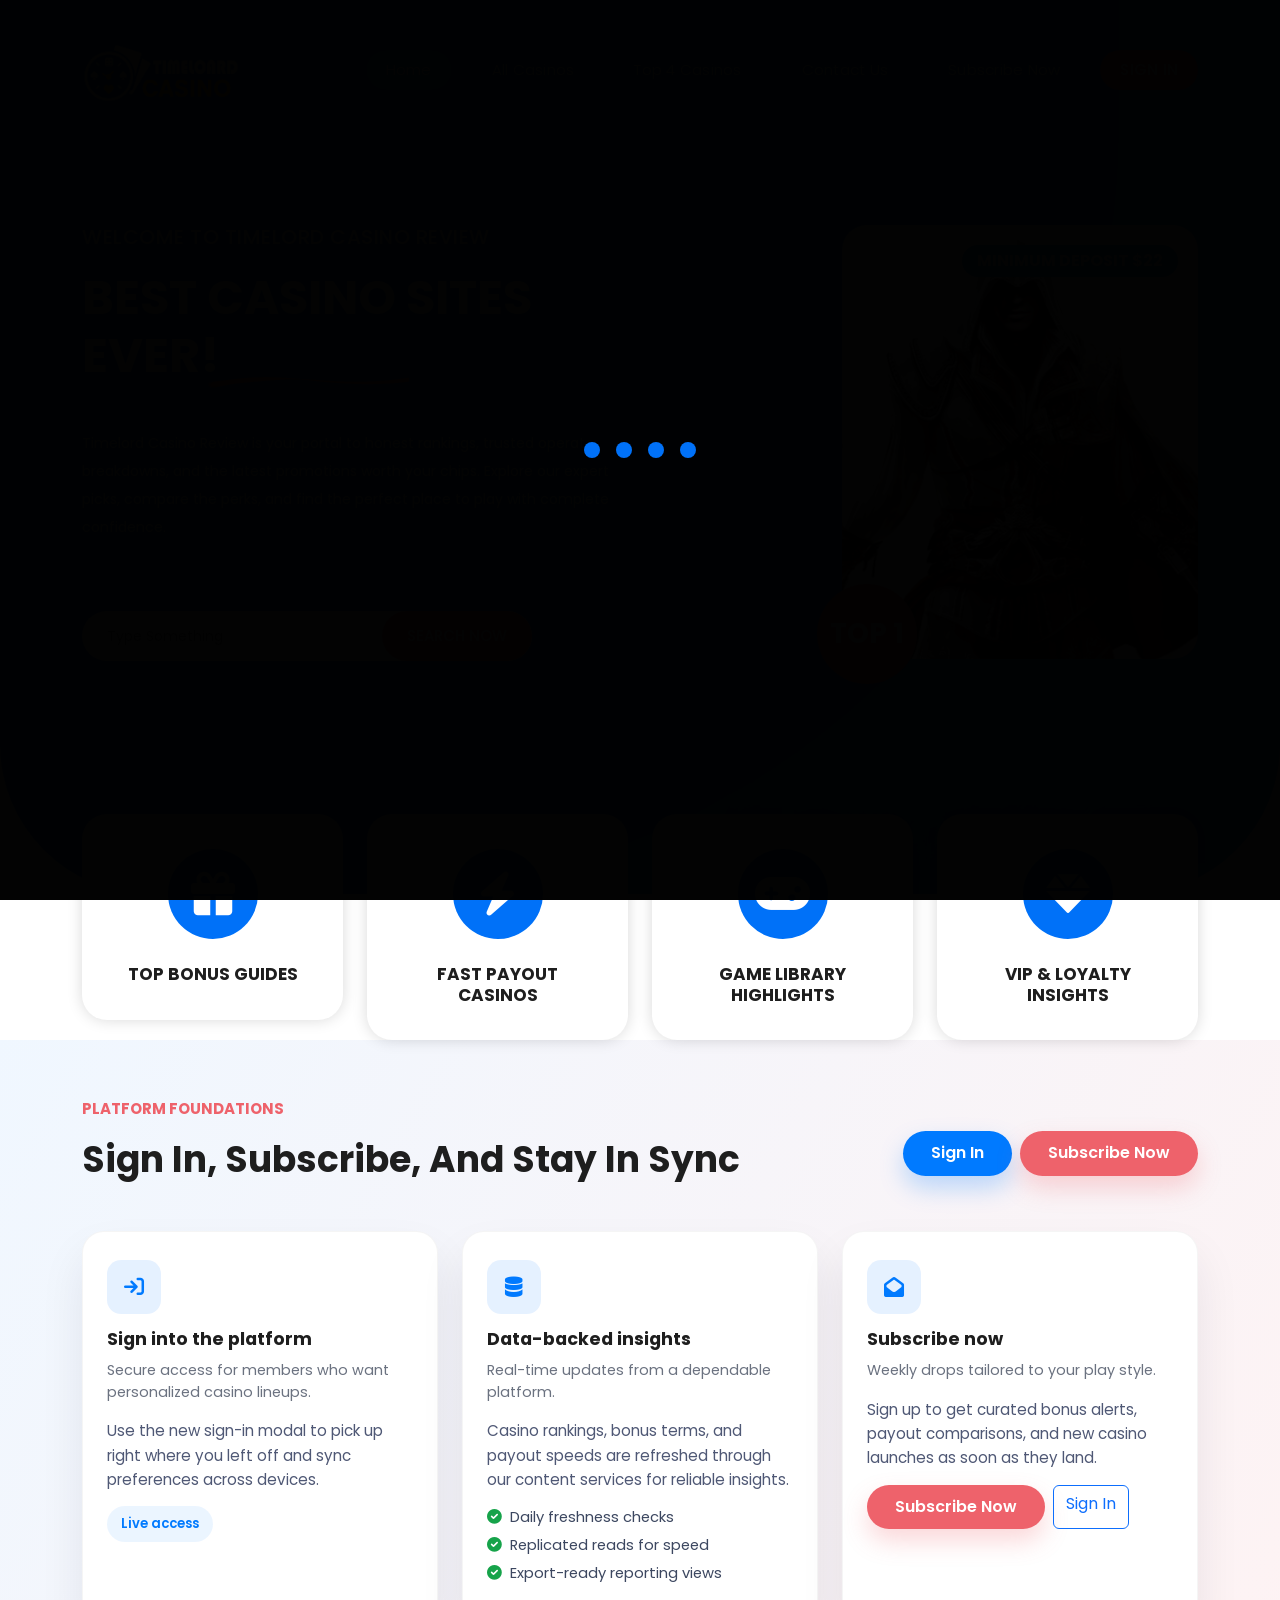
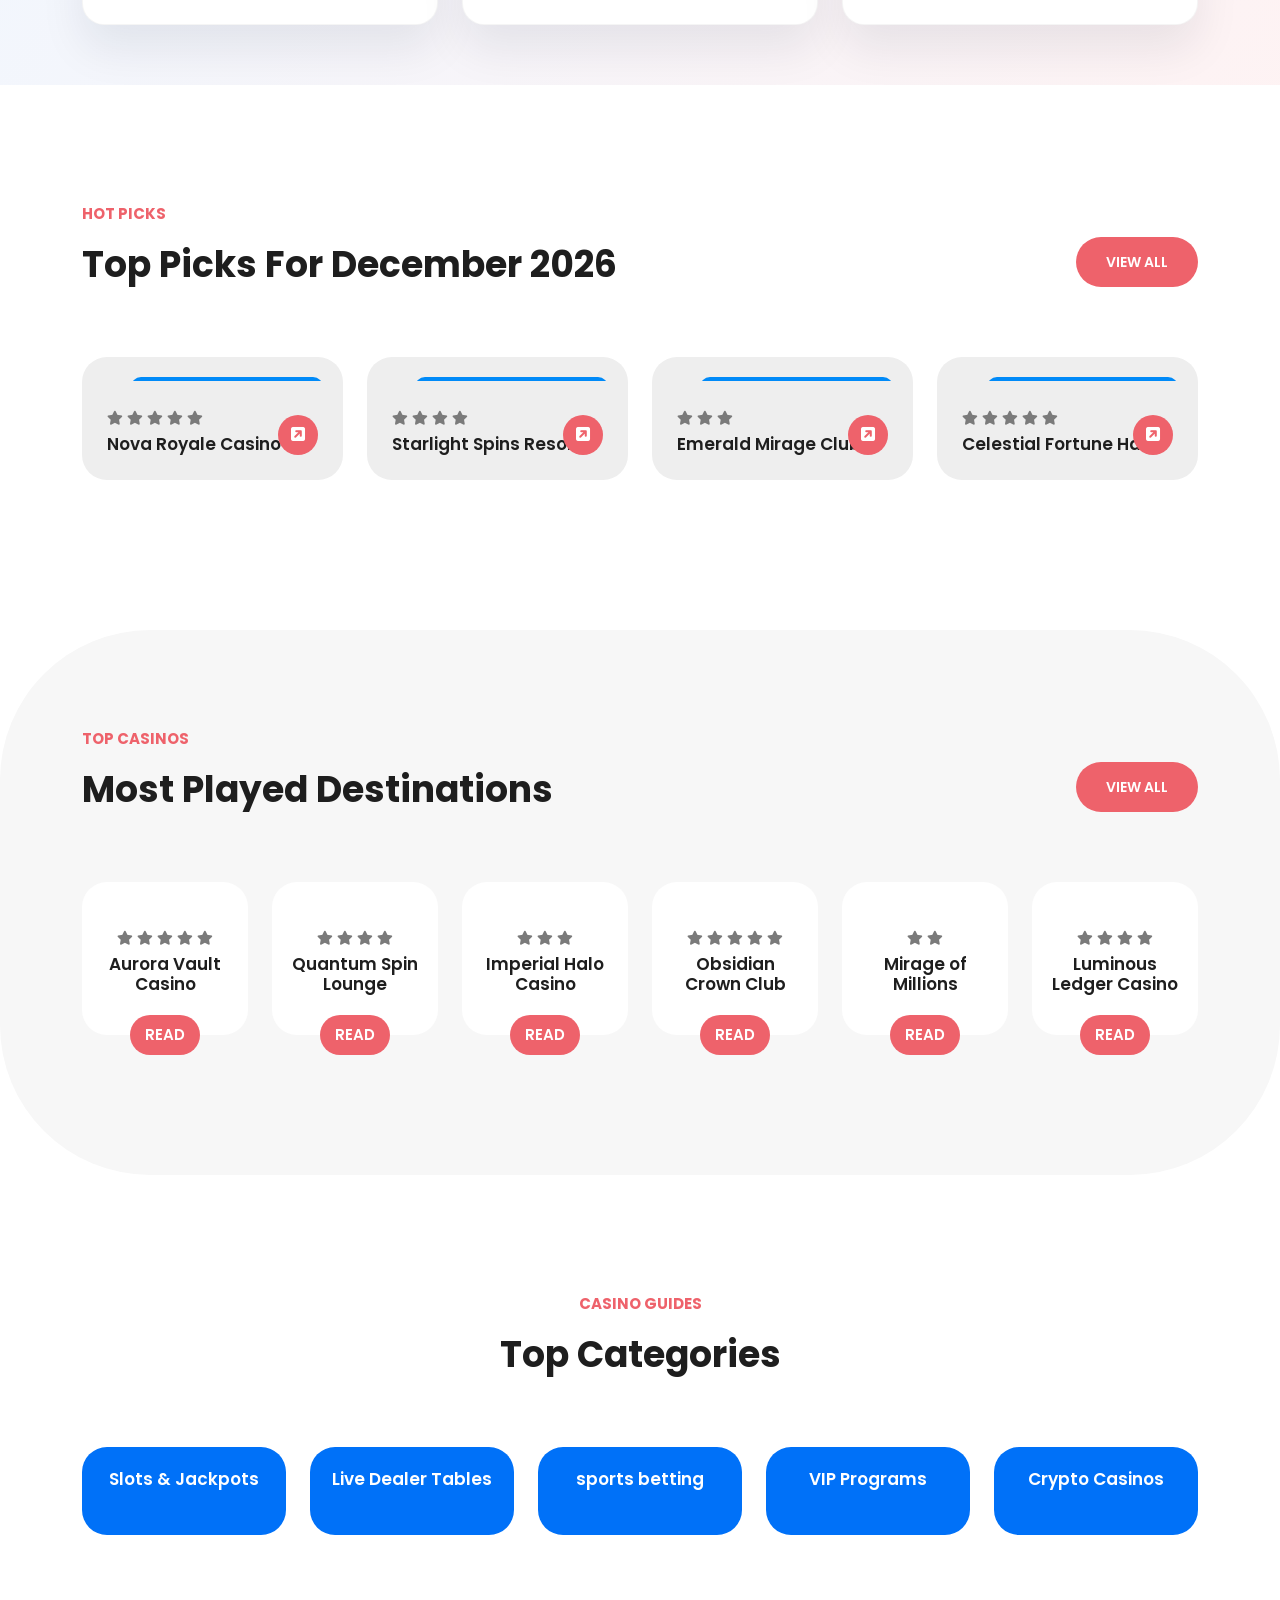
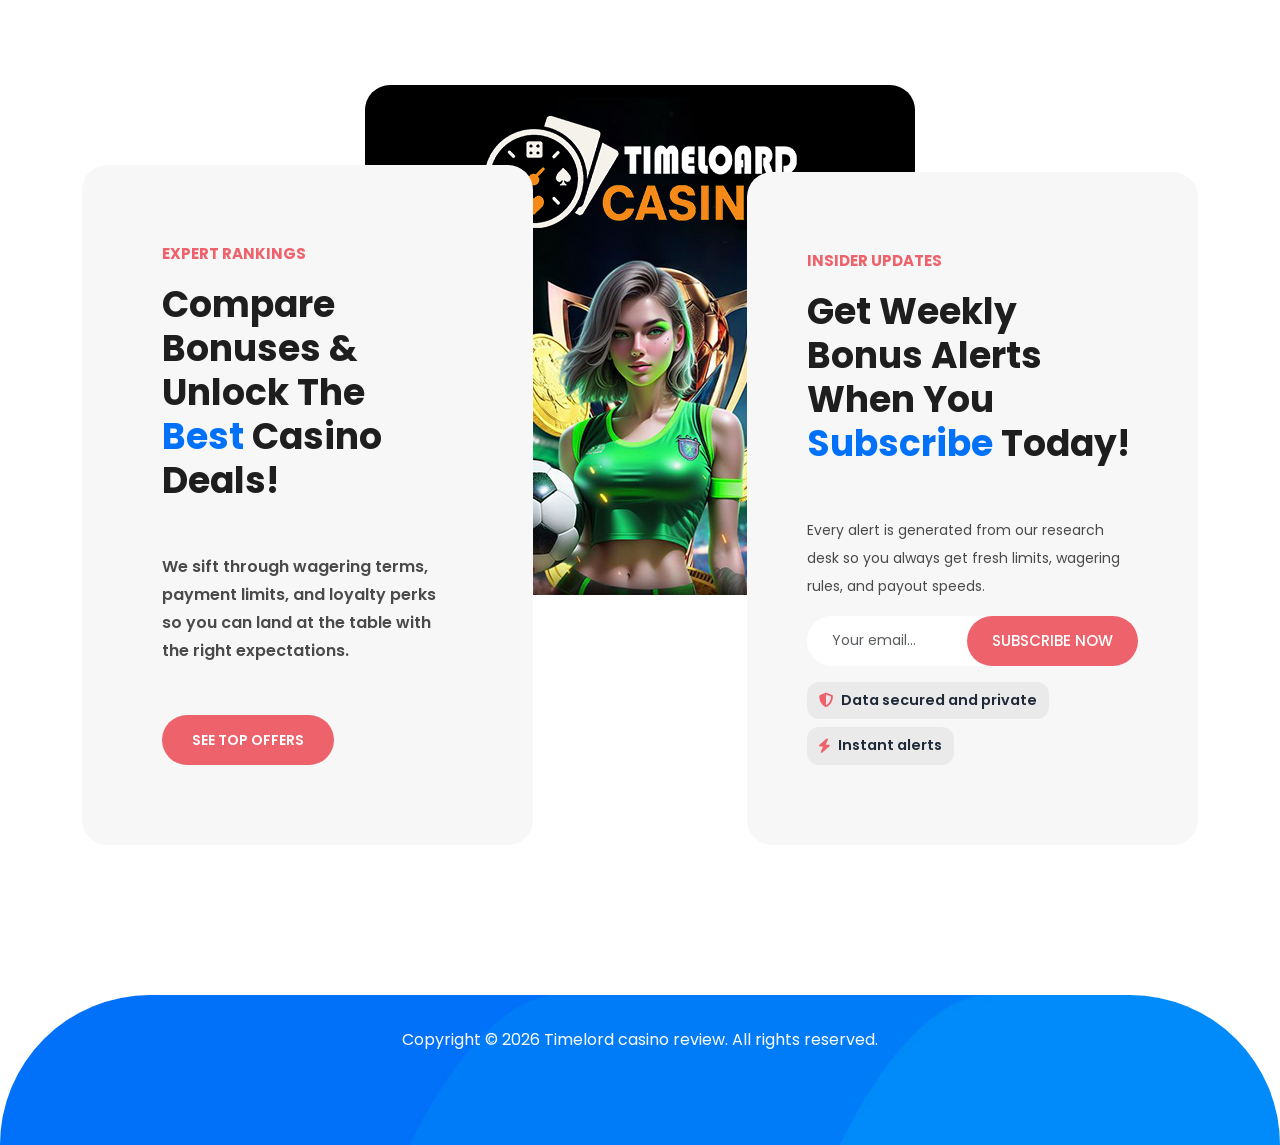
==== index.html @ dd4799a0 "Fix home search bar to filter casino cards live" ====
<!DOCTYPE html>
<html lang="en">

  <head>

    <meta charset="utf-8">
    <meta name="viewport" content="width=device-width, initial-scale=1, shrink-to-fit=no">
    <link href="https://fonts.googleapis.com/css2?family=Poppins:wght@100;200;300;400;500;600;700;800;900&display=swap" rel="stylesheet">

    <title>Lugx Gaming All Casinos HTML5 Template</title>

    <!-- Bootstrap core CSS -->
    <link href="vendor/bootstrap/css/bootstrap.min.css" rel="stylesheet">


    <!-- Additional CSS Files -->
    <link rel="stylesheet" href="assets/css/fontawesome.css">
    <link rel="stylesheet" href="assets/css/templatemo-lugx-gaming.css">
    <link rel="stylesheet" href="assets/css/owl.css">
    <link rel="stylesheet" href="assets/css/animate.css">
    <link rel="stylesheet"href="https://unpkg.com/swiper@7/swiper-bundle.min.css"/>
<!--

TemplateMo 589 lugx gaming

https://templatemo.com/tm-589-lugx-gaming

-->
  </head>

<body>

  <!-- ***** Preloader Start ***** -->
  <div id="js-preloader" class="js-preloader">
    <div class="preloader-inner">
      <span class="dot"></span>
      <div class="dots">
        <span></span>
        <span></span>
        <span></span>
      </div>
    </div>
  </div>
  <!-- ***** Preloader End ***** -->

  <!-- ***** Header Area Start ***** -->
  <header class="header-area header-sticky">
    <div class="container">
        <div class="row">
            <div class="col-12">
                <nav class="main-nav">
                    <!-- ***** Logo Start ***** -->
                    <a href="index.html" class="logo">
                        <img src="assets/images/logo.png" alt="" style="width: 158px;">
                    </a>
                    <!-- ***** Logo End ***** -->
                    <!-- ***** Menu Start ***** -->
                    <ul class="nav">
                      <li><a href="index.html" class="active">Home</a></li>
                      <li><a href="all-casinos.html">all casinos</a></li>
                      <li><a href="product-details.html">top 4 casinos</a></li>
                      <li><a href="contact.html">Contact Us</a></li>
                      <li><a href="#subscribe-now" data-open-subscribe>Subscribe Now</a></li>
                      <li><a href="#" data-bs-toggle="modal" data-bs-target="#signInModal">Sign In</a></li>
                  </ul>
                    <a class='menu-trigger'>
                        <span>Menu</span>
                    </a>
                    <!-- ***** Menu End ***** -->
                </nav>
            </div>
        </div>
    </div>
  </header>
  <!-- ***** Header Area End ***** -->

  <div class="main-banner">
    <div class="container">
      <div class="row">
        <div class="col-lg-6 align-self-center">
          <div class="caption header-text">
            <h6>Welcome to timelord casino review</h6>
            <h2>BEST CASINO SITES EVER!</h2>
            <p>Timelord Casino Review is your portal to honest rankings, trusted operator breakdowns, and the latest promotions worth your chips. Explore our expert picks, compare the perks, and find the perfect place to play with complete confidence.</p>
            <div class="search-input">
              <form id="search" action="#" data-casino-search-form>
                <input type="text" placeholder="Type Something" id='searchText' name="searchKeyword" data-casino-search />
                <button type="submit">Search Now</button>
              </form>
              <p class="small text-muted mt-2 mb-0" data-search-status aria-live="polite"></p>
            </div>
          </div>
        </div>
        <div class="col-lg-4 offset-lg-2">
          <div class="right-image">
            <img src="assets/images/banner-image.jpg" alt="">
            <span class="price">minimum deposit $22</span>
            <span class="offer">TOP 1</span>
          </div>
        </div>
      </div>
    </div>
  </div>

  <div class="features">
    <div class="container">
      <div class="row">
        <div class="col-lg-3 col-md-6">
          <a href="#">
            <div class="item">
              <div class="image">
                <i class="fa fa-gift" aria-hidden="true" style="font-size: 44px;"></i>
              </div>
              <h4>Top Bonus Guides</h4>
            </div>
          </a>
        </div>
        <div class="col-lg-3 col-md-6">
          <a href="#">
            <div class="item">
              <div class="image">
                <i class="fa fa-bolt" aria-hidden="true" style="font-size: 44px;"></i>
              </div>
              <h4>Fast Payout Casinos</h4>
            </div>
          </a>
        </div>
        <div class="col-lg-3 col-md-6">
          <a href="#">
            <div class="item">
              <div class="image">
                <i class="fa fa-gamepad" aria-hidden="true" style="font-size: 44px;"></i>
              </div>
              <h4>Game Library Highlights</h4>
            </div>
          </a>
        </div>
        <div class="col-lg-3 col-md-6">
          <a href="#">
            <div class="item">
              <div class="image">
                <i class="fa fa-gem" aria-hidden="true" style="font-size: 44px;"></i>
              </div>
              <h4>VIP & Loyalty Insights</h4>
            </div>
          </a>
        </div>
      </div>
    </div>
  </div>

  <div class="platform-showcase" id="platform-access">
    <div class="container">
      <div class="row align-items-center mb-4">
        <div class="col-lg-8">
          <div class="section-heading">
            <h6>Platform Foundations</h6>
            <h2>Sign in, subscribe, and stay in sync</h2>
          </div>
        </div>
        <div class="col-lg-4 text-lg-end">
          <div class="d-flex justify-content-lg-end gap-2 flex-wrap">
            <a class="btn btn-brand" data-bs-toggle="modal" data-bs-target="#signInModal" href="#">Sign In</a>
            <a class="btn btn-accent" href="#subscribe-now" data-open-subscribe>Subscribe Now</a>
          </div>
        </div>
      </div>
      <div class="row g-4">
        <div class="col-lg-4 col-md-6">
          <div class="platform-card h-100">
            <div class="icon">
              <i class="fa fa-sign-in" aria-hidden="true"></i>
            </div>
            <h4>Sign into the platform</h4>
            <span class="tagline">Secure access for members who want personalized casino lineups.</span>
            <p>Use the new sign-in modal to pick up right where you left off and sync preferences across devices.</p>
            <span class="badge-soft">Live access</span>
          </div>
        </div>
        <div class="col-lg-4 col-md-6">
          <div class="platform-card h-100">
            <div class="icon">
              <i class="fa fa-database" aria-hidden="true"></i>
            </div>
            <h4>Data-backed insights</h4>
            <span class="tagline">Real-time updates from a dependable platform.</span>
            <p>Casino rankings, bonus terms, and payout speeds are refreshed through our content services for reliable insights.</p>
            <ul class="platform-meta">
              <li><i class="fa fa-check-circle" aria-hidden="true"></i><span>Daily freshness checks</span></li>
              <li><i class="fa fa-check-circle" aria-hidden="true"></i><span>Replicated reads for speed</span></li>
              <li><i class="fa fa-check-circle" aria-hidden="true"></i><span>Export-ready reporting views</span></li>
            </ul>
          </div>
        </div>
        <div class="col-lg-4 col-md-6">
          <div class="platform-card h-100">
            <div class="icon">
              <i class="fa fa-envelope-open" aria-hidden="true"></i>
            </div>
            <h4>Subscribe now</h4>
            <span class="tagline">Weekly drops tailored to your play style.</span>
            <p>Sign up to get curated bonus alerts, payout comparisons, and new casino launches as soon as they land.</p>
            <div class="d-flex flex-wrap gap-2">
              <a class="btn btn-accent" href="#subscribe-now" data-open-subscribe>Subscribe Now</a>
              <a class="btn btn-outline-primary" href="#" data-bs-toggle="modal" data-bs-target="#signInModal">Sign In</a>
            </div>
          </div>
        </div>
      </div>
    </div>
  </div>

  <div class="section trending">
    <div class="container">
      <div class="row">
        <div class="col-lg-6">
          <div class="section-heading">
            <h6>Hot Picks</h6>
            <h2 data-top-picks-heading>Top Picks</h2>
          </div>
        </div>
        <div class="col-lg-6">
          <div class="main-button">
            <a href="all-casinos.html">View All</a>
          </div>
        </div>
        <div class="col-lg-3 col-md-6">
          <div class="item">
            <div class="thumb">
              <a href="product-details.html"><img src="assets/images/trending-01.jpg" alt=""></a>
              <span class="price">minimum deposit $20</span>
            </div>
            <div class="down-content">
              <span class="category" aria-label="Rating: 5 out of 5 stars">
                <i class="fa fa-star" aria-hidden="true"></i>
                <i class="fa fa-star" aria-hidden="true"></i>
                <i class="fa fa-star" aria-hidden="true"></i>
                <i class="fa fa-star" aria-hidden="true"></i>
                <i class="fa fa-star" aria-hidden="true"></i>
              </span>
              <h4>Nova Royale Casino</h4>
              <a href="product-details.html"><i class="fa fa-external-link-square"></i></a>
            </div>
          </div>
        </div>
        <div class="col-lg-3 col-md-6">
          <div class="item">
            <div class="thumb">
              <a href="product-details.html"><img src="assets/images/trending-02.jpg" alt=""></a>
              <span class="price">minimum deposit $44</span>
            </div>
            <div class="down-content">
              <span class="category" aria-label="Rating: 4 out of 5 stars">
                <i class="fa fa-star" aria-hidden="true"></i>
                <i class="fa fa-star" aria-hidden="true"></i>
                <i class="fa fa-star" aria-hidden="true"></i>
                <i class="fa fa-star" aria-hidden="true"></i>
              </span>
              <h4>Starlight Spins Resort</h4>
              <a href="product-details.html"><i class="fa fa-external-link-square"></i></a>
            </div>
          </div>
        </div>
        <div class="col-lg-3 col-md-6">
          <div class="item">
            <div class="thumb">
              <a href="product-details.html"><img src="assets/images/trending-03.jpg" alt=""></a>
              <span class="price">minimum deposit $44</span>
            </div>
            <div class="down-content">
              <span class="category" aria-label="Rating: 3 out of 5 stars">
                <i class="fa fa-star" aria-hidden="true"></i>
                <i class="fa fa-star" aria-hidden="true"></i>
                <i class="fa fa-star" aria-hidden="true"></i>
              </span>
              <h4>Emerald Mirage Club</h4>
              <a href="product-details.html"><i class="fa fa-external-link-square"></i></a>
            </div>
          </div>
        </div>
        <div class="col-lg-3 col-md-6">
          <div class="item">
            <div class="thumb">
              <a href="product-details.html"><img src="assets/images/trending-04.jpg" alt=""></a>
              <span class="price">minimum deposit $32</span>
            </div>
            <div class="down-content">
              <span class="category" aria-label="Rating: 5 out of 5 stars">
                <i class="fa fa-star" aria-hidden="true"></i>
                <i class="fa fa-star" aria-hidden="true"></i>
                <i class="fa fa-star" aria-hidden="true"></i>
                <i class="fa fa-star" aria-hidden="true"></i>
                <i class="fa fa-star" aria-hidden="true"></i>
              </span>
              <h4>Celestial Fortune Hall</h4>
              <a href="product-details.html"><i class="fa fa-external-link-square"></i></a>
            </div>
          </div>
        </div>
      </div>
    </div>
  </div>

  <div class="section most-played">
    <div class="container">
      <div class="row">
        <div class="col-lg-6">
          <div class="section-heading">
            <h6>Top Casinos</h6>
            <h2>Most Played Destinations</h2>
          </div>
        </div>
        <div class="col-lg-6">
          <div class="main-button">
            <a href="all-casinos.html">View All</a>
          </div>
        </div>
        <div class="col-lg-2 col-md-6 col-sm-6">
          <div class="item">
            <div class="thumb">
              <a href="product-details.html"><img src="assets/images/top-game-01.jpg" alt=""></a>
            </div>
            <div class="down-content">
                <span class="category" aria-label="Rating: 5 out of 5 stars">
                  <i class="fa fa-star" aria-hidden="true"></i>
                  <i class="fa fa-star" aria-hidden="true"></i>
                  <i class="fa fa-star" aria-hidden="true"></i>
                  <i class="fa fa-star" aria-hidden="true"></i>
                  <i class="fa fa-star" aria-hidden="true"></i>
                </span>
                <h4>Aurora Vault Casino</h4>
                <a href="product-details.html">Read</a>
            </div>
          </div>
        </div>
        <div class="col-lg-2 col-md-6 col-sm-6">
          <div class="item">
            <div class="thumb">
              <a href="product-details.html"><img src="assets/images/top-game-02.jpg" alt=""></a>
            </div>
            <div class="down-content">
                <span class="category" aria-label="Rating: 4 out of 5 stars">
                  <i class="fa fa-star" aria-hidden="true"></i>
                  <i class="fa fa-star" aria-hidden="true"></i>
                  <i class="fa fa-star" aria-hidden="true"></i>
                  <i class="fa fa-star" aria-hidden="true"></i>
                </span>
                <h4>Quantum Spin Lounge</h4>
                <a href="product-details.html">Read</a>
            </div>
          </div>
        </div>
        <div class="col-lg-2 col-md-6 col-sm-6">
          <div class="item">
            <div class="thumb">
              <a href="product-details.html"><img src="assets/images/top-game-03.jpg" alt=""></a>
            </div>
            <div class="down-content">
                <span class="category" aria-label="Rating: 3 out of 5 stars">
                  <i class="fa fa-star" aria-hidden="true"></i>
                  <i class="fa fa-star" aria-hidden="true"></i>
                  <i class="fa fa-star" aria-hidden="true"></i>
                </span>
                <h4>Imperial Halo Casino</h4>
                <a href="product-details.html">Read</a>
            </div>
          </div>
        </div>
        <div class="col-lg-2 col-md-6 col-sm-6">
          <div class="item">
            <div class="thumb">
              <a href="product-details.html"><img src="assets/images/top-game-04.jpg" alt=""></a>
            </div>
            <div class="down-content">
                <span class="category" aria-label="Rating: 5 out of 5 stars">
                  <i class="fa fa-star" aria-hidden="true"></i>
                  <i class="fa fa-star" aria-hidden="true"></i>
                  <i class="fa fa-star" aria-hidden="true"></i>
                  <i class="fa fa-star" aria-hidden="true"></i>
                  <i class="fa fa-star" aria-hidden="true"></i>
                </span>
                <h4>Obsidian Crown Club</h4>
                <a href="product-details.html">Read</a>
            </div>
          </div>
        </div>
        <div class="col-lg-2 col-md-6 col-sm-6">
          <div class="item">
            <div class="thumb">
              <a href="product-details.html"><img src="assets/images/top-game-05.jpg" alt=""></a>
            </div>
            <div class="down-content">
                <span class="category" aria-label="Rating: 2 out of 5 stars">
                  <i class="fa fa-star" aria-hidden="true"></i>
                  <i class="fa fa-star" aria-hidden="true"></i>
                </span>
                <h4>Mirage of Millions</h4>
                <a href="product-details.html">Read</a>
            </div>
          </div>
        </div>
        <div class="col-lg-2 col-md-6 col-sm-6">
          <div class="item">
            <div class="thumb">
              <a href="product-details.html"><img src="assets/images/top-game-06.jpg" alt=""></a>
            </div>
            <div class="down-content">
                <span class="category" aria-label="Rating: 4 out of 5 stars">
                  <i class="fa fa-star" aria-hidden="true"></i>
                  <i class="fa fa-star" aria-hidden="true"></i>
                  <i class="fa fa-star" aria-hidden="true"></i>
                  <i class="fa fa-star" aria-hidden="true"></i>
                </span>
                <h4>Luminous Ledger Casino</h4>
                <a href="product-details.html">Read</a>
            </div>
          </div>
        </div>
      </div>
    </div>
  </div>

  <div class="section categories">
    <div class="container">
      <div class="row">
        <div class="col-lg-12 text-center">
          <div class="section-heading">
            <h6>Casino Guides</h6>
            <h2>Top Categories</h2>
          </div>
        </div>
        <div class="col-lg col-sm-6 col-xs-12">
          <div class="item">
            <h4>Slots & Jackpots</h4>
            <div class="thumb">
              <a href="product-details.html"><img src="assets/images/categories-01.jpg" alt=""></a>
            </div>
          </div>
        </div>
        <div class="col-lg col-sm-6 col-xs-12">
          <div class="item">
            <h4>Live Dealer Tables</h4>
            <div class="thumb">
              <a href="product-details.html"><img src="assets/images/categories-05.jpg" alt=""></a>
            </div>
          </div>
        </div>
        <div class="col-lg col-sm-6 col-xs-12">
          <div class="item">
            <h4>sports betting</h4>
            <div class="thumb">
              <a href="product-details.html"><img src="assets/images/categories-03.jpg" alt=""></a>
            </div>
          </div>
        </div>
        <div class="col-lg col-sm-6 col-xs-12">
          <div class="item">
            <h4>VIP Programs</h4>
            <div class="thumb">
              <a href="product-details.html"><img src="assets/images/categories-04.jpg" alt=""></a>
            </div>
          </div>
        </div>
        <div class="col-lg col-sm-6 col-xs-12">
          <div class="item">
            <h4>Crypto Casinos</h4>
            <div class="thumb">
              <a href="product-details.html"><img src="assets/images/categories-05.jpg" alt=""></a>
            </div>
          </div>
        </div>
      </div>
    </div>
  </div>
  
  <div class="section cta" id="subscribe-now">
    <div class="container">
      <div class="row">
        <div class="col-lg-5">
          <div class="shop">
            <div class="row">
              <div class="col-lg-12">
                <div class="section-heading">
                  <h6>Expert Rankings</h6>
                  <h2>Compare Bonuses & Unlock the <em>Best</em> Casino Deals!</h2>
                </div>
                <p>We sift through wagering terms, payment limits, and loyalty perks so you can land at the table with the right expectations.</p>
                <div class="main-button">
                  <a href="all-casinos.html">See Top Offers</a>
                </div>
              </div>
            </div>
          </div>
        </div>
        <div class="col-lg-5 offset-lg-2 align-self-end">
          <div class="subscribe">
            <div class="row">
              <div class="col-lg-12">
                <div class="section-heading">
                  <h6>INSIDER UPDATES</h6>
                  <h2>Get Weekly Bonus Alerts When You <em>Subscribe</em> Today!</h2>
                </div>
                <p class="mb-3">Every alert is generated from our research desk so you always get fresh limits, wagering rules, and payout speeds.</p>
                <div class="search-input">
                  <form id="subscribe" data-subscribe-form action="#">
                    <input type="email" class="form-control" id="exampleInputEmail1" aria-describedby="emailHelp" placeholder="Your email..." required>
                    <button type="submit">Subscribe Now</button>
                  </form>
                  <p class="small text-muted mt-2 mb-0" data-subscribe-status aria-live="polite"></p>
                </div>
                <div class="mt-3 d-flex flex-wrap gap-2">
                  <span class="badge-soft"><i class="fa fa-shield" aria-hidden="true"></i>Data secured and private</span>
                  <span class="badge-soft"><i class="fa fa-bolt" aria-hidden="true"></i>Instant alerts</span>
                </div>
              </div>
            </div>
          </div>
        </div>
      </div>
    </div>
  </div>

  <footer>
    <div class="container">
      <div class="col-lg-12">
        <p id="footer-copyright">Copyright © <span data-current-year></span> Timelord casino review. All rights reserved.</p>
      </div>
    </div>
  </footer>

  <!-- Sign In Modal -->
  <div class="modal fade brand-modal" id="signInModal" tabindex="-1" aria-labelledby="signInModalLabel" aria-hidden="true">
    <div class="modal-dialog modal-dialog-centered modal-md">
      <div class="modal-content">
        <div class="modal-header">
          <div>
            <h5 class="modal-title" id="signInModalLabel">Welcome Back</h5>
            <p class="mb-0 small">Sign in to access exclusive casino insights.</p>
          </div>
          <button type="button" class="btn-close" data-bs-dismiss="modal" aria-label="Close"></button>
        </div>
        <div class="modal-body">
          <form id="signInForm">
            <div class="mb-3">
              <label for="signInEmail" class="form-label">Email address</label>
              <input type="email" class="form-control" id="signInEmail" placeholder="name@example.com" required>
            </div>
            <div class="mb-4">
              <label for="signInPassword" class="form-label">Password</label>
              <input type="password" class="form-control" id="signInPassword" placeholder="Enter your password" required>
            </div>
            <div class="d-flex flex-column flex-sm-row gap-3">
              <button type="submit" class="btn btn-brand flex-fill">Sign In</button>
              <button type="button" class="btn btn-accent flex-fill" data-bs-target="#contactAdminModal" data-bs-toggle="modal" data-bs-dismiss="modal">Sign Up</button>
            </div>
            <p class="mt-3 mb-0 small text-muted" aria-live="polite" data-signin-status>Sign in to sync your casino shortlists.</p>
          </form>
        </div>
      </div>
    </div>
  </div>

  <!-- Contact Admin Modal -->
  <div class="modal fade brand-modal" id="contactAdminModal" tabindex="-1" aria-labelledby="contactAdminModalLabel" aria-hidden="true">
    <div class="modal-dialog modal-dialog-centered modal-sm">
      <div class="modal-content">
        <div class="modal-header">
          <div>
            <h5 class="modal-title" id="contactAdminModalLabel">Need an Account?</h5>
            <p class="mb-0 small">We can help you get started.</p>
          </div>
          <button type="button" class="btn-close" data-bs-dismiss="modal" aria-label="Close"></button>
        </div>
        <div class="modal-body text-center">
          <p class="mb-3">Please contact our admin team to get access to the platform.</p>
          <a href="mailto:admin@timelordcasino.com" class="btn btn-accent w-100">Contact Admin</a>
        </div>
      </div>
    </div>
  </div>

  <!-- Subscribe Success Modal -->
  <div class="modal fade brand-modal" id="subscribeSuccessModal" tabindex="-1" aria-labelledby="subscribeSuccessLabel" aria-hidden="true">
    <div class="modal-dialog modal-dialog-centered modal-sm">
      <div class="modal-content">
        <div class="modal-header">
          <div>
            <h5 class="modal-title" id="subscribeSuccessLabel">Subscription Confirmed</h5>
            <p class="mb-0 small">You're on the list!</p>
          </div>
          <button type="button" class="btn-close" data-bs-dismiss="modal" aria-label="Close"></button>
        </div>
        <div class="modal-body text-center">
          <div class="subscribe-success-icon">
            <i class="fa fa-check-circle"></i>
          </div>
          <p class="subscribe-success-text">Thank you for subscribing. Expect the latest casino bonuses in your inbox.</p>
        </div>
        <div class="modal-footer d-flex justify-content-center">
          <button type="button" class="btn btn-brand" data-bs-dismiss="modal">Great!</button>
        </div>
      </div>
    </div>
  </div>

  <!-- Scripts -->
  <!-- Bootstrap core JavaScript -->
  <script src="vendor/jquery/jquery.min.js"></script>
  <script src="vendor/bootstrap/js/bootstrap.min.js"></script>
  <script src="assets/js/isotope.min.js"></script>
  <script src="assets/js/owl-carousel.js"></script>
  <script src="assets/js/counter.js"></script>
  <script src="assets/js/custom.js"></script>
  <script src="assets/js/platform.js"></script>

  </body>
</html>
---- assets/css/templatemo-lugx-gaming.css ----
/*

TemplateMo 589 lugx gaming

https://templatemo.com/tm-589-lugx-gaming

*/

/* ---------------------------------------------
Table of contents
------------------------------------------------
01. font & reset css
02. reset
03. global styles
04. header
05. banner
06. features
07. testimonials
08. contact
09. footer

--------------------------------------------- */
/* 
---------------------------------------------
font & reset css
--------------------------------------------- 
*/
@import url("https://fonts.googleapis.com/css2?family=Poppins:wght@100;200;300;400;500;600;700;800;900");
/* 
---------------------------------------------
reset
--------------------------------------------- 
*/
html, body, div, span, applet, object, iframe, h1, h2, h3, h4, h5, h6, p, blockquote, div
pre, a, abbr, acronym, address, big, cite, code, del, dfn, em, font, img, ins, kbd, q,
s, samp, small, strike, strong, sub, sup, tt, var, b, u, i, center, dl, dt, dd, ol, ul, li,
figure, header, nav, section, article, aside, footer, figcaption {
  margin: 0;
  padding: 0;
  border: 0;
  outline: 0;
}

.clearfix:after {
  content: ".";
  display: block;
  clear: both;
  visibility: hidden;
  line-height: 0;
  height: 0;
}

.clearfix {
  display: inline-block;
}

html[xmlns] .clearfix {
  display: block;
}

* html .clearfix {
  height: 1%;
}

ul, li {
  padding: 0;
  margin: 0;
  list-style: none;
}

header, nav, section, article, aside, footer, hgroup {
  display: block;
}

* {
  box-sizing: border-box;
}

html, body {
  font-family: 'Poppins', sans-serif;
  -ms-text-size-adjust: 100%;
  -webkit-font-smoothing: antialiased;
  -moz-osx-font-smoothing: grayscale;
}

a {
  text-decoration: none !important;
}

h1, h2, h3, h4, h5, h6 {
  color: #1e1e1e;
  margin-top: 0px;
  margin-bottom: 0px;
  font-weight: 700;
}

ul {
  margin-bottom: 0px;
}

p {
  font-size: 14px;
  line-height: 28px;
  color: #4a4a4a;
}

img {
  width: 100%;
  overflow: hidden;
}

/* 
---------------------------------------------
Global Styles
--------------------------------------------- 
*/
html,
body {
  font-family: 'Poppins', sans-serif;
}

::selection {
  background: #0071f8;
  color: #fff;
}

::-moz-selection {
  background: #0071f8;
  color: #fff;
}

.section {
  margin-top: 120px;
}

.section-heading {
  margin-bottom: 70px;
}

.section-heading h2 {
  font-size: 36px;
  font-weight: 700;
  text-transform: capitalize;
  margin-top: 20px;
  line-height: 44px;
}

.section-heading h2 em {
  font-style: normal;
  color: #0071f8;
}

.section-heading h6 {
  color: #ee626b;
  font-size: 15px;
  text-transform: uppercase;
  font-weight: 700;
}

.main-button a {
  display: inline-block;
  background-color: #ee626b;
  text-transform: uppercase;
  color: #fff;
  font-size: 14px;
  font-weight: 600;
  height: 50px;
  line-height: 50px;
  padding: 0px 30px;
  border-radius: 25px;
  transition: all .3s;
}

.main-button a:hover {
  background-color: #0071f8;
  color: #fff;
}

/* 
---------------------------------------------
Pre-loader Style
--------------------------------------------- 
*/

.js-preloader {
  position: fixed;
  top: 0;
  left: 0;
  right: 0;
  bottom: 0;
  background-color: rgba(0,0,0,0.99);
  display: -webkit-box;
  display: flex;
  -webkit-box-align: center;
  align-items: center;
  -webkit-box-pack: center;
  justify-content: center;
  opacity: 1;
  visibility: visible;
  z-index: 9999;
  -webkit-transition: opacity 0.25s ease;
  transition: opacity 0.25s ease;
}

.js-preloader.loaded {
  opacity: 0;
  visibility: hidden;
  pointer-events: none;
}

@-webkit-keyframes dot {
  50% {
      -webkit-transform: translateX(96px);
      transform: translateX(96px);
  }
}

@keyframes dot {
  50% {
      -webkit-transform: translateX(96px);
      transform: translateX(96px);
  }
}

@-webkit-keyframes dots {
  50% {
      -webkit-transform: translateX(-31px);
      transform: translateX(-31px);
  }
}

@keyframes dots {
  50% {
      -webkit-transform: translateX(-31px);
      transform: translateX(-31px);
  }
}

.preloader-inner {
  position: relative;
  width: 142px;
  height: 40px;
  background: transparent;
}

.preloader-inner .dot {
  position: absolute;
  width: 16px;
  height: 16px;
  top: 12px;
  left: 15px;
  background: #0071f8;
  border-radius: 50%;
  -webkit-transform: translateX(0);
  transform: translateX(0);
  -webkit-animation: dot 2.8s infinite;
  animation: dot 2.8s infinite;
}

.preloader-inner .dots {
  -webkit-transform: translateX(0);
  transform: translateX(0);
  margin-top: 12px;
  margin-left: 31px;
  -webkit-animation: dots 2.8s infinite;
  animation: dots 2.8s infinite;
}

.preloader-inner .dots span {
  display: block;
  float: left;
  width: 16px;
  height: 16px;
  margin-left: 16px;
  background: #0071f8;
  border-radius: 50%;
}



/* 
---------------------------------------------
Header Style
--------------------------------------------- 
*/

.background-header {
  background-color: #0071f8 !important;
  border-radius: 0px 0px 25px 25px;
  height: 80px!important;
  position: fixed!important;
  top: 0!important;
  left: 0;
  right: 0;
  box-shadow: 0px 0px 10px rgba(0,0,0,0.15)!important;
  -webkit-transition: all .5s ease 0s;
  -moz-transition: all .5s ease 0s;
  -o-transition: all .5s ease 0s;
  transition: all .5s ease 0s;
}

.background-header .logo img {
  max-width: 110px;
}

.header-area {
  position: absolute;
  background-color: transparent;
  top: 40px;
  left: 0;
  right: 0;
  z-index: 100;
  -webkit-transition: all .5s ease 0s;
  -moz-transition: all .5s ease 0s;
  -o-transition: all .5s ease 0s;
  transition: all .5s ease 0s;
}

.header-area .main-nav {
  background: transparent;
  display: flex;
}

.header-area .main-nav .logo {
  -webkit-transition: all 0.3s ease 0s;
  -moz-transition: all 0.3s ease 0s;
  -o-transition: all 0.3s ease 0s;
  transition: all 0.3s ease 0s;
  display: inline-block;
}

.header-area .main-nav .logo h1 {
  font-size: 36px;
  text-transform: uppercase;
  color: #fff;
  font-weight: 600;
  margin-right: 30px;
  padding-right: 30px;
  border-right: 1px solid rgba(250, 250, 250, 0.3);
}

.background-header .main-nav .logo{
  margin-top: 18px;
}

.header-area .main-nav ul.nav {
  border-radius: 0px 0px 25px 25px;
  flex-basis: 100%;
  margin-top: 10px;
  justify-content: right;
  -webkit-transition: all 0.3s ease 0s;
  -moz-transition: all 0.3s ease 0s;
  -o-transition: all 0.3s ease 0s;
  transition: all 0.3s ease 0s;
  position: relative;
  z-index: 999;
}

.header-area .main-nav .nav li:last-child {
  padding-right: 0px;
}

.header-area .main-nav .nav li {
  padding-left: 10px;
  padding-right: 10px;
  height: 40px;
  line-height: 40px;
}

.header-area .main-nav .nav li a {
  display: block;
  padding-left: 20px;
  padding-right: 20px;
  border-radius: 20px;
  font-weight: 300;
  font-size: 15px;
  height: 40px;
  line-height: 40px;
  text-transform: capitalize;
  color: #fff;
  -webkit-transition: all 0.4s ease 0s;
  -moz-transition: all 0.4s ease 0s;
  -o-transition: all 0.4s ease 0s;
  transition: all 0.4s ease 0s;
  border: transparent;
  letter-spacing: .25px;
}

.header-area .main-nav .nav li:last-child a {
  background-color: #ee626b;
  text-transform: uppercase;
  font-weight: 500;
}

.header-area .main-nav .nav li:last-child:hover a {
  background-color: #ee626b;
}

.header-area .main-nav .nav li:hover a {
  background-color: rgba(255, 255, 255, 0.10);
}

.header-area .main-nav .nav li a.active {
  color: #fff;
  background-color: rgba(255, 255, 255, 0.10);
}

.background-header .main-nav .nav li a.active {
  color: #fff;
  background-color: rgba(255, 255, 255, 0.10);
}

.header-area .main-nav .menu-trigger {
  cursor: pointer;
  position: absolute;
  top: 33px;
  width: 32px;
  height: 40px;
  text-indent: -9999em;
  z-index: 99;
  right: 20px;
  display: none;
}

.background-header .main-nav .menu-trigger {
  top: 22px;
}

.background-header .main-nav ul.nav {
  margin-top: 20px;
}

.header-area .main-nav .menu-trigger span,
.header-area .main-nav .menu-trigger span:before,
.header-area .main-nav .menu-trigger span:after {
  -moz-transition: all 0.4s;
  -o-transition: all 0.4s;
  -webkit-transition: all 0.4s;
  transition: all 0.4s;
  background-color: #fff;
  display: block;
  position: absolute;
  width: 30px;
  height: 2px;
  left: 0;
}

.header-area .main-nav .menu-trigger span:before,
.header-area .main-nav .menu-trigger span:after {
  -moz-transition: all 0.4s;
  -o-transition: all 0.4s;
  -webkit-transition: all 0.4s;
  transition: all 0.4s;
  background-color: #fff;
  display: block;
  position: absolute;
  width: 30px;
  height: 2px;
  left: 0;
  width: 75%;
}

.header-area .main-nav .menu-trigger span:before,
.header-area .main-nav .menu-trigger span:after {
  content: "";
}

.header-area .main-nav .menu-trigger span {
  top: 16px;
}

.header-area .main-nav .menu-trigger span:before {
  -moz-transform-origin: 33% 100%;
  -ms-transform-origin: 33% 100%;
  -webkit-transform-origin: 33% 100%;
  transform-origin: 33% 100%;
  top: -10px;
  z-index: 10;
}

.header-area .main-nav .menu-trigger span:after {
  -moz-transform-origin: 33% 0;
  -ms-transform-origin: 33% 0;
  -webkit-transform-origin: 33% 0;
  transform-origin: 33% 0;
  top: 10px;
}

.header-area .main-nav .menu-trigger.active span,
.header-area .main-nav .menu-trigger.active span:before,
.header-area .main-nav .menu-trigger.active span:after {
  background-color: transparent;
  width: 100%;
}

.header-area .main-nav .menu-trigger.active span:before {
  -moz-transform: translateY(6px) translateX(1px) rotate(45deg);
  -ms-transform: translateY(6px) translateX(1px) rotate(45deg);
  -webkit-transform: translateY(6px) translateX(1px) rotate(45deg);
  transform: translateY(6px) translateX(1px) rotate(45deg);
  background-color: #fff;
}

.background-header .main-nav .menu-trigger.active span:before {
  background-color: #fff;
}

.header-area .main-nav .menu-trigger.active span:after {
  -moz-transform: translateY(-6px) translateX(1px) rotate(-45deg);
  -ms-transform: translateY(-6px) translateX(1px) rotate(-45deg);
  -webkit-transform: translateY(-6px) translateX(1px) rotate(-45deg);
  transform: translateY(-6px) translateX(1px) rotate(-45deg);
  background-color: #fff;
}

.background-header .main-nav .menu-trigger.active span:after {
  background-color: #fff;
}

.header-area.header-sticky .nav li a.active {
  color: #fff;
}

.visible{
  display:inline !important;
}

@media (max-width: 1200px) {
  .header-area .main-nav .nav li {
    padding-left: 5px;
    padding-right: 5px;
  }

}

@media (max-width: 767px) {
  .background-header .main-nav {
    box-shadow: 0px 0px 15px rgba(0, 0, 0, 0.15);
    border-radius: 0px 0px 25px 25px;
    width: 100%;
  }
  .background-header .main-nav .nav,
  .header-area .main-nav .nav {
    background-color: #fff;
  }
  .background-header .main-nav .nav li a,
  .header-area .main-nav .nav li a {
    line-height: 50px;
    height: 50px;
    font-weight: 400;
    color: #1e1e1e;
    background-color: #fff;
     border-radius: 0px 0px 25px 25px;
  }
  .background-header .main-nav .nav li,
  .header-area .main-nav .nav li {
    border-top: 1px solid #ddd;
    background-color: #f1f0fe;
    height: 50px;
    border-radius: 0px 0px 25px 25px;
  }
  .background-header .main-nav .nav li:last-child,
  .header-area .main-nav .nav li:last-child {
    border-radius: 0px 0px 25px 25px;
  }
  .header-area .main-nav .nav {
    height: auto;
    flex-basis: 100%;
  }
  .header-area .main-nav .logo {
    position: absolute;
    left: 30px;
    top: 0px;
  }
  .background-header .main-nav .logo {
    top: 0px;
  }
  .background-header .main-nav .border-button {
    top: 0px !important;
  }
  .header-area .main-nav .border-button {
    position: absolute;
    top: 15px;
    right: 70px;
  }
  .header-area.header-sticky .nav li a:hover,
  .header-area.header-sticky .nav li a.active {
    color: #ee626b!important;
    opacity: 1;
  }
  .header-area.header-sticky .nav li.search-icon a {
    width: 100%;
  }
  .header-area .nav li:last-child a {
    background-color: transparent !important;
    font-weight: 300 !important;
    text-transform: capitalize !important;
  }
  .header-area {
    background-color: transparent;
    padding: 0px 15px;
    height: 80px;
    box-shadow: none;
    text-align: center;
  }
  .header-area .container {
    padding: 0px;
  }
  .header-area .logo {
    margin-left: 0px;
    margin-top: 30px;
  }
  .header-area .menu-trigger {
    display: block !important;
  }
  .header-area .main-nav {
    overflow: hidden;
  }
  .header-area .main-nav .nav {
    float: none;
    width: 100%;
    display: none;
    -webkit-transition: all 0s ease 0s;
    -moz-transition: all 0s ease 0s;
    -o-transition: all 0s ease 0s;
    transition: all 0s ease 0s;
    margin-left: 0px;
  }
  .header-area .main-nav .nav li:first-child {
    border-top: 1px solid #eee;
  }
  .header-area.header-sticky .nav {
    margin-top: 100px !important;
  }
  .background-header.header-sticky .nav {
    margin-top: 80px !important;
  }
  .header-area .main-nav .nav li {
    width: 100%;
    background: #fff;
    padding-left: 0px !important;
    padding-right: 0px !important;
  }
  
}

/* 
---------------------------------------------
Banner Style
--------------------------------------------- 
*/

.main-banner {
  background-image: url(../images/banner-bg.jpg);
  border-radius: 0px 0px 150px 150px;
  background-position: center bottom;
  background-repeat: no-repeat;
  background-size: cover;
  padding: 225px 0px;
}

.main-banner .caption h6 {
  font-size: 20px;
  text-transform: uppercase;
  color: #fff;
  font-weight: 500;
  letter-spacing: 0.5px;
}

.main-banner .caption h2 {
  font-size: 48px;
  color: #fff;
  margin-top: 20px;
  position: relative;
  padding-bottom: 5px;
  margin-bottom: 40px;
}

.main-banner .caption h2:after {
  position: absolute;
  background-image: url(../images/caption-dec.png);
  width: 202px;
  height: 12px;
  content: '';
  left: 125px;
  bottom: 0;
}

.main-banner .caption p {
  color: #fff;
  margin-bottom: 70px;
}

.main-banner .caption form {
  position: relative;
  max-width: 450px;
}

.main-banner .caption form input {
  max-width: 450px;
  width: 100%;
  height: 50px;
  outline: none;
  border-radius: 25px;
  background-color: #fff;
  border: none;
  padding: 0px 25px;
  font-size: 14px;
  color: #7a7a7a;
}

.main-banner .caption form button {
  display: inline-block;
  height: 50px;
  line-height: 50px;
  background-color: #ee626b;
  color: #fff;
  font-size: 15px;
  text-transform: uppercase;
  font-weight: 500;
  padding: 0px 25px;
  border: none;
  border-radius: 25px;
  position: absolute;
  right: 0;
  top: 0;
  transition: all .3s;
}

.main-banner .caption form button:hover {
  background-color: #0071f8;
}

.main-banner .right-image {
  position: relative;
}

.main-banner .right-image img {
  border-radius: 25px;
}

.main-banner .right-image span.price {
  position: absolute;
  right: 20px;
  top: 20px;
  border-radius: 25px;
  background-color: #008af8;
  font-size: 16px;
  text-transform: uppercase;
  font-weight: 700;
  color: #fff;
  padding: 4px 15px;
}

.main-banner .right-image span.offer {
  position: absolute;
  left: -25px;
  bottom: -25px;
  border-radius: 50%;
  background-color: #ee626b;
  font-size: 28px;
  text-transform: uppercase;
  font-weight: 700;
  color: #fff;
  display: inline-block;
  width: 100px;
  height: 100px;
  text-align: center;
  line-height: 100px;
}



/* 
---------------------------------------------
Services Style
--------------------------------------------- 
*/

.features {
  margin-top: -80px;
}

.features .item {
  padding: 35px;
  box-shadow: 0px 0px 15px rgba(0, 0, 0, 0.15);
  border-radius: 25px;
  background-color: #fff;
  text-align: center;
}

.features .item h4 {
  font-size: 17px;
  margin-top: 25px;
  text-transform: uppercase;
}

.features .item .image {
  width: 90px;
  height: 90px;
  display: flex;
  align-items: center;
  justify-content: center;
  margin: 0 auto;
  background-color: #0071f8;
  border-radius: 50%;
  transition: all .3s;
}

.features .item .image i {
  color: #fff;
}

.features .item:hover .image {
  background-color: #ee626b;
}

.features .item:hover .image i {
  color: #fff;
}



/* 
---------------------------------------------
Trending Style
--------------------------------------------- 
*/

.trending .main-button {
  margin-top: 32px;
  text-align: right;
}

.trending .item  {
  background-color: #eeeeee;
  position: relative;
  overflow: hidden;
  border-radius: 25px;
  margin-bottom: 30px;
}

.trending .item .thumb {
  position: relative;
  border-radius: 25px;
  overflow: hidden;
}

.trending .item span.price em {
  font-style: normal;
  font-weight: 400;
  font-size: 14px;
  text-decoration: line-through;
  display: block;
}

.trending .item span.price {
  text-align: right;
  position: absolute;
  right: 20px;
  top: 20px;
  border-radius: 10px;
  background-color: #008af8;
  font-size: 14px;
  text-transform: uppercase;
  font-weight: 600;
  color: #fff;
  padding: 8px 15px 6px 15px;
}

.trending .item .down-content {
  padding: 25px;
}

.trending .item .down-content span.category {
  font-size: 14px;
  color: #7a7a7a;
  margin-bottom: 5px;
  display: inline-block;
}

.trending .item .down-content h4 {
  font-size: 17px;
  font-weight: 600;
  transition: all .3s;
}

.trending .item .down-content a {
  position: absolute;
  display: inline-block;
  text-align: center;
  line-height: 40px;
  width: 40px;
  height: 40px;
  background-color: #ee626b;
  color: #fff;
  border-radius: 50%;
  right: 25px;
  bottom: 25px;
  transition: all .3s;
}

.trending .item:hover .down-content h4 {
  color: #0071f8;
}

.trending .item:hover .down-content a {
  background-color: #0071f8;
}


/* 
---------------------------------------------
Most Played Style
--------------------------------------------- 
*/

.most-played {
  background-color: #f7f7f7;
  padding: 100px 0px;
  border-radius: 150px;
}

.most-played .main-button {
  margin-top: 32px;
  text-align: right;
}

.most-played .item  {
  background-color: #fff;
  position: relative;
  border-radius: 25px;
  text-align: center;
  margin-bottom: 40px;
}

.most-played .item .thumb {
  position: relative;
  border-radius: 25px;
  overflow: hidden;
}

.most-played .item .down-content {
  padding: 20px 15px 40px 15px;
}

.most-played .item .down-content span.category {
  font-size: 14px;
  color: #7a7a7a;
  margin-bottom: 5px;
  display: inline-block;
}

.most-played .item .down-content h4 {
  font-size: 17px;
  font-weight: 600;
  transition: all .3s;
}

.most-played .item .down-content a {
  position: absolute;
  display: inline-block;
  text-align: center;
  line-height: 40px;
  height: 40px;
  padding: 0px 15px;
  background-color: #ee626b;
  color: #fff;
  border-radius: 20px;
  font-size: 15px;
  text-transform: uppercase;
  font-weight: 600;
  left: 50%;
  transform: translateX(-50%);
  bottom: -20px;
  transition: all .3s;
}

.most-played .item:hover .down-content h4 {
  color: #0071f8;
}

.most-played .item:hover .down-content a {
  background-color: #0071f8;
}


/* 
---------------------------------------------
Categories Style
--------------------------------------------- 
*/

.categories .main-button {
  margin-top: 30px;
}

.categories .item  {
  background-color: #0071f8;
  position: relative;
  border-radius: 25px;
  text-align: center;
  margin-bottom: 30px;
}

.categories .item .thumb {
  position: relative;
  border-radius: 25px;
  overflow: hidden;
}

.categories .item h4 {
  font-size: 17px;
  font-weight: 600;
  color: #fff;
  padding: 22px;
  margin-bottom: 0px;
}

/* 
---------------------------------------------
CTA Style
--------------------------------------------- 
*/

.cta {
  position: relative;
}

.cta::after {
  background-image: url(../images/cta-bg.jpg);
  max-width: 550px;
  max-height: 510px;
  width: 100%;
  height: 100%;
  position: absolute;
  content: '';
  border-radius: 25px;
  left: 50%;
  transform: translateX(-275px);
  top: 0;
  z-index: -1;
}

.cta .shop {
  margin-top: 80px;
  background-color: #f7f7f7;
  border-radius: 25px;
  padding: 80px;
}

.cta .shop .section-heading {
  margin-right: 30px;
  margin-bottom: 50px;
}

.cta .shop p {
  font-weight: 600;
  font-size: 16px;
}

.cta .shop .main-button {
  margin-top: 50px;
}

.cta .subscribe {
  background-color: #f7f7f7;
  border-radius: 25px;
  padding: 80px 60px;
}

.cta .subscribe .section-heading {
  margin-bottom: 50px;
}

.cta .subscribe form {
  position: relative;
  max-width: 100%;
}

.cta .subscribe form input {
  max-width: 100%;
  width: 100%;
  height: 50px;
  outline: none;
  border-radius: 25px;
  background-color: #fff;
  border: none;
  padding: 0px 25px;
  font-size: 14px;
  color: #7a7a7a;
}

.cta .subscribe form button {
  display: inline-block;
  height: 50px;
  line-height: 50px;
  background-color: #ee626b;
  color: #fff;
  font-size: 15px;
  text-transform: uppercase;
  font-weight: 500;
  padding: 0px 25px;
  border: none;
  border-radius: 25px;
  position: absolute;
  right: 0;
  top: 0;
  transition: all .3s;
}

.cta .subscribe form button:hover {
  background-color: #0071f8;
}


/* 
---------------------------------------------
Footer Style
--------------------------------------------- 
*/

footer {
  margin-top: 150px;
  background-color: #0071f8;
  background-repeat: no-repeat;
  background-size: cover;
  background-image: url(../images/footer-bg.jpg);
  min-height: 150px;
  border-radius: 150px 150px 0px 0px;
}

footer p {
  text-align: center;
  line-height: 90px;
  color: #fff;
  font-size: 16px;
  font-weight: 400;
}

footer p a {
  color: #fff;
  transition: all .3s;
  position: relative;
  z-index: 3;
}

footer p a:hover {
  opacity: 0.75;
}


/* 
---------------------------------------------
Page Header Style
--------------------------------------------- 
*/

.page-heading {
  background-image: url(../images/page-heading-bg.jpg);
  border-radius: 0px 0px 150px 150px;
  background-position: center bottom;
  background-repeat: no-repeat;
  background-size: cover;
  padding: 200px 0px 100px 0px;
  text-align: center;
}

.page-heading span {
  display: inline-block;
  font-size: 16px;
  color: #fff;
}

.page-heading span a {
  color: #fff;
}

.page-heading h3 {
  font-size: 48px;
  text-transform: uppercase;
  color: #fff;
  margin-top: 20px;
  position: relative;
  margin-bottom: 20px;
}


/* 
---------------------------------------------
All Casinos Page Style
--------------------------------------------- 
*/

.trending ul.trending-filter {
  list-style: none;
  text-align: center;
  margin-bottom: 70px;
}

.trending ul.trending-filter li {
  display: inline-block;
  margin: 5px 8px;
}

.trending ul.trending-filter li a {
  display: inline-block;
  text-align: center;
  font-size: 15px;
  text-transform: uppercase;
  font-weight: 600;
  color: #1e1e1e;
  background-color: #eee;
  padding: 8px 20px;
  border-radius: 25px;
  transition: all .3s;
}

.trending ul.trending-filter li a.is_active {
  background-color: #ee626b;
  color: #fff;
}

.trending ul.trending-filter li a.is_active:hover {
  color: #fff;
}

.trending ul.trending-filter li a:hover {
  color: #ee626b;
}

.trending-box .item  {
  background-color: #eeeeee;
  position: relative;
  overflow: hidden;
  border-radius: 25px;
  margin-bottom: 30px;
}

.trending-box .item .thumb {
  position: relative;
  border-radius: 25px;
  overflow: hidden;
}

.trending-box .item span.price em {
  font-style: normal;
  font-weight: 400;
  font-size: 14px;
  text-decoration: line-through;
  display: block;
}

.trending-box .item span.price {
  text-align: right;
  position: absolute;
  right: 20px;
  top: 20px;
  border-radius: 10px;
  background-color: #008af8;
  font-size: 17px;
  text-transform: uppercase;
  font-weight: 600;
  color: #fff;
  padding: 8px 15px 6px 15px;
}

.trending-box .item .down-content {
  padding: 25px;
}

.trending-box .item .down-content span.category {
  font-size: 14px;
  color: #7a7a7a;
  margin-bottom: 5px;
  display: inline-block;
}

.trending-box .item .down-content h4 {
  font-size: 17px;
  font-weight: 600;
  transition: all .3s;
}

.trending-box .item .down-content a {
  position: absolute;
  display: inline-block;
  text-align: center;
  line-height: 40px;
  width: 40px;
  height: 40px;
  background-color: #ee626b;
  color: #fff;
  border-radius: 50%;
  right: 25px;
  bottom: 25px;
  transition: all .3s;
}

.trending-box .item:hover .down-content h4 {
  color: #0071f8;
}

.trending-box .item:hover .down-content a {
  background-color: #0071f8;
}

.trending ul.pagination {
  margin-top: 50px;
  text-align: center;
  width: 100%;
  display: inline-block;
}

.trending ul.pagination li {
  display: inline-block;
  margin: 0px 5px;
}

.trending ul.pagination li a {
  display: inline-block;
  width: 40px;
  height: 40px;
  line-height: 40px;
  text-align: center;
  background-color: #eee;
  color: #1e1e1e;
  font-size: 15px;
  font-weight: 600;
  border-radius: 50%;
  transition: all .3s;
}

.trending ul.pagination li a:hover,
.trending ul.pagination li a.is_active {
  background-color: #0071f8;
  color: #fff;
}


/* 
---------------------------------------------
Single Page Style
--------------------------------------------- 
*/

.single-product .sep {
  width: 100%;
  height: 1px;
  background-color: #eee;
  margin: 80px 0px;
}

.single-product .left-image {
  margin-right: 80px;
}

.single-product .left-image img {
  border-radius: 25px;
}

.single-product h4 {
  font-size: 27px;
  margin-bottom: 20px;
}

.single-product span.price {
  font-size: 27px;
  font-weight: 700;
  color: #0071f8;
}

.single-product span.price em {
  font-style: normal;
  color: #c8c8c8;
  font-size: 17px;
  text-decoration: line-through;
  font-weight: 500;
  margin-right: 5px;
}

.single-product p {
  margin-top: 50px;
  margin-bottom: 60px;
}

.single-product form input {
  width: 80px;
  height: 50px;
  background-color: #f7f7f7;
  border: 1px solid #e7e7e7;
  border-radius: 25px;
  text-align: center;
  float: left;
  margin-right: 15px;
}

.single-product form {
  display: inline;
}

.single-product form button {
  display: inline-block;
  height: 50px;
  line-height: 50px;
  background-color: #ee626b;
  color: #fff;
  font-size: 15px;
  text-transform: uppercase;
  font-weight: 500;
  padding: 0px 25px;
  border: none;
  border-radius: 25px;
  transition: all .3s;
}

.single-product form button i {
  margin-right: 5px;
}

.single-product form button:hover {
  background-color: #0071f8;
}

.single-product ul {
  margin-top: 60px;
}

.single-product ul li {
  display: block;
  margin: 20px 0px;
  font-size: 14px;
  color: #0071f8;
}

.single-product ul li:last-child {
  margin-bottom: 0px;
}

.single-product ul li span {
  width: 120px;
  display: inline-block;
  color: #aaa;
}

.tabs-content {
  background-color: #f7f7f7;
  border-radius: 25px;
  padding: 60px;
  transition: all 0.3s;
}

.tabs-content .nav-link {
  border: none;
  border-radius: 0px;
  background-color: transparent !important;
  font-size: 20px;
  font-weight: 600;
  color: #1e1e1e;
  padding: 0px;
}

.tabs-content ul.nav-tabs {
  border-bottom: none;
}

.tabs-content ul.nav-tabs li {
  border-right: 1px solid #d7d7d7;
  margin-right: 30px;
  padding-right: 30px;
}

.tabs-content ul.nav-tabs li:last-child {
  border-right: none;
  margin-right: 0px;
  padding-right: 0px;
}

.tabs-content .nav-tabs .nav-link.active {
  color: #0071f8;
}

.tabs-content .tab-content {
  margin-top: 30px;
}

.related-games .main-button {
  text-align: right;
  margin-top: 32px;
}


/* 
---------------------------------------------
Contact PAge Style
--------------------------------------------- 
*/

.contact-page .left-text {
  background-color: #f7f7f7;
  border-radius: 25px;
  padding: 60px;
}

.contact-page .left-text .section-heading {
  margin-bottom: 50px;
}

.contact-page .left-text p {
  margin-bottom: 50px;
}

.contact-page .left-text ul li {
  display: block;
  font-size: 16px;
  color: #aaaaaa;
  font-size: 300;
  margin-bottom: 30px;
}

.contact-page .left-text ul li:last-child {
  margin-bottom: 0px;
}

.contact-page .left-text ul li span {
  display: block;
  font-size: 14px;
  font-weight: 600;
  color: #4a4a4a;
  margin-bottom: 5px;
}

.contact-page .right-content {
  margin-left: 50px;
}

.contact-page .right-content #map {
  margin-bottom: 60px;
}

.contact-page .right-content form input {
  width: 100%;
  height: 50px;
  border-radius: 25px;
  padding: 0px 20px;
  background-color: #f7f7f7;
  border: 1px solid #e7e7e7;
  font-size: 14px;
  color: #4a4a4a;
  margin-bottom: 30px;
}

.contact-page .right-content form textarea {
  width: 100%;
  height: 130px;
  border-radius: 25px;
  padding: 20px 20px;
  background-color: #f7f7f7;
  border: 1px solid #e7e7e7;
  font-size: 14px;
  color: #4a4a4a;
  margin-bottom: 30px;
}

.contact-page .right-content form button {
  display: inline-block;
  height: 50px;
  line-height: 50px;
  background-color: #ee626b;
  color: #fff;
  font-size: 15px;
  text-transform: uppercase;
  font-weight: 500;
  padding: 0px 25px;
  border: none;
  border-radius: 25px;
  transition: all .3s;
}

.contact-page .right-content form button:hover {
  background-color: #0071f8;
}

/* 
---------------------------------------------
Responsive Style
--------------------------------------------- 
*/

body {
  overflow-x: hidden;
}

@media (max-width: 767px) {
  .header-area {
    top: 0;
  }
  .main-banner .right-image span.offer {
    left: 20px;
    bottom: 20px;
  }
  .cta .subscribe form button {
    position: relative;
    width: 100%;
    margin-top: 15px;
  }
}

@media (max-width: 992px) {
  .header-area .main-nav .logo img {
    max-width: 110px;
  }
  .header-area .main-nav .nav li a {
    padding-left: 10px;
    padding-right: 10px;
  }
  .header-area .main-nav ul.nav {
    margin-top: 0px;
  }
  .background-header .main-nav ul.nav {
    margin-top: 20px;
  }
  .main-banner .caption {
    margin-bottom: 45px;
    text-align: center;
  }
  .main-banner .caption form,
  .main-banner .caption form input {
    max-width: 100%;
  }
  .features .item {
    margin-bottom: 30px;
  }
  .trending .main-button,
  .cta::after,
  .most-played .main-button,
  .related-games .main-button {
    display: none;
  }
  .most-played .section-heading {
    text-align: center;
  }
  .cta .shop {
    padding: 30px;
    margin-bottom: 30px;
  }
  .cta .subscribe {
    padding: 30px;
  }
  .cta .shop .section-heading {
    margin-right: 0px;
  }
  .trending ul.trending-filter li a {
    font-size: 13px;
    padding: 8px 10px;
  }
  .trending ul.trending-filter li {
    margin: 5px 2px;
  }
  .single-product .left-image {
    margin-right: 0px;
    margin-bottom: 45px;
  }
  .tabs-content .nav-link {
    font-size: 16px;
  }
  .tabs-content ul.nav-tabs li {
    margin-right: 15px;
    padding-right: 15px;
  }
  .page-heading {
    padding: 140px 0px 100px 0px;
  }
  .contact-page .right-content {
    margin-left: 0px;
    margin-top: 45px;
  }
}

@media (max-width: 1200px) {
  
}

:root {
  --brand-primary: #007aff;
  --brand-accent: #ee626b;
}

.brand-modal .modal-content {
  border: none;
  border-radius: 1rem;
  overflow: hidden;
  box-shadow: 0 24px 60px rgba(0, 0, 0, 0.15);
}

.brand-modal .modal-dialog {
  margin: 2.5rem auto;
}

.brand-modal .modal-header {
  background: var(--brand-primary);
  color: #fff;
  border-bottom: none;
  align-items: center;
  padding: 1.75rem 2.5rem;
}

.brand-modal .modal-header .modal-title,
.brand-modal .modal-header p {
  color: #fff;
}

.brand-modal .modal-header > div {
  flex: 1;
  text-align: center;
}

.brand-modal .modal-header .btn-close {
  filter: invert(1);
}

.brand-modal .modal-body {
  padding: 2.5rem;
}

.brand-modal .form-label {
  font-weight: 600;
  color: #1e1e2f;
}

.brand-modal .form-control:focus {
  border-color: var(--brand-primary);
  box-shadow: 0 0 0 0.25rem rgba(0, 122, 255, 0.2);
}

.btn-brand {
  background-color: var(--brand-primary);
  border: none;
  color: #fff;
  font-weight: 600;
  padding: 0.65rem 1.75rem;
  border-radius: 999px;
  transition: transform 0.2s ease, box-shadow 0.2s ease, background-color 0.2s ease;
  box-shadow: 0 12px 24px rgba(0, 122, 255, 0.25);
}

.btn-brand:hover {
  transform: translateY(-2px);
  background-color: #0063d9;
  box-shadow: 0 16px 32px rgba(0, 122, 255, 0.3);
  color: #fff;
}

.btn-accent {
  background-color: var(--brand-accent);
  border: none;
  color: #fff;
  font-weight: 600;
  padding: 0.65rem 1.75rem;
  border-radius: 999px;
  transition: transform 0.2s ease, box-shadow 0.2s ease, background-color 0.2s ease;
  box-shadow: 0 12px 24px rgba(238, 98, 107, 0.25);
}

.btn-accent:hover {
  transform: translateY(-2px);
  background-color: #d94d57;
  box-shadow: 0 16px 32px rgba(238, 98, 107, 0.3);
  color: #fff;
}

.modal-footer {
  border-top: none;
  padding: 0 2.5rem 2.5rem;
}

.subscribe-success-icon {
  font-size: 3rem;
  color: #28c76f;
  margin-bottom: 1rem;
}

.subscribe-success-text {
  font-size: 1.1rem;
  color: #1e1e2f;
}

.badge-soft {
  display: inline-flex;
  align-items: center;
  gap: 8px;
  padding: 8px 12px;
  border-radius: 12px;
  font-weight: 600;
  font-size: 0.9rem;
  background: rgba(0, 0, 0, 0.05);
  color: #1f2937;
}

.badge-soft i {
  color: var(--brand-accent);
}

.platform-showcase {
  background: linear-gradient(120deg, rgba(0, 122, 255, 0.06) 0%, rgba(238, 98, 107, 0.08) 100%);
  padding: 60px 0;
}

.platform-showcase .section-heading {
  margin-bottom: 25px;
}

.platform-card {
  background: #fff;
  border-radius: 22px;
  padding: 28px 24px;
  height: 100%;
  box-shadow: 0 24px 45px rgba(15, 24, 46, 0.08);
  border: 1px solid rgba(0, 0, 0, 0.04);
}

.platform-card .icon {
  width: 54px;
  height: 54px;
  border-radius: 14px;
  display: grid;
  place-items: center;
  background: rgba(0, 122, 255, 0.1);
  color: var(--brand-primary);
  font-size: 1.25rem;
  margin-bottom: 15px;
}

.platform-card h4 {
  font-size: 1.1rem;
  margin-bottom: 10px;
}

.platform-card p {
  margin-bottom: 14px;
  color: #4f5875;
  font-size: 0.95rem;
  line-height: 1.6;
}

.platform-meta {
  list-style: none;
  padding-left: 0;
  margin: 0 0 12px;
}

.platform-meta li {
  display: flex;
  align-items: center;
  gap: 8px;
  font-size: 0.92rem;
  color: #3c4760;
  margin-bottom: 6px;
}

.platform-meta li i {
  color: #16a34a;
}

.platform-card .tagline {
  font-size: 0.9rem;
  color: #6b7280;
  display: block;
  margin-bottom: 16px;
}

.platform-card .badge-soft {
  background: rgba(0, 122, 255, 0.08);
  color: var(--brand-primary);
  padding: 8px 14px;
  border-radius: 999px;
  font-weight: 600;
  font-size: 0.82rem;
  display: inline-block;
}

.platform-subscribe {
  background: #0f1836;
  color: #fff;
  padding: 60px 0;
  margin-top: 60px;
}

.platform-subscribe h4 {
  font-size: 1.4rem;
  margin-bottom: 8px;
}

.platform-subscribe p {
  color: #cbd2e1;
  margin-bottom: 16px;
}

.platform-subscribe .badge-soft {
  background: rgba(255, 255, 255, 0.08);
  color: #fff;
  padding: 10px 14px;
  border-radius: 14px;
  font-weight: 600;
  font-size: 0.88rem;
  display: inline-flex;
  align-items: center;
  gap: 10px;
}

.platform-subscribe .input-group {
  background: #fff;
  border-radius: 16px;
  overflow: hidden;
  box-shadow: 0 12px 30px rgba(0, 0, 0, 0.12);
}

.platform-subscribe .form-control {
  border: none;
  padding: 14px 16px;
}

.platform-subscribe .form-control:focus {
  box-shadow: none;
}

.platform-subscribe .btn {
  border-radius: 0;
}

.platform-subscribe .list-inline {
  margin-bottom: 14px;
}

.platform-subscribe .list-inline-item {
  color: #9aa3bb;
  font-weight: 600;
}

@media (max-width: 991px) {
  .platform-card {
    height: auto;
  }

  .platform-subscribe {
    text-align: center;
  }

  .platform-subscribe .badge-soft {
    justify-content: center;
    margin-bottom: 12px;
  }
}
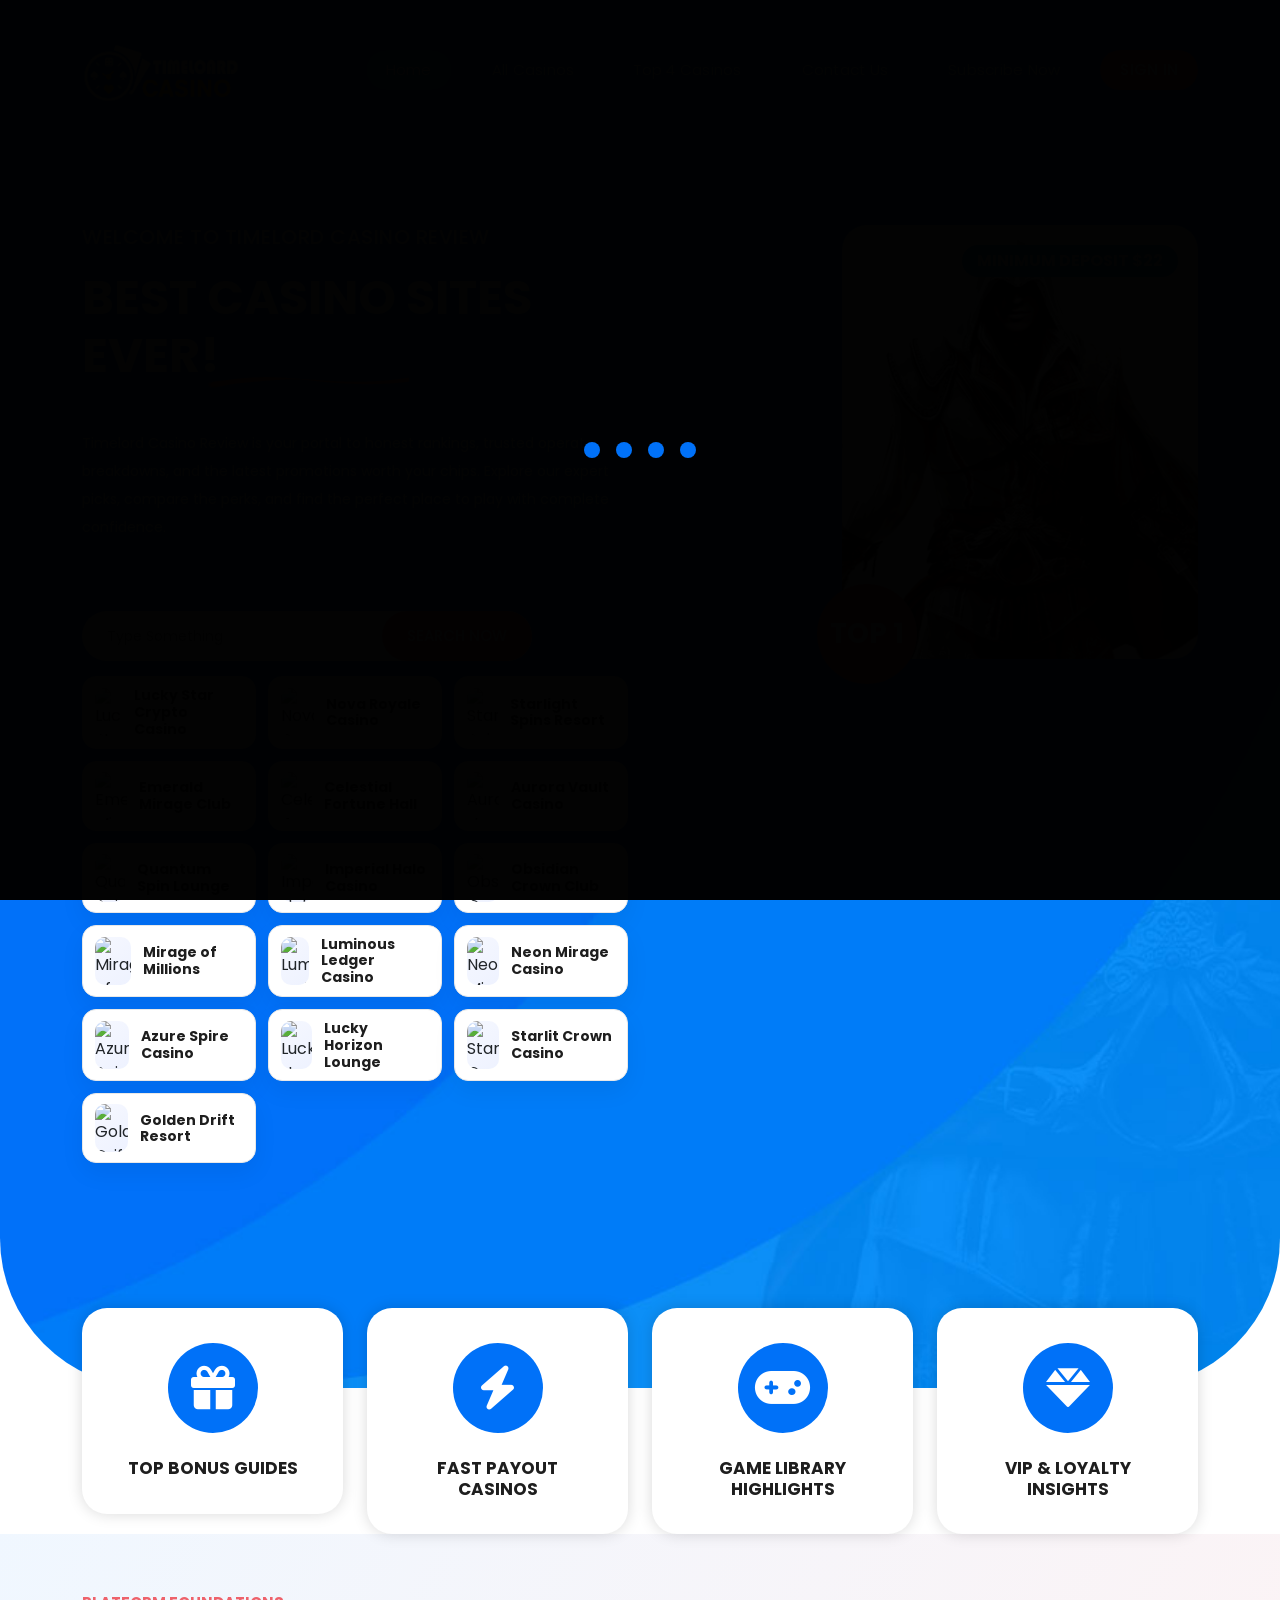
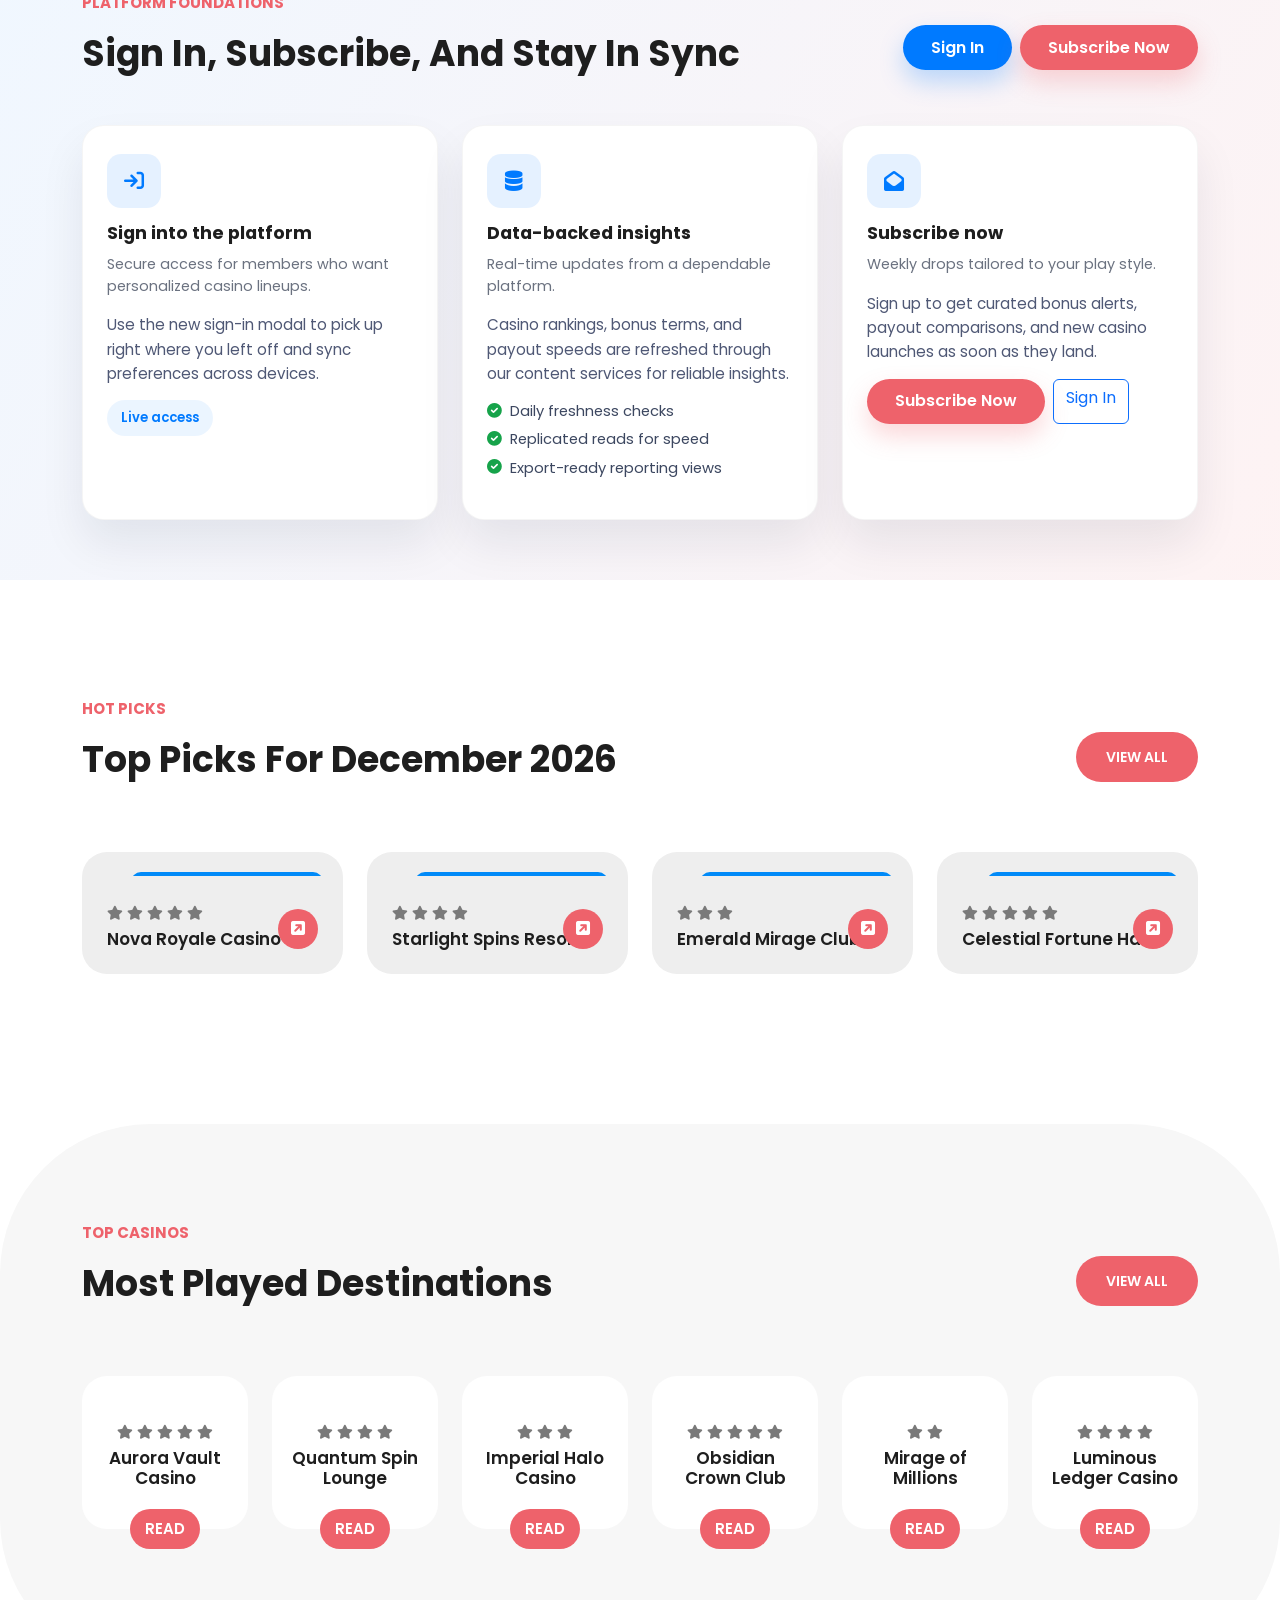
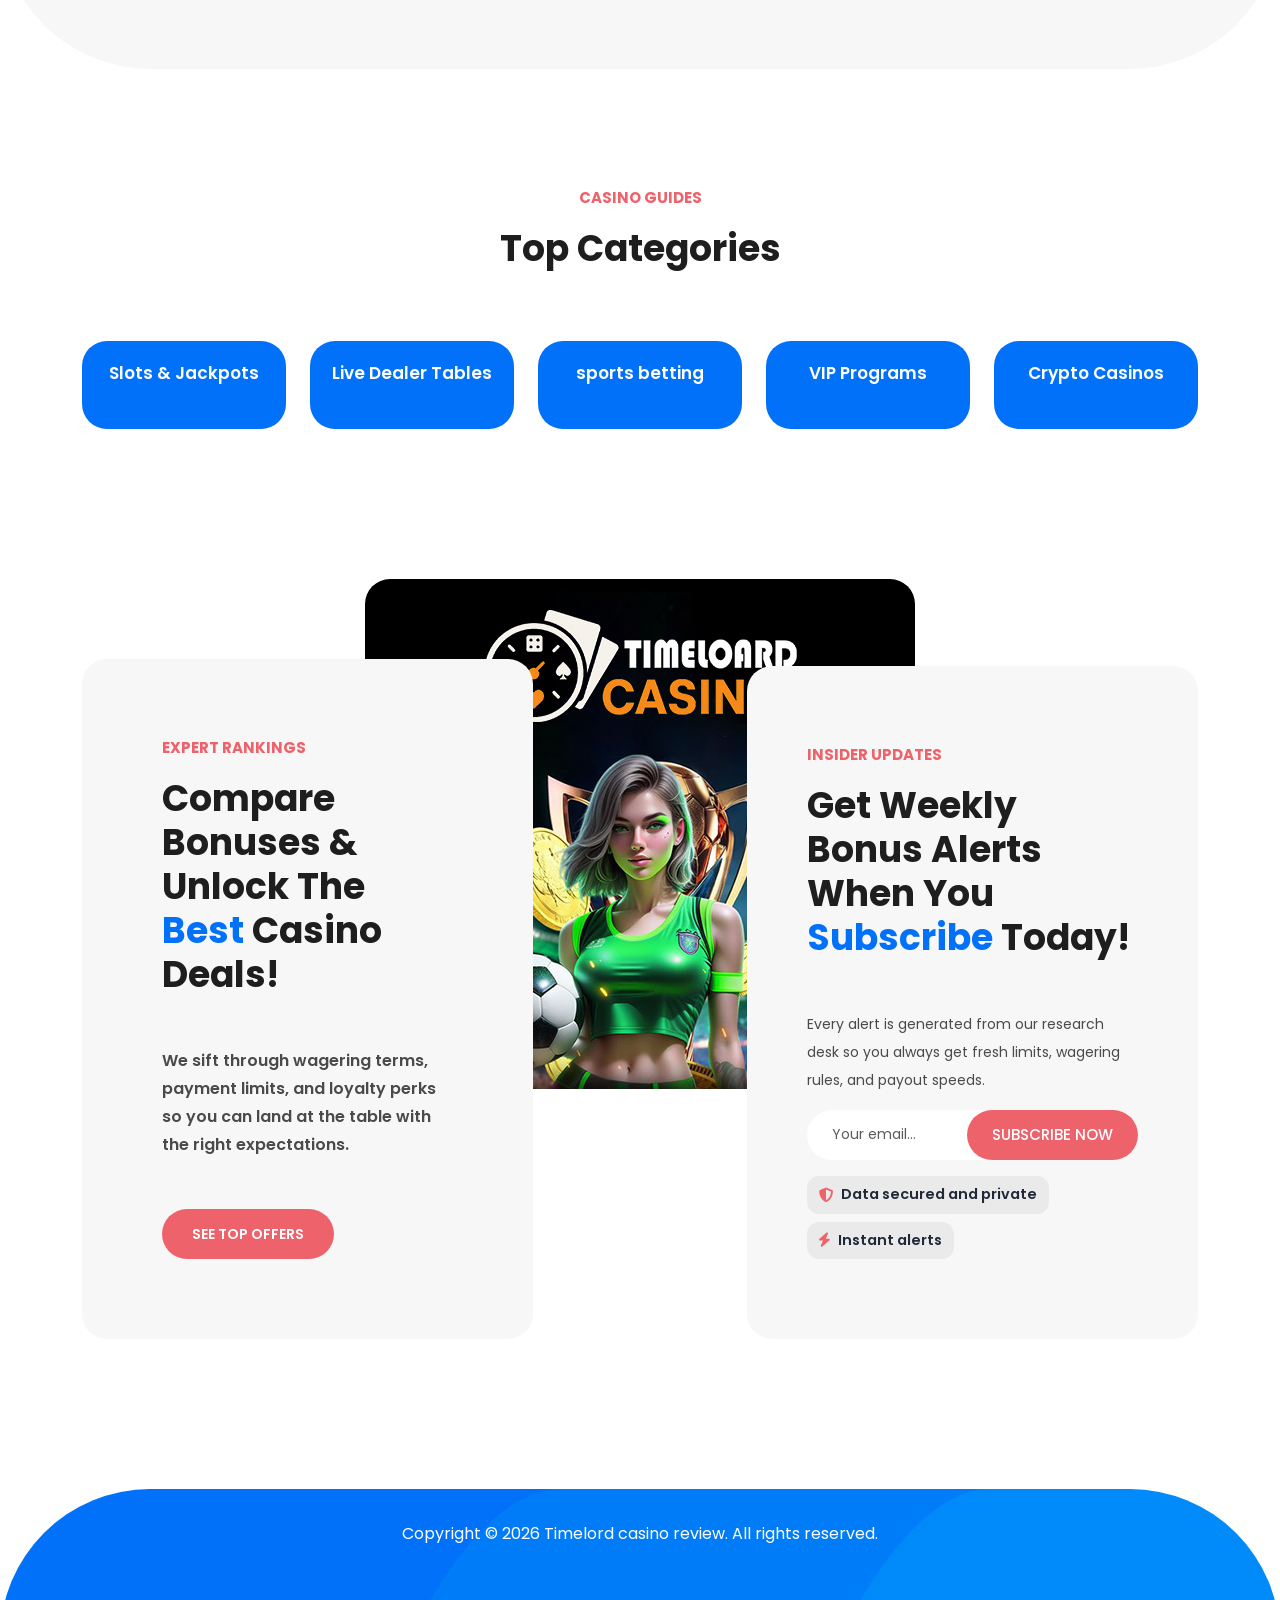
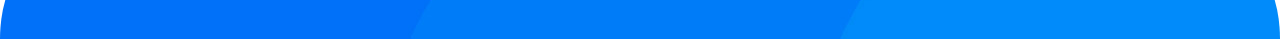
==== commit 0ce5c84b: "Enhance casino search experience" ====
--- a/index.html
+++ b/index.html
@@ -87,7 +87,7 @@
                 <input type="text" placeholder="Type Something" id='searchText' name="searchKeyword" data-casino-search />
                 <button type="submit">Search Now</button>
               </form>
-              <p class="small text-muted mt-2 mb-0" data-search-status aria-live="polite"></p>
+              <div class="search-results" data-search-results aria-live="polite"></div>
             </div>
           </div>
         </div>
--- a/assets/css/templatemo-lugx-gaming.css
+++ b/assets/css/templatemo-lugx-gaming.css
@@ -709,11 +709,11 @@
   color: #7a7a7a;
 }
 
-.main-banner .caption form button {
-  display: inline-block;
-  height: 50px;
-  line-height: 50px;
-  background-color: #ee626b;
+.main-banner .caption form button {
+  display: inline-block;
+  height: 50px;
+  line-height: 50px;
+  background-color: #ee626b;
   color: #fff;
   font-size: 15px;
   text-transform: uppercase;
@@ -724,12 +724,74 @@
   position: absolute;
   right: 0;
   top: 0;
-  transition: all .3s;
-}
-
-.main-banner .caption form button:hover {
-  background-color: #0071f8;
-}
+  transition: all .3s;
+}
+
+.main-banner .caption form button:hover {
+  background-color: #0071f8;
+}
+
+.main-banner .caption .search-results {
+  margin-top: 15px;
+}
+
+.search-results-grid {
+  display: grid;
+  grid-template-columns: repeat(auto-fill, minmax(170px, 1fr));
+  gap: 12px;
+}
+
+.search-result-card {
+  display: flex;
+  align-items: center;
+  gap: 12px;
+  padding: 10px 12px;
+  background: #fff;
+  border: 1px solid #e8e8e8;
+  border-radius: 14px;
+  box-shadow: 0 10px 25px rgba(0, 0, 0, 0.06);
+  transition: transform 0.2s ease, box-shadow 0.2s ease;
+}
+
+.search-result-card:hover {
+  transform: translateY(-3px);
+  box-shadow: 0 14px 30px rgba(0, 0, 0, 0.08);
+}
+
+.search-result-thumb {
+  width: 48px;
+  height: 48px;
+  border-radius: 10px;
+  overflow: hidden;
+  background: linear-gradient(135deg, #f6f8ff, #eef2ff);
+  display: flex;
+  align-items: center;
+  justify-content: center;
+}
+
+.search-result-thumb img {
+  width: 100%;
+  height: 100%;
+  object-fit: cover;
+}
+
+.search-result-name {
+  font-size: 14px;
+  font-weight: 700;
+  color: #1e1e1e;
+  line-height: 1.2;
+}
+
+.search-results-empty {
+  margin: 10px 0 0;
+  color: #4a4a4a;
+  font-size: 14px;
+  font-weight: 600;
+}
+
+.search-results-empty .highlight {
+  color: #ee626b;
+}
 
 .main-banner .right-image {
   position: relative;
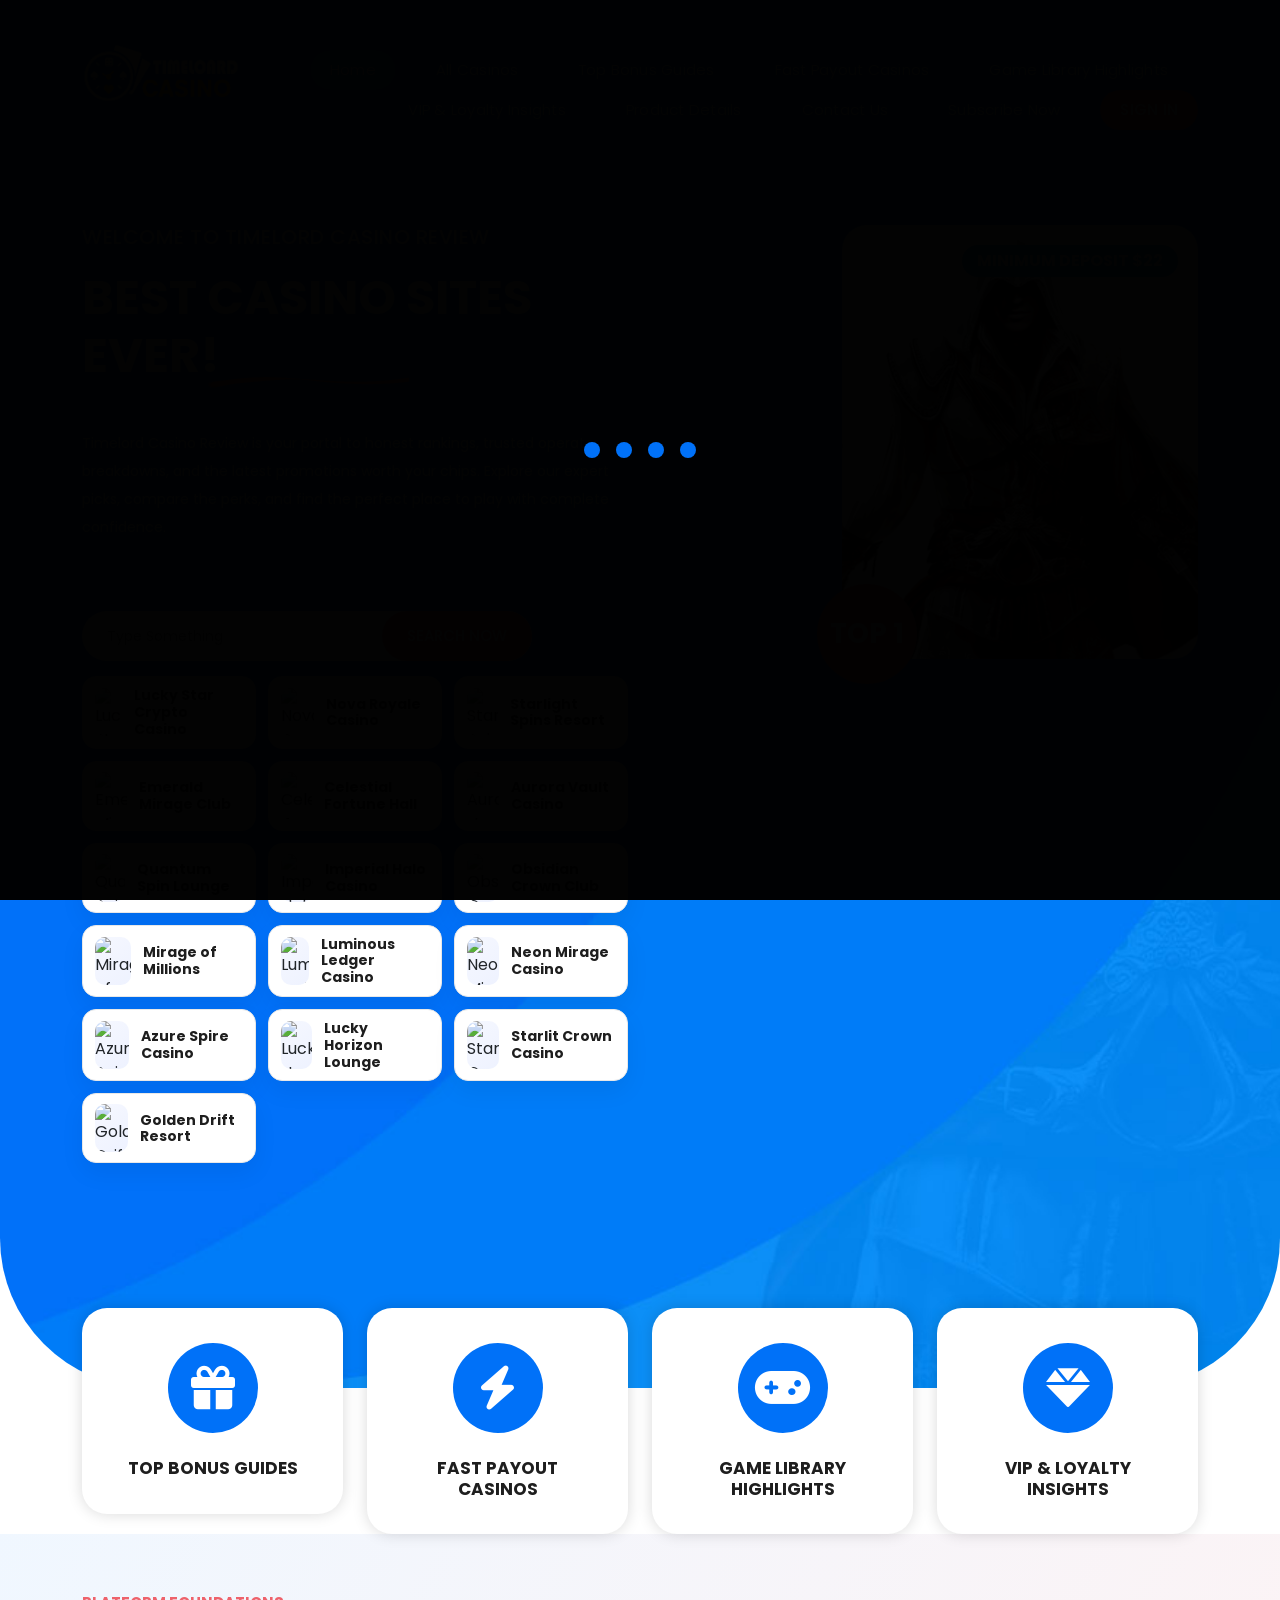
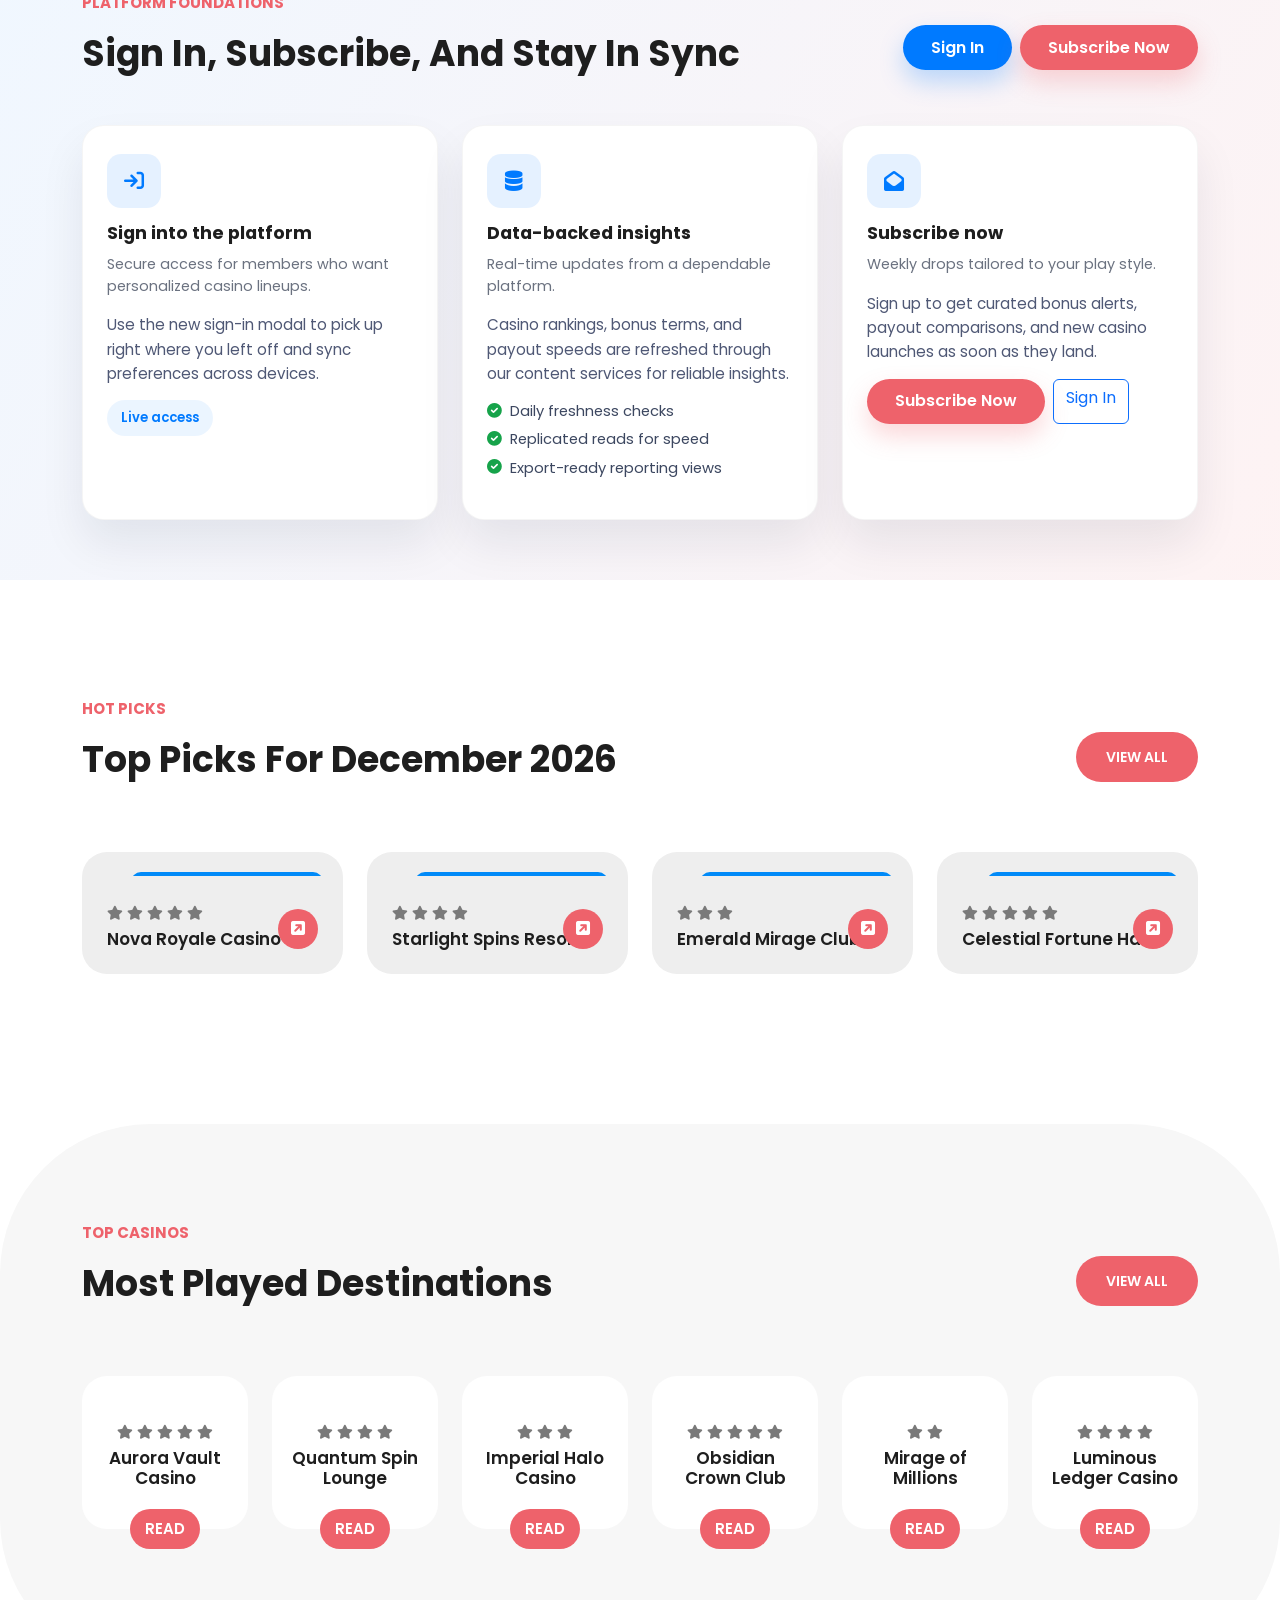
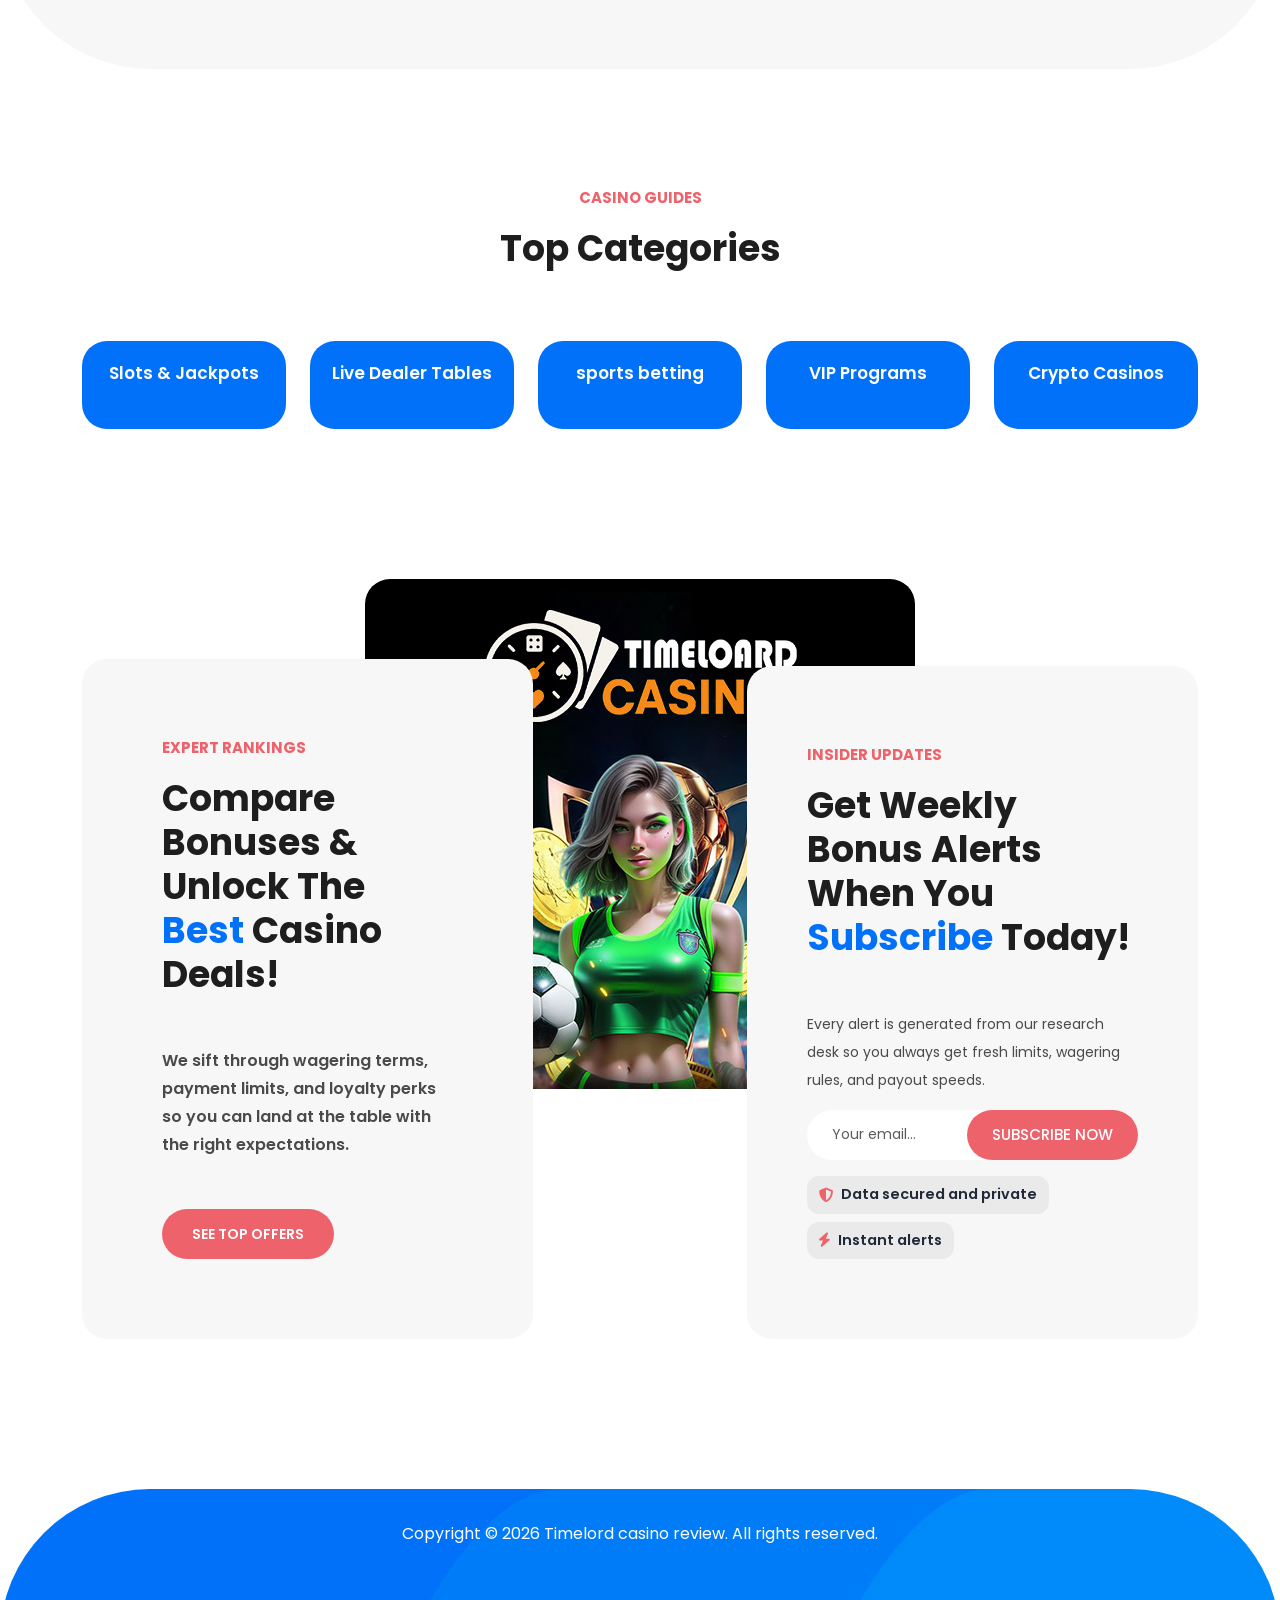
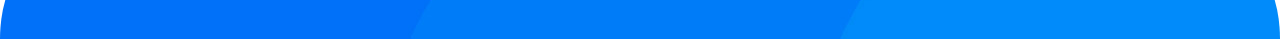
==== commit 5df2ab2e: "Add content pages for bonus, payout, game library, and VIP guides" ====
--- a/index.html
+++ b/index.html
@@ -57,8 +57,12 @@
                     <!-- ***** Menu Start ***** -->
                     <ul class="nav">
                       <li><a href="index.html" class="active">Home</a></li>
-                      <li><a href="all-casinos.html">all casinos</a></li>
-                      <li><a href="product-details.html">top 4 casinos</a></li>
+                      <li><a href="all-casinos.html">All Casinos</a></li>
+                      <li><a href="top-bonus-guides.html">Top Bonus Guides</a></li>
+                      <li><a href="fast-payout-casinos.html">Fast Payout Casinos</a></li>
+                      <li><a href="game-library-highlights.html">Game Library Highlights</a></li>
+                      <li><a href="vip-loyalty-insights.html">VIP &amp; Loyalty Insights</a></li>
+                      <li><a href="product-details.html">Product Details</a></li>
                       <li><a href="contact.html">Contact Us</a></li>
                       <li><a href="#subscribe-now" data-open-subscribe>Subscribe Now</a></li>
                       <li><a href="#" data-bs-toggle="modal" data-bs-target="#signInModal">Sign In</a></li>
@@ -215,7 +219,7 @@
       <div class="row">
         <div class="col-lg-6">
           <div class="section-heading">
-            <h6>Hot Picks</h6>
+            <h6 data-top-picks-subtitle>Hot Picks</h6>
             <h2 data-top-picks-heading>Top Picks</h2>
           </div>
         </div>
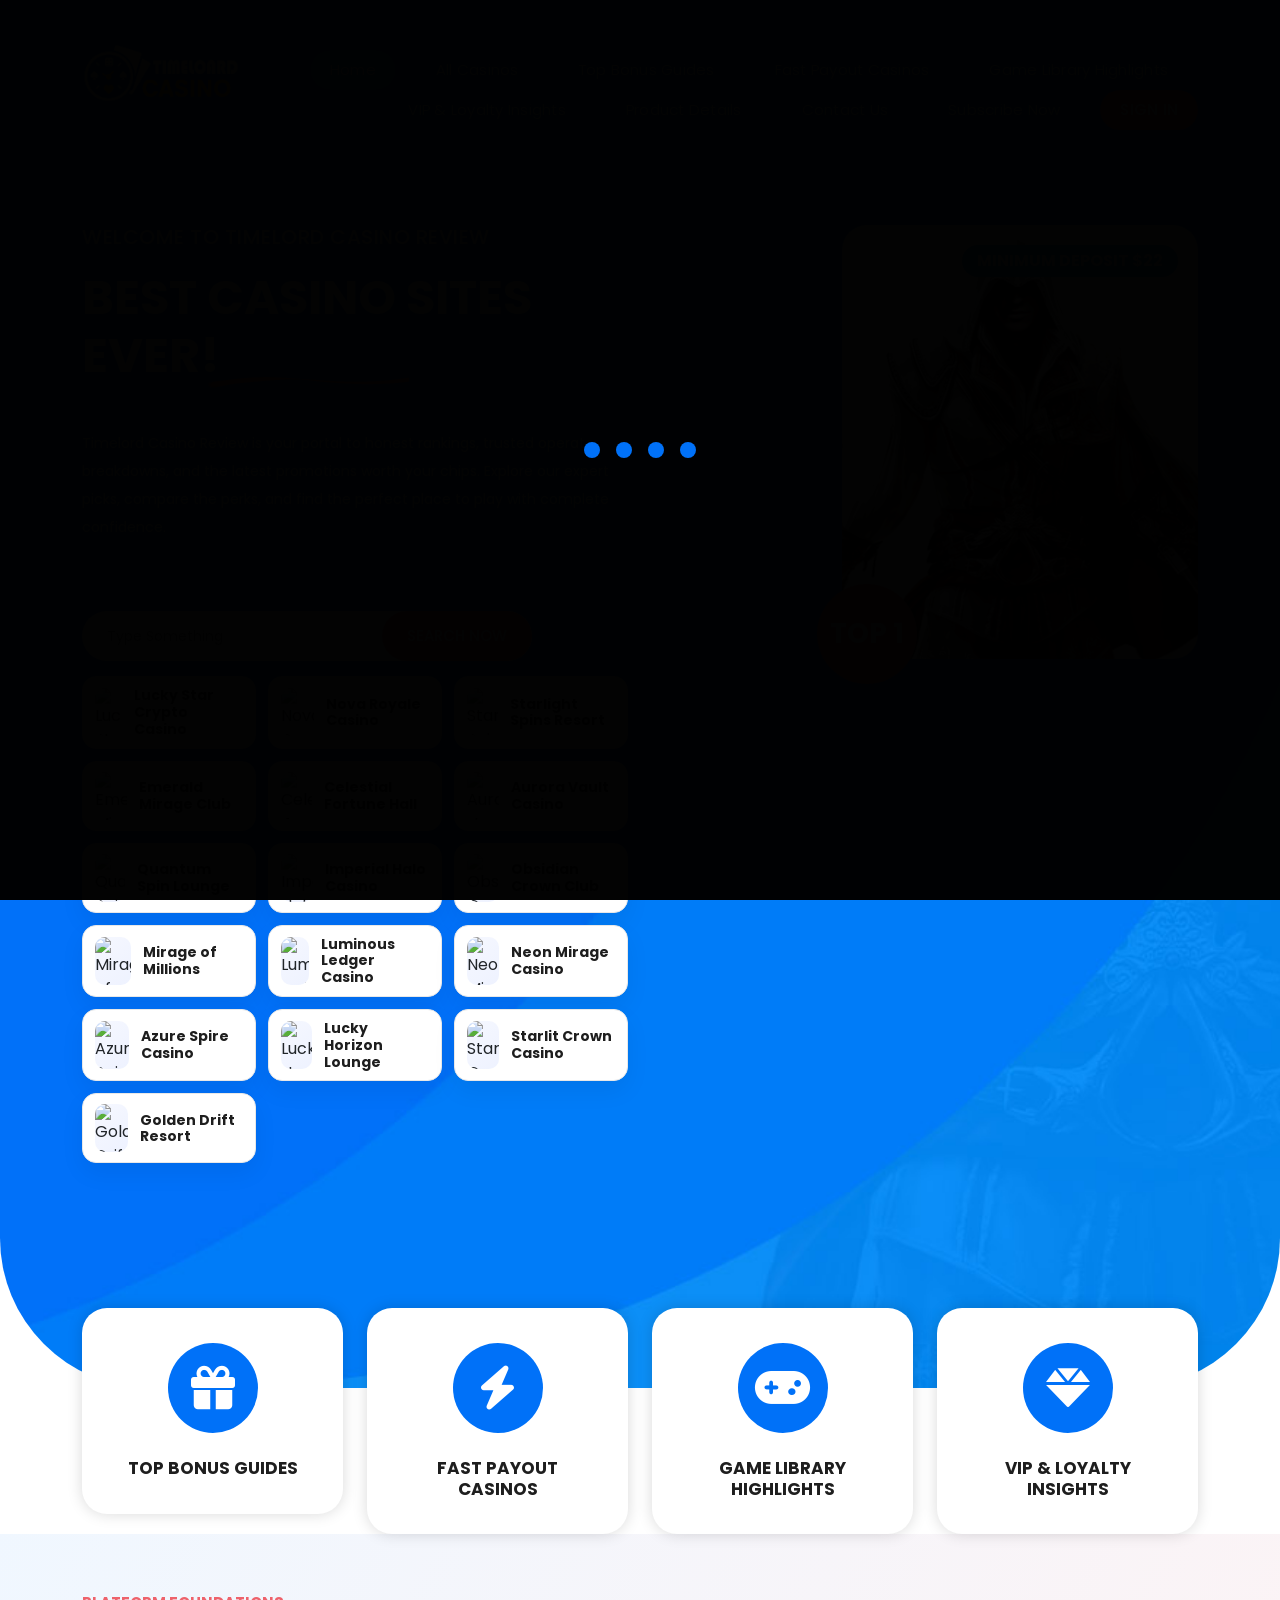
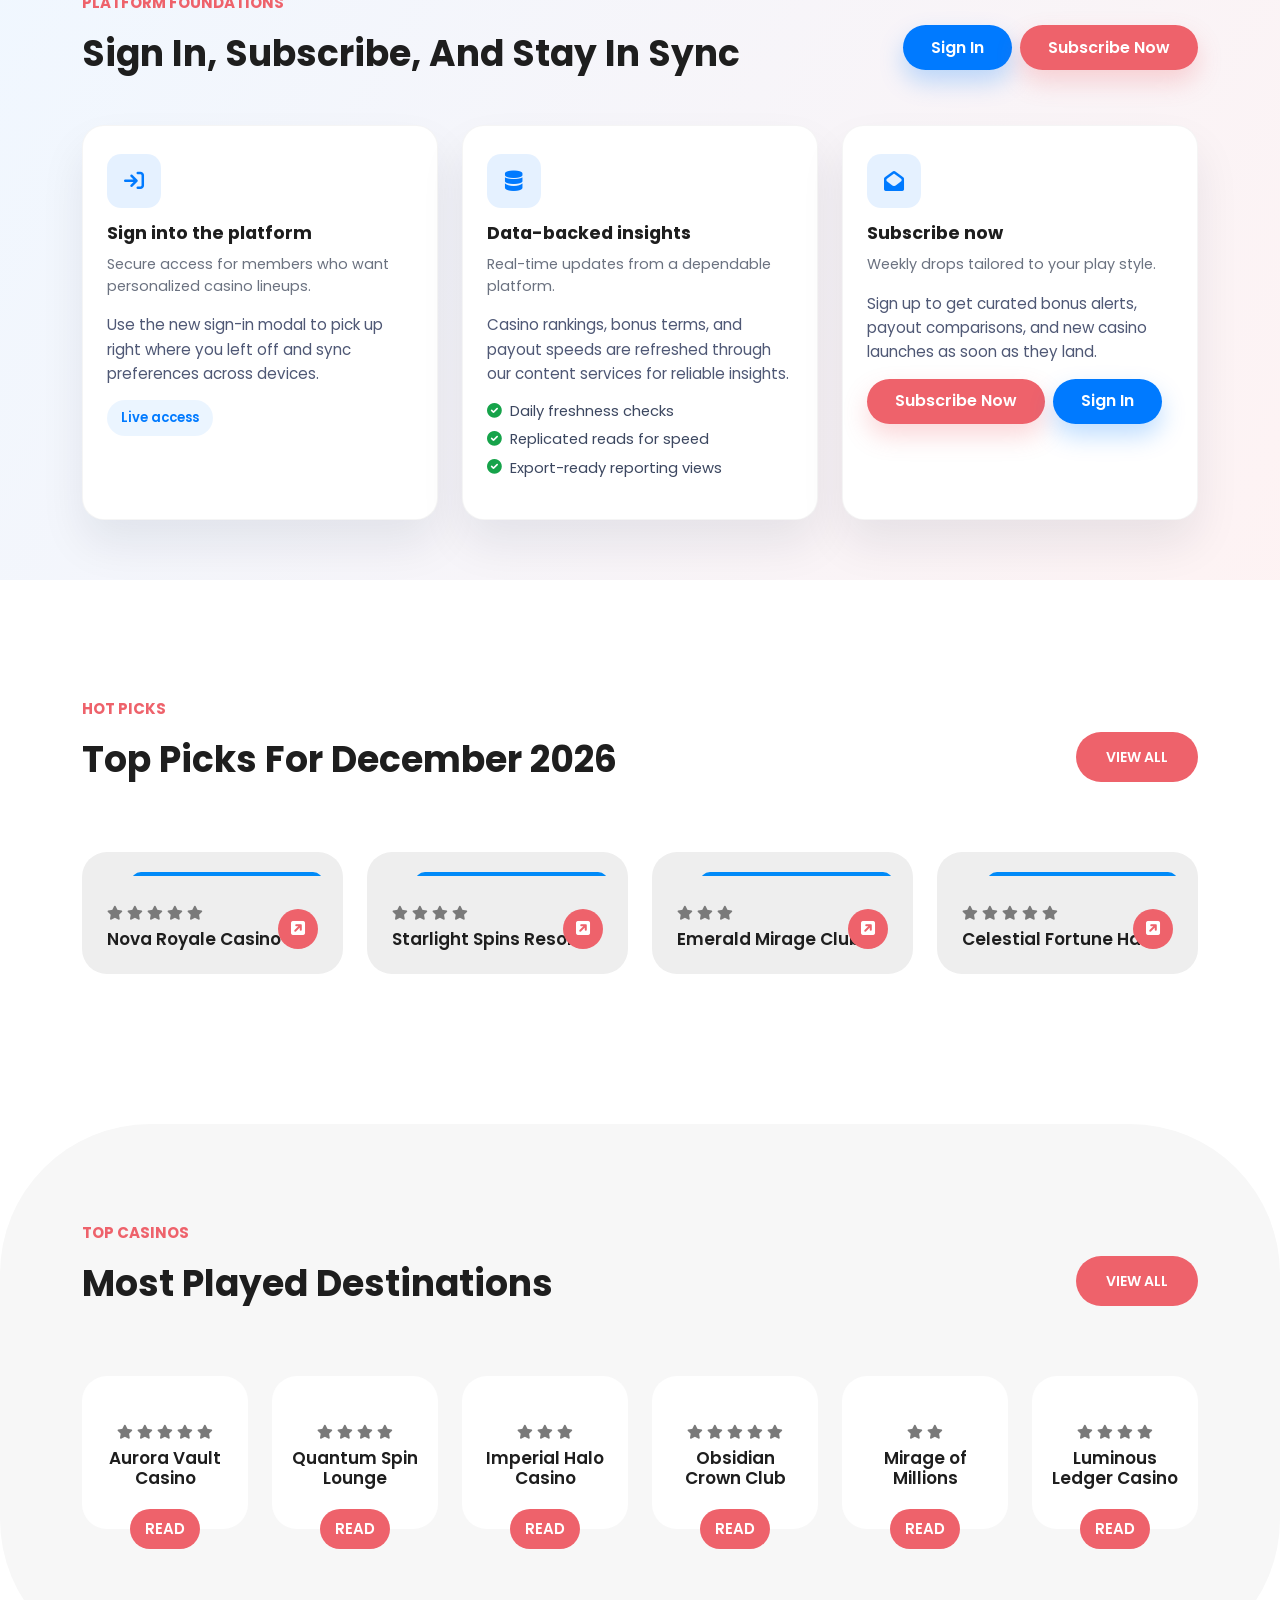
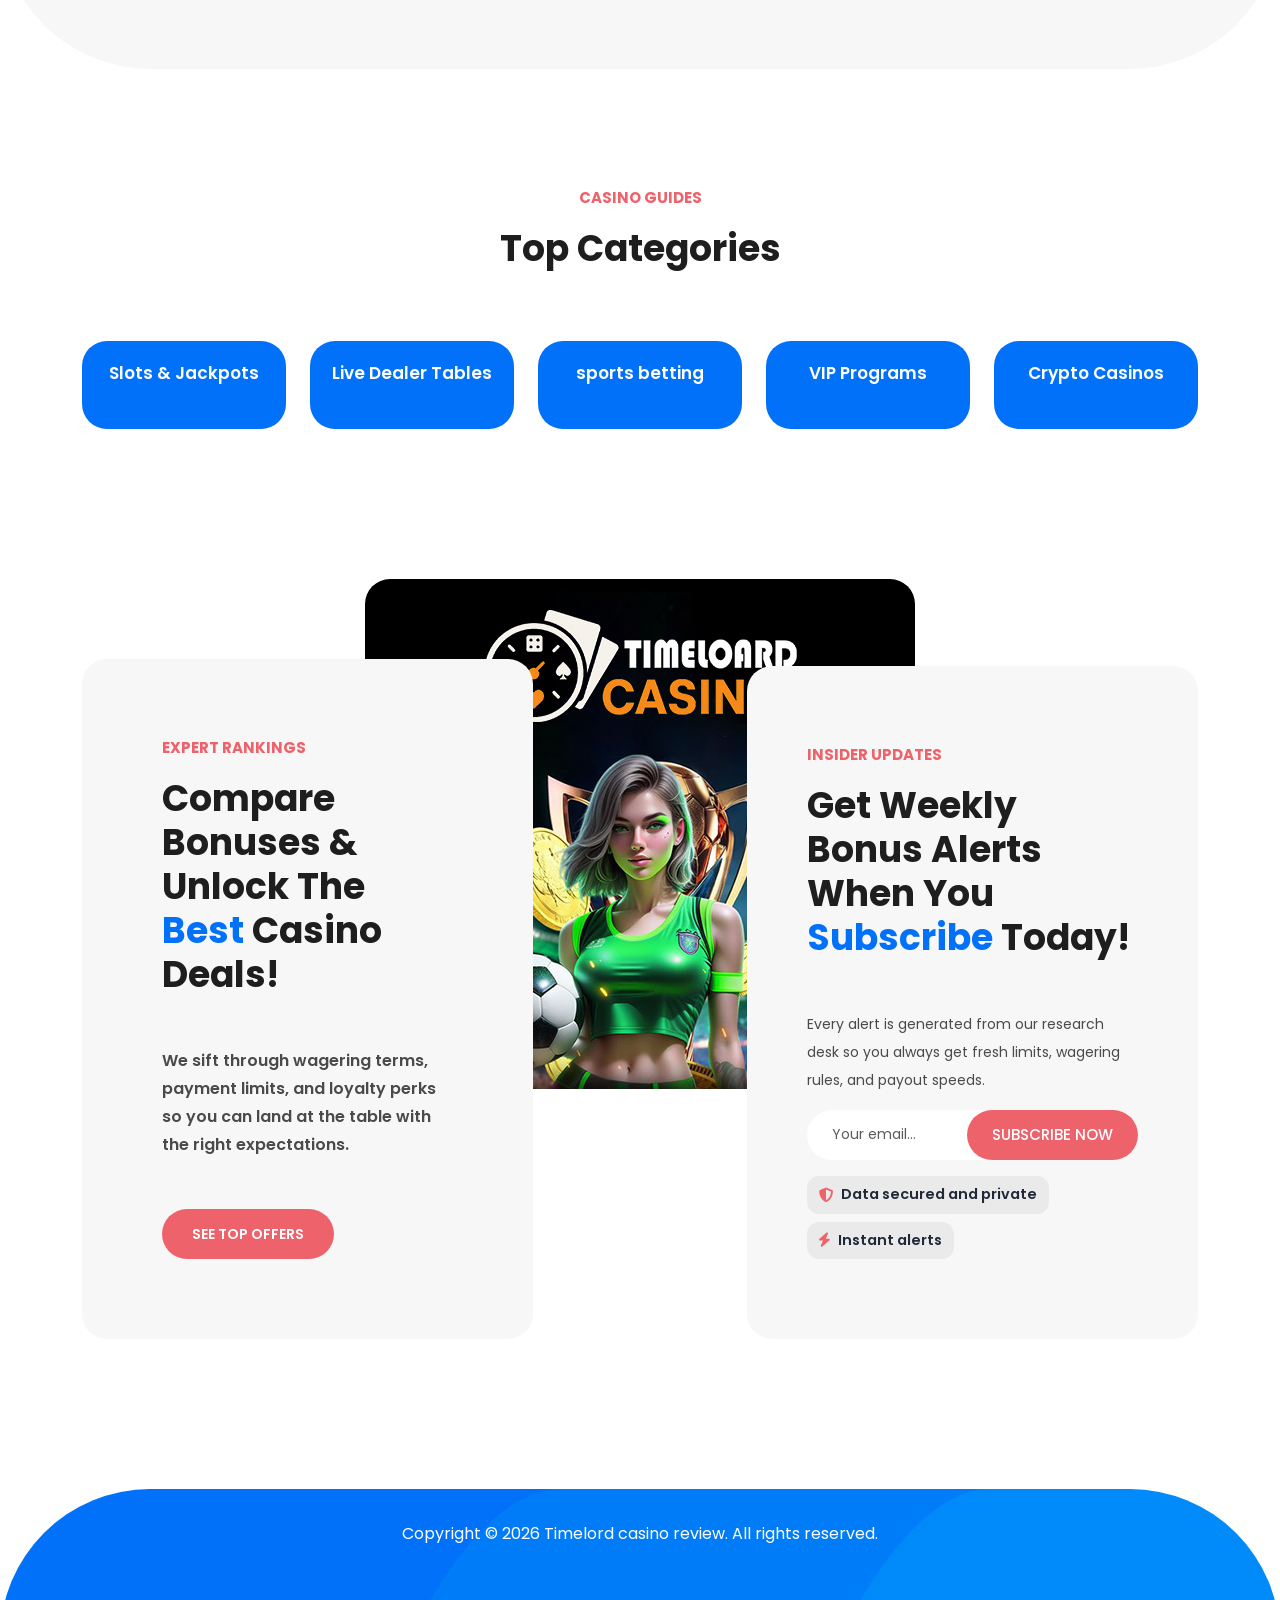
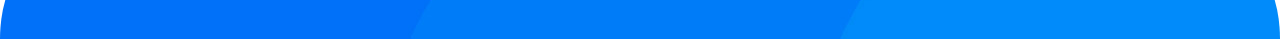
==== commit f37c0590: "Match sign-in button styling" ====
--- a/index.html
+++ b/index.html
@@ -206,7 +206,7 @@
             <p>Sign up to get curated bonus alerts, payout comparisons, and new casino launches as soon as they land.</p>
             <div class="d-flex flex-wrap gap-2">
               <a class="btn btn-accent" href="#subscribe-now" data-open-subscribe>Subscribe Now</a>
-              <a class="btn btn-outline-primary" href="#" data-bs-toggle="modal" data-bs-target="#signInModal">Sign In</a>
+              <a class="btn btn-brand" href="#" data-bs-toggle="modal" data-bs-target="#signInModal">Sign In</a>
             </div>
           </div>
         </div>
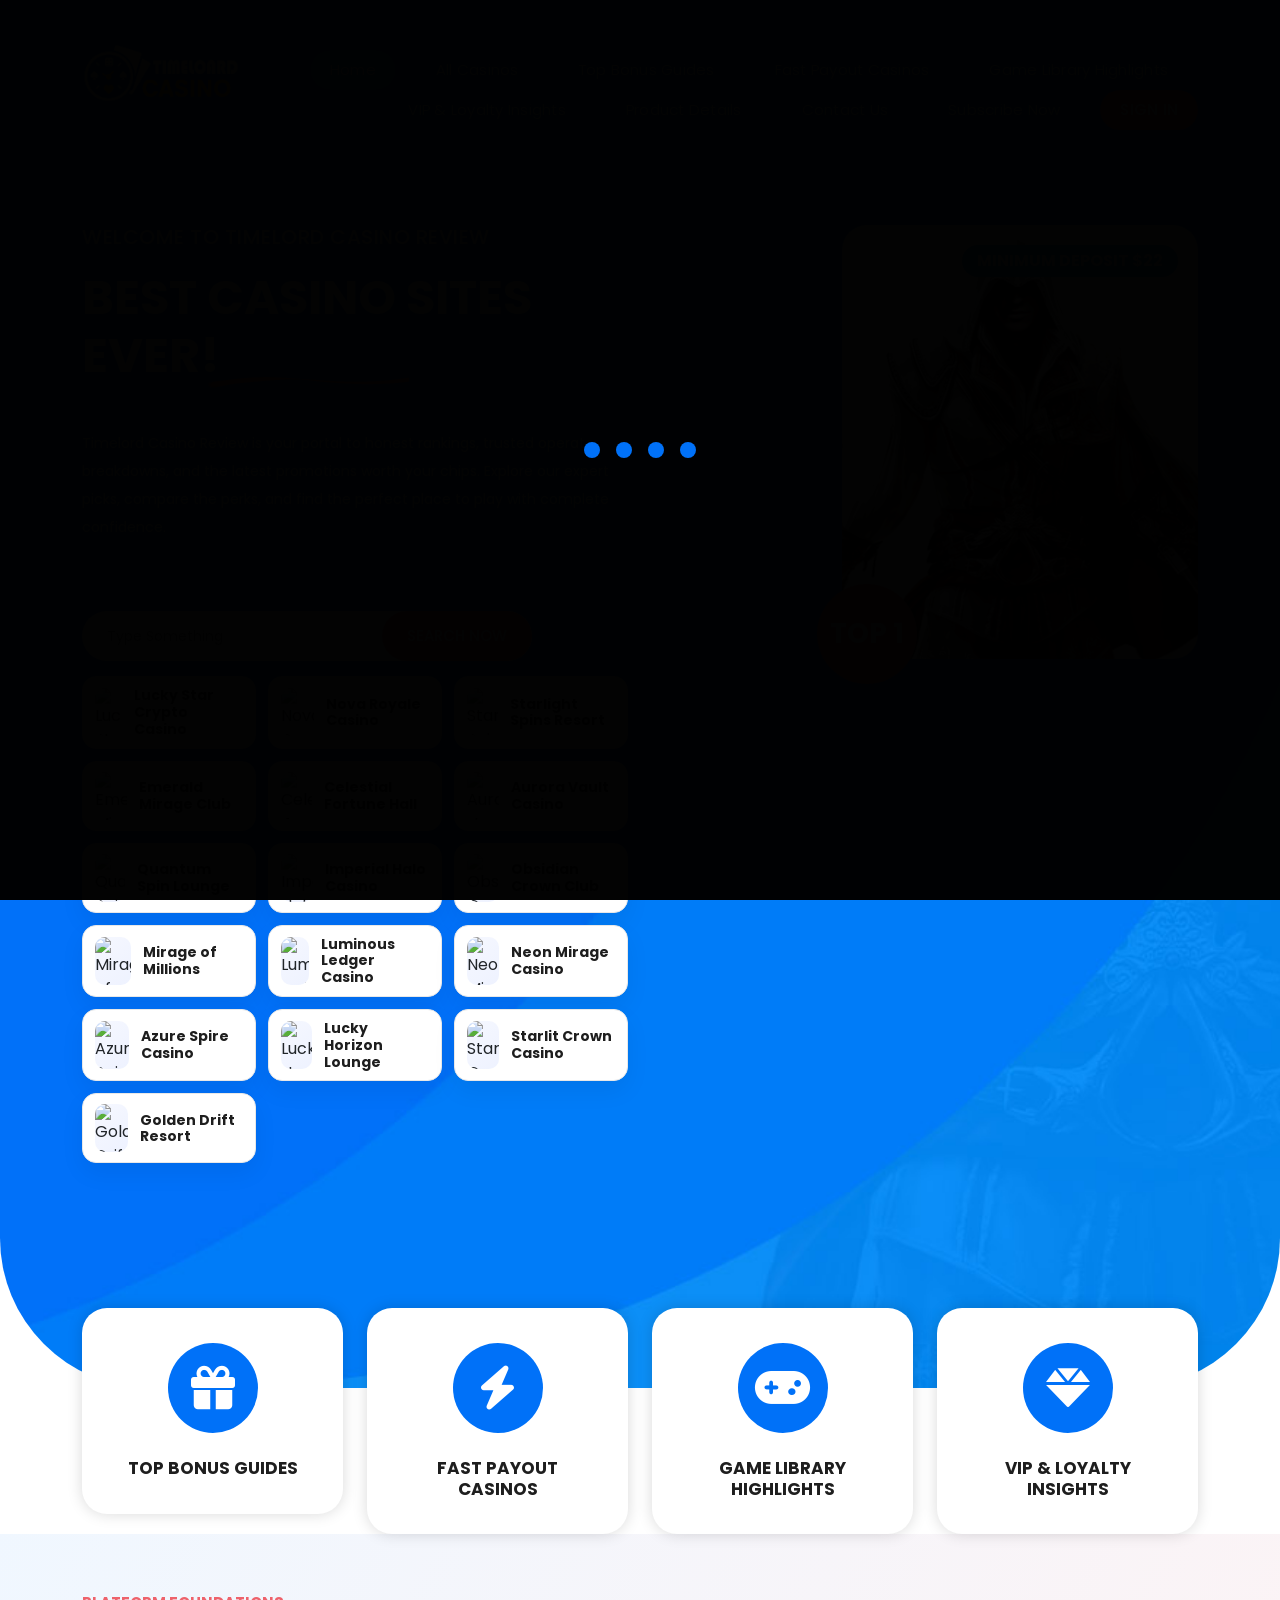
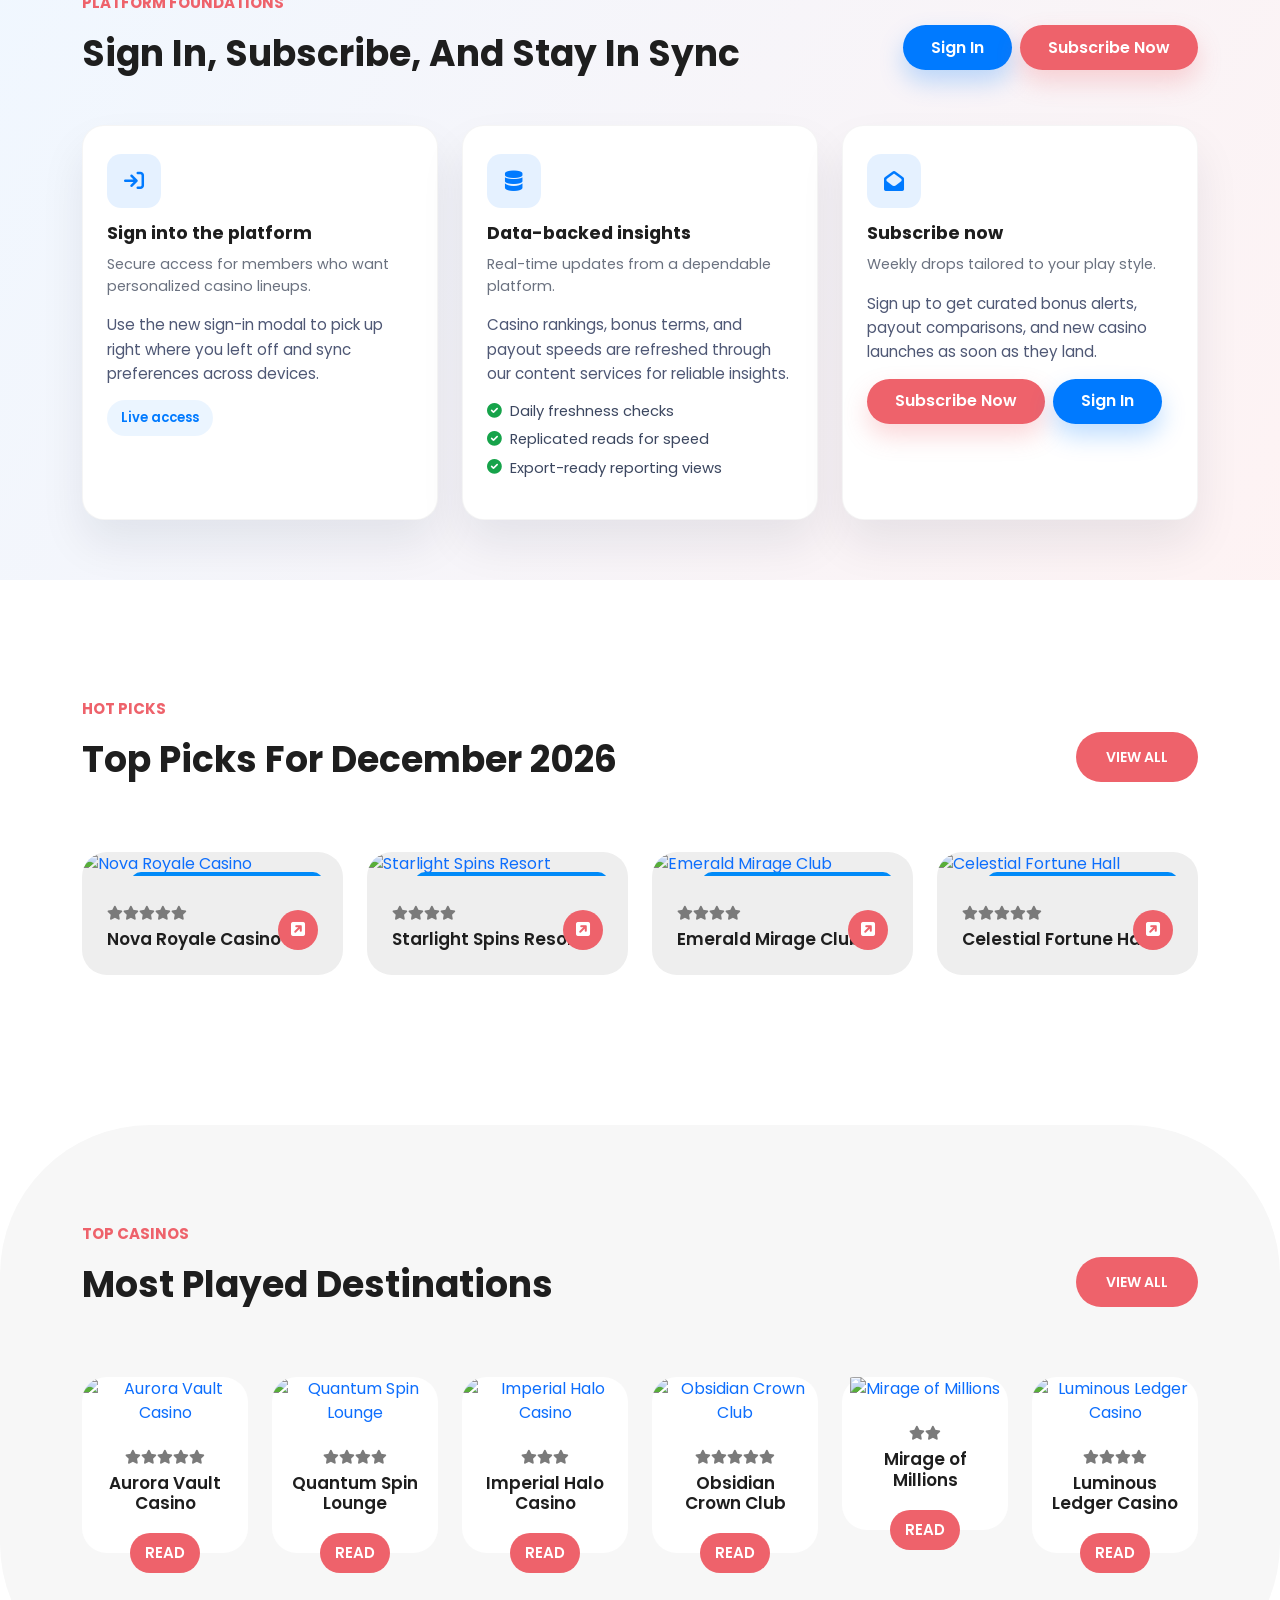
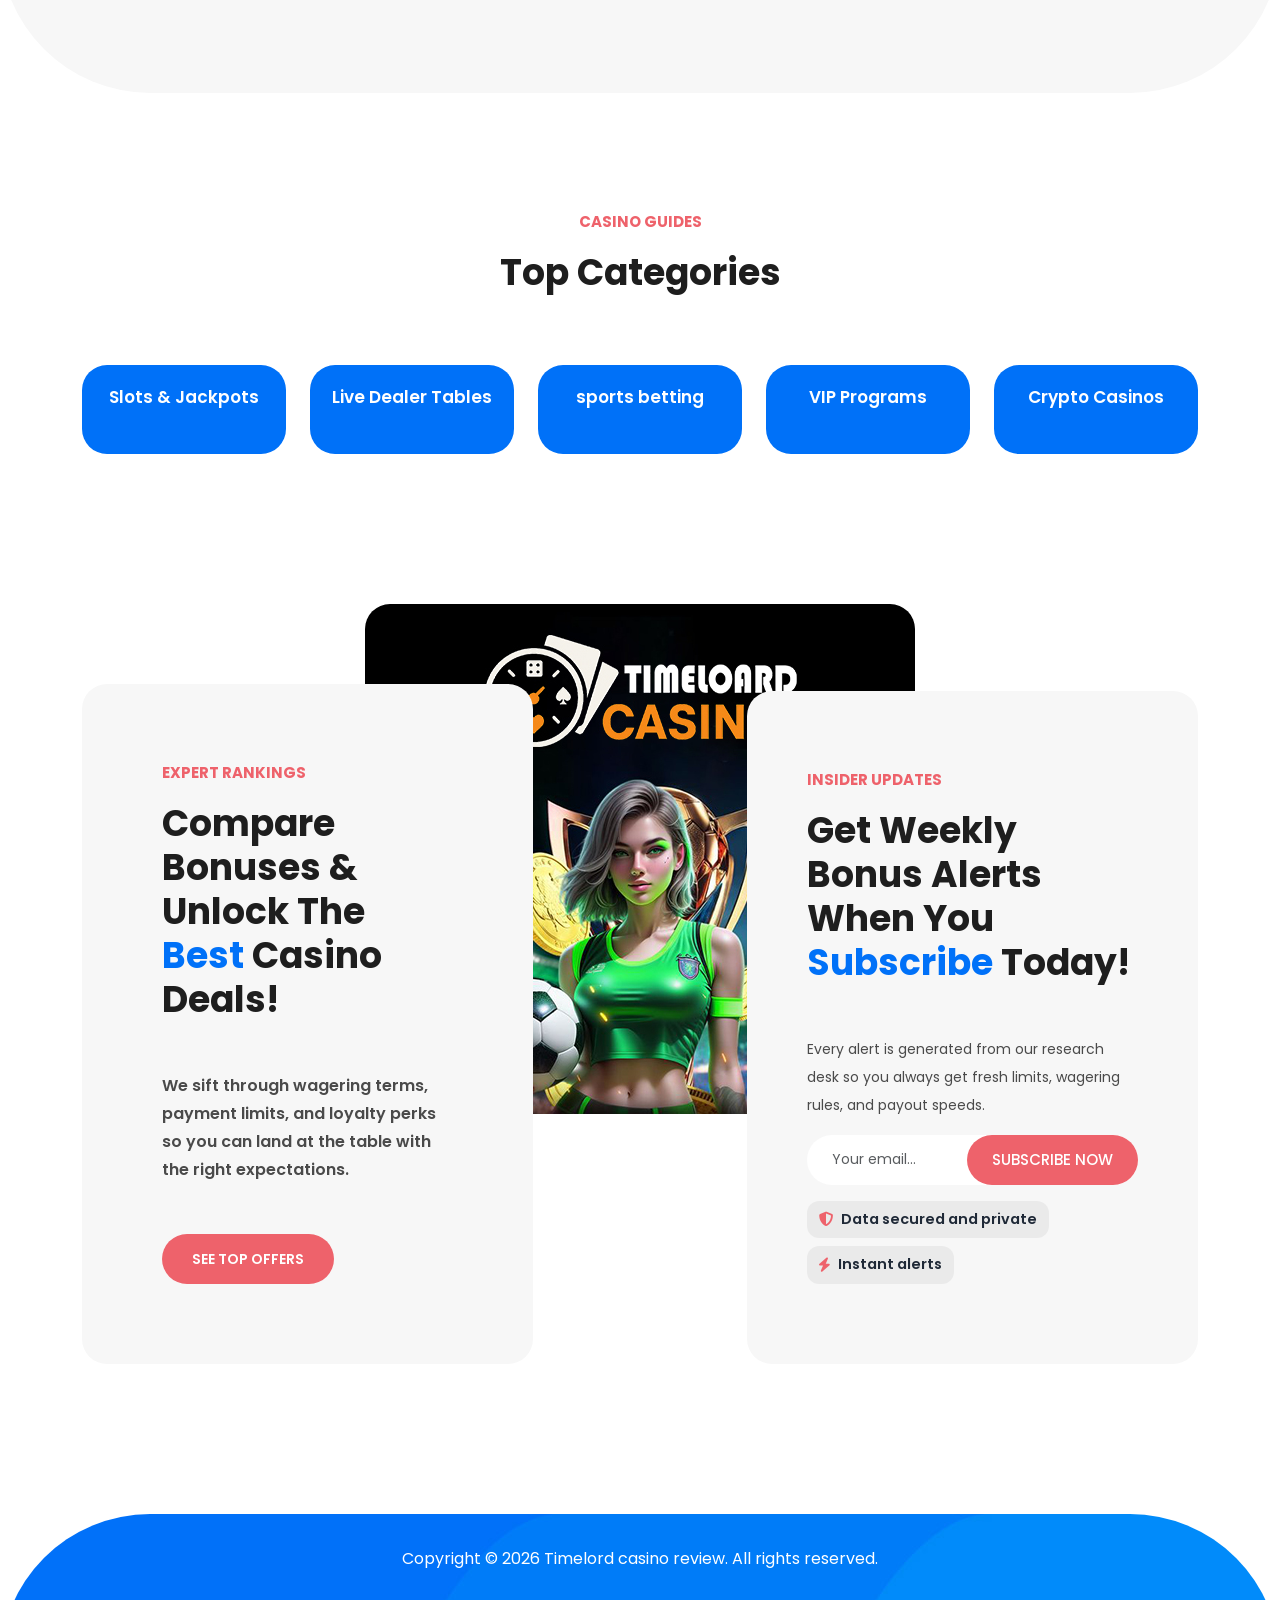
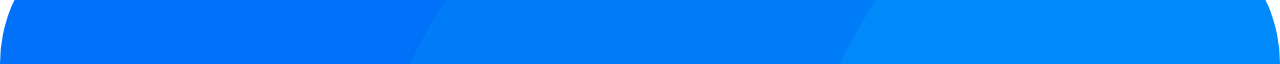
==== commit fbf5a6b6: "Enable dynamic casino detail routing" ====
--- a/index.html
+++ b/index.html
@@ -228,75 +228,58 @@
             <a href="all-casinos.html">View All</a>
           </div>
         </div>
-        <div class="col-lg-3 col-md-6">
-          <div class="item">
-            <div class="thumb">
-              <a href="product-details.html"><img src="assets/images/trending-01.jpg" alt=""></a>
-              <span class="price">minimum deposit $20</span>
-            </div>
-            <div class="down-content">
-              <span class="category" aria-label="Rating: 5 out of 5 stars">
-                <i class="fa fa-star" aria-hidden="true"></i>
-                <i class="fa fa-star" aria-hidden="true"></i>
-                <i class="fa fa-star" aria-hidden="true"></i>
-                <i class="fa fa-star" aria-hidden="true"></i>
-                <i class="fa fa-star" aria-hidden="true"></i>
+        <div class="col-lg-3 col-md-6">
+          <div class="item" data-casino-id="nova-royale">
+            <div class="thumb">
+              <a href="product-details.html"><img src="assets/images/trending-01.jpg" alt="Nova Royale Casino" data-casino-card-image></a>
+              <span class="price" data-casino-card-offer>minimum deposit $20</span>
+            </div>
+            <div class="down-content">
+              <span class="category" data-casino-rating aria-label="Rating">
               </span>
-              <h4>Nova Royale Casino</h4>
+              <h4 data-casino-card-name>Nova Royale Casino</h4>
               <a href="product-details.html"><i class="fa fa-external-link-square"></i></a>
             </div>
           </div>
         </div>
         <div class="col-lg-3 col-md-6">
-          <div class="item">
-            <div class="thumb">
-              <a href="product-details.html"><img src="assets/images/trending-02.jpg" alt=""></a>
-              <span class="price">minimum deposit $44</span>
-            </div>
-            <div class="down-content">
-              <span class="category" aria-label="Rating: 4 out of 5 stars">
-                <i class="fa fa-star" aria-hidden="true"></i>
-                <i class="fa fa-star" aria-hidden="true"></i>
-                <i class="fa fa-star" aria-hidden="true"></i>
-                <i class="fa fa-star" aria-hidden="true"></i>
+          <div class="item" data-casino-id="starlight-spins">
+            <div class="thumb">
+              <a href="product-details.html"><img src="assets/images/trending-02.jpg" alt="Starlight Spins Resort" data-casino-card-image></a>
+              <span class="price" data-casino-card-offer>minimum deposit $44</span>
+            </div>
+            <div class="down-content">
+              <span class="category" data-casino-rating aria-label="Rating">
               </span>
-              <h4>Starlight Spins Resort</h4>
+              <h4 data-casino-card-name>Starlight Spins Resort</h4>
               <a href="product-details.html"><i class="fa fa-external-link-square"></i></a>
             </div>
           </div>
         </div>
         <div class="col-lg-3 col-md-6">
-          <div class="item">
-            <div class="thumb">
-              <a href="product-details.html"><img src="assets/images/trending-03.jpg" alt=""></a>
-              <span class="price">minimum deposit $44</span>
-            </div>
-            <div class="down-content">
-              <span class="category" aria-label="Rating: 3 out of 5 stars">
-                <i class="fa fa-star" aria-hidden="true"></i>
-                <i class="fa fa-star" aria-hidden="true"></i>
-                <i class="fa fa-star" aria-hidden="true"></i>
+          <div class="item" data-casino-id="emerald-mirage">
+            <div class="thumb">
+              <a href="product-details.html"><img src="assets/images/trending-03.jpg" alt="Emerald Mirage Club" data-casino-card-image></a>
+              <span class="price" data-casino-card-offer>minimum deposit $44</span>
+            </div>
+            <div class="down-content">
+              <span class="category" data-casino-rating aria-label="Rating">
               </span>
-              <h4>Emerald Mirage Club</h4>
+              <h4 data-casino-card-name>Emerald Mirage Club</h4>
               <a href="product-details.html"><i class="fa fa-external-link-square"></i></a>
             </div>
           </div>
         </div>
         <div class="col-lg-3 col-md-6">
-          <div class="item">
-            <div class="thumb">
-              <a href="product-details.html"><img src="assets/images/trending-04.jpg" alt=""></a>
-              <span class="price">minimum deposit $32</span>
-            </div>
-            <div class="down-content">
-              <span class="category" aria-label="Rating: 5 out of 5 stars">
-                <i class="fa fa-star" aria-hidden="true"></i>
-                <i class="fa fa-star" aria-hidden="true"></i>
-                <i class="fa fa-star" aria-hidden="true"></i>
-                <i class="fa fa-star" aria-hidden="true"></i>
-                <i class="fa fa-star" aria-hidden="true"></i>
+          <div class="item" data-casino-id="celestial-fortune">
+            <div class="thumb">
+              <a href="product-details.html"><img src="assets/images/trending-04.jpg" alt="Celestial Fortune Hall" data-casino-card-image></a>
+              <span class="price" data-casino-card-offer>minimum deposit $32</span>
+            </div>
+            <div class="down-content">
+              <span class="category" data-casino-rating aria-label="Rating">
               </span>
-              <h4>Celestial Fortune Hall</h4>
+              <h4 data-casino-card-name>Celestial Fortune Hall</h4>
               <a href="product-details.html"><i class="fa fa-external-link-square"></i></a>
             </div>
           </div>
@@ -319,107 +302,78 @@
             <a href="all-casinos.html">View All</a>
           </div>
         </div>
-        <div class="col-lg-2 col-md-6 col-sm-6">
-          <div class="item">
-            <div class="thumb">
-              <a href="product-details.html"><img src="assets/images/top-game-01.jpg" alt=""></a>
-            </div>
-            <div class="down-content">
-                <span class="category" aria-label="Rating: 5 out of 5 stars">
-                  <i class="fa fa-star" aria-hidden="true"></i>
-                  <i class="fa fa-star" aria-hidden="true"></i>
-                  <i class="fa fa-star" aria-hidden="true"></i>
-                  <i class="fa fa-star" aria-hidden="true"></i>
-                  <i class="fa fa-star" aria-hidden="true"></i>
-                </span>
-                <h4>Aurora Vault Casino</h4>
+        <div class="col-lg-2 col-md-6 col-sm-6">
+          <div class="item" data-casino-id="aurora-vault">
+            <div class="thumb">
+              <a href="product-details.html"><img src="assets/images/top-game-01.jpg" alt="Aurora Vault Casino" data-casino-card-image></a>
+            </div>
+            <div class="down-content">
+                <span class="category" data-casino-rating aria-label="Rating"></span>
+                <h4 data-casino-card-name>Aurora Vault Casino</h4>
                 <a href="product-details.html">Read</a>
-            </div>
-          </div>
-        </div>
-        <div class="col-lg-2 col-md-6 col-sm-6">
-          <div class="item">
-            <div class="thumb">
-              <a href="product-details.html"><img src="assets/images/top-game-02.jpg" alt=""></a>
-            </div>
-            <div class="down-content">
-                <span class="category" aria-label="Rating: 4 out of 5 stars">
-                  <i class="fa fa-star" aria-hidden="true"></i>
-                  <i class="fa fa-star" aria-hidden="true"></i>
-                  <i class="fa fa-star" aria-hidden="true"></i>
-                  <i class="fa fa-star" aria-hidden="true"></i>
-                </span>
-                <h4>Quantum Spin Lounge</h4>
+            </div>
+          </div>
+        </div>
+        <div class="col-lg-2 col-md-6 col-sm-6">
+          <div class="item" data-casino-id="quantum-spin">
+            <div class="thumb">
+              <a href="product-details.html"><img src="assets/images/top-game-02.jpg" alt="Quantum Spin Lounge" data-casino-card-image></a>
+            </div>
+            <div class="down-content">
+                <span class="category" data-casino-rating aria-label="Rating"></span>
+                <h4 data-casino-card-name>Quantum Spin Lounge</h4>
                 <a href="product-details.html">Read</a>
-            </div>
-          </div>
-        </div>
-        <div class="col-lg-2 col-md-6 col-sm-6">
-          <div class="item">
-            <div class="thumb">
-              <a href="product-details.html"><img src="assets/images/top-game-03.jpg" alt=""></a>
-            </div>
-            <div class="down-content">
-                <span class="category" aria-label="Rating: 3 out of 5 stars">
-                  <i class="fa fa-star" aria-hidden="true"></i>
-                  <i class="fa fa-star" aria-hidden="true"></i>
-                  <i class="fa fa-star" aria-hidden="true"></i>
-                </span>
-                <h4>Imperial Halo Casino</h4>
+            </div>
+          </div>
+        </div>
+        <div class="col-lg-2 col-md-6 col-sm-6">
+          <div class="item" data-casino-id="imperial-halo">
+            <div class="thumb">
+              <a href="product-details.html"><img src="assets/images/top-game-03.jpg" alt="Imperial Halo Casino" data-casino-card-image></a>
+            </div>
+            <div class="down-content">
+                <span class="category" data-casino-rating aria-label="Rating"></span>
+                <h4 data-casino-card-name>Imperial Halo Casino</h4>
                 <a href="product-details.html">Read</a>
-            </div>
-          </div>
-        </div>
-        <div class="col-lg-2 col-md-6 col-sm-6">
-          <div class="item">
-            <div class="thumb">
-              <a href="product-details.html"><img src="assets/images/top-game-04.jpg" alt=""></a>
-            </div>
-            <div class="down-content">
-                <span class="category" aria-label="Rating: 5 out of 5 stars">
-                  <i class="fa fa-star" aria-hidden="true"></i>
-                  <i class="fa fa-star" aria-hidden="true"></i>
-                  <i class="fa fa-star" aria-hidden="true"></i>
-                  <i class="fa fa-star" aria-hidden="true"></i>
-                  <i class="fa fa-star" aria-hidden="true"></i>
-                </span>
-                <h4>Obsidian Crown Club</h4>
+            </div>
+          </div>
+        </div>
+        <div class="col-lg-2 col-md-6 col-sm-6">
+          <div class="item" data-casino-id="obsidian-crown">
+            <div class="thumb">
+              <a href="product-details.html"><img src="assets/images/top-game-04.jpg" alt="Obsidian Crown Club" data-casino-card-image></a>
+            </div>
+            <div class="down-content">
+                <span class="category" data-casino-rating aria-label="Rating"></span>
+                <h4 data-casino-card-name>Obsidian Crown Club</h4>
                 <a href="product-details.html">Read</a>
-            </div>
-          </div>
-        </div>
-        <div class="col-lg-2 col-md-6 col-sm-6">
-          <div class="item">
-            <div class="thumb">
-              <a href="product-details.html"><img src="assets/images/top-game-05.jpg" alt=""></a>
-            </div>
-            <div class="down-content">
-                <span class="category" aria-label="Rating: 2 out of 5 stars">
-                  <i class="fa fa-star" aria-hidden="true"></i>
-                  <i class="fa fa-star" aria-hidden="true"></i>
-                </span>
-                <h4>Mirage of Millions</h4>
+            </div>
+          </div>
+        </div>
+        <div class="col-lg-2 col-md-6 col-sm-6">
+          <div class="item" data-casino-id="mirage-of-millions">
+            <div class="thumb">
+              <a href="product-details.html"><img src="assets/images/top-game-05.jpg" alt="Mirage of Millions" data-casino-card-image></a>
+            </div>
+            <div class="down-content">
+                <span class="category" data-casino-rating aria-label="Rating"></span>
+                <h4 data-casino-card-name>Mirage of Millions</h4>
                 <a href="product-details.html">Read</a>
-            </div>
-          </div>
-        </div>
-        <div class="col-lg-2 col-md-6 col-sm-6">
-          <div class="item">
-            <div class="thumb">
-              <a href="product-details.html"><img src="assets/images/top-game-06.jpg" alt=""></a>
-            </div>
-            <div class="down-content">
-                <span class="category" aria-label="Rating: 4 out of 5 stars">
-                  <i class="fa fa-star" aria-hidden="true"></i>
-                  <i class="fa fa-star" aria-hidden="true"></i>
-                  <i class="fa fa-star" aria-hidden="true"></i>
-                  <i class="fa fa-star" aria-hidden="true"></i>
-                </span>
-                <h4>Luminous Ledger Casino</h4>
+            </div>
+          </div>
+        </div>
+        <div class="col-lg-2 col-md-6 col-sm-6">
+          <div class="item" data-casino-id="luminous-ledger">
+            <div class="thumb">
+              <a href="product-details.html"><img src="assets/images/top-game-06.jpg" alt="Luminous Ledger Casino" data-casino-card-image></a>
+            </div>
+            <div class="down-content">
+                <span class="category" data-casino-rating aria-label="Rating"></span>
+                <h4 data-casino-card-name>Luminous Ledger Casino</h4>
                 <a href="product-details.html">Read</a>
-            </div>
-          </div>
-        </div>
+            </div>
+          </div>
+        </div>
       </div>
     </div>
   </div>
@@ -614,6 +568,8 @@
   <script src="assets/js/isotope.min.js"></script>
   <script src="assets/js/owl-carousel.js"></script>
   <script src="assets/js/counter.js"></script>
+  <script src="assets/js/casino-data.js"></script>
+  <script src="assets/js/casino-routing.js"></script>
   <script src="assets/js/custom.js"></script>
   <script src="assets/js/platform.js"></script>
 
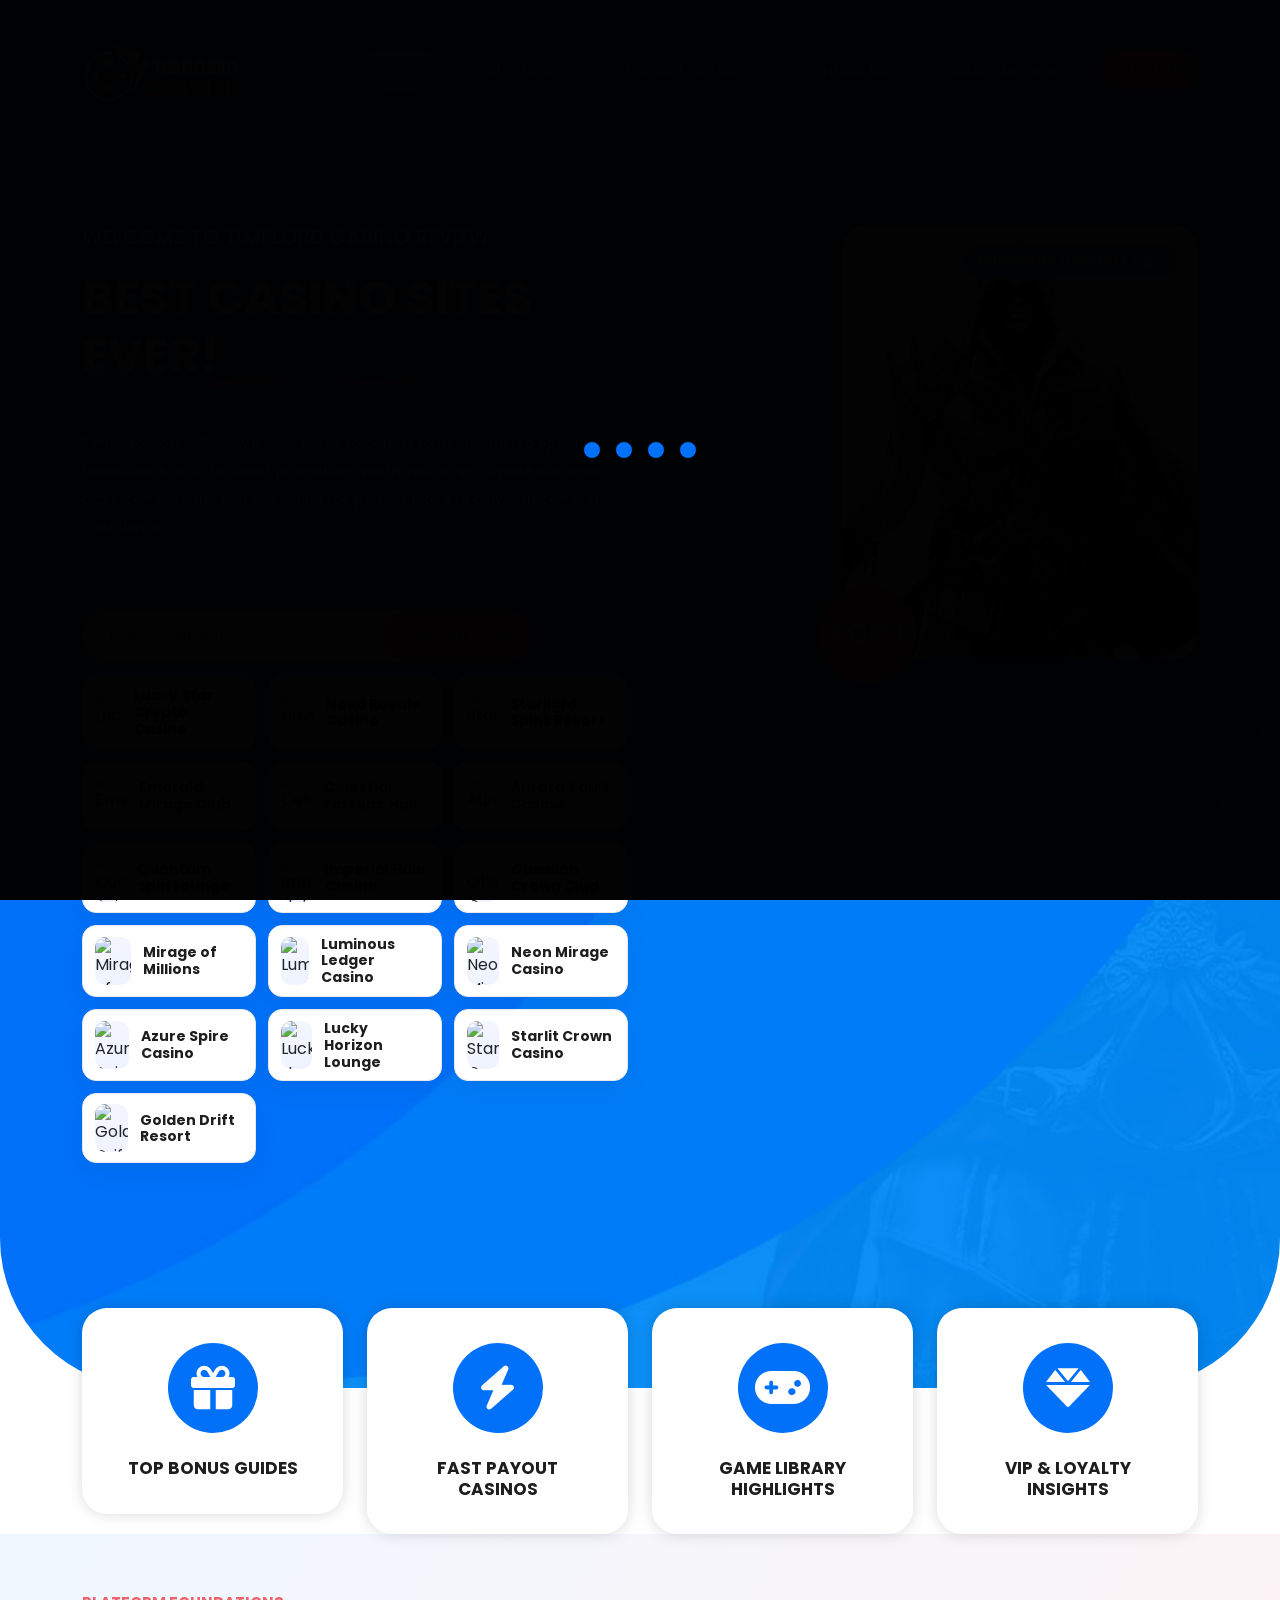
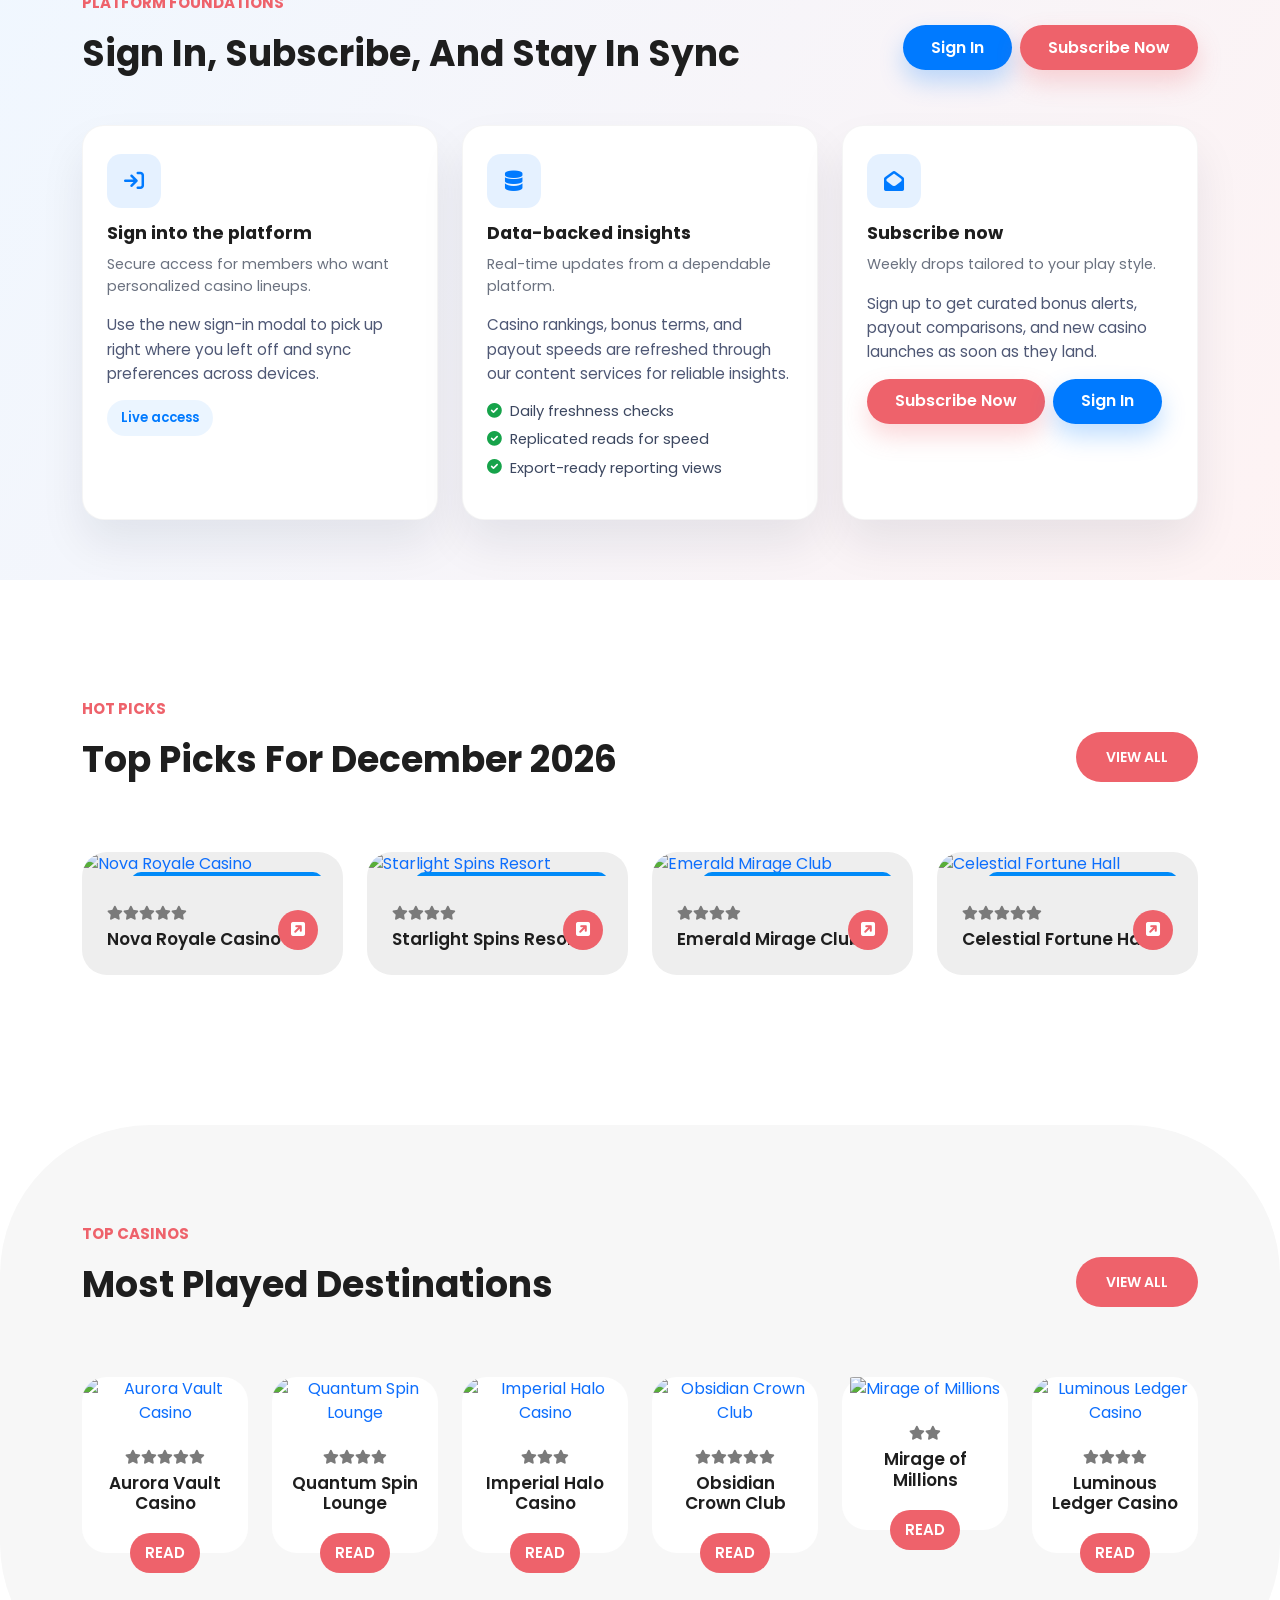
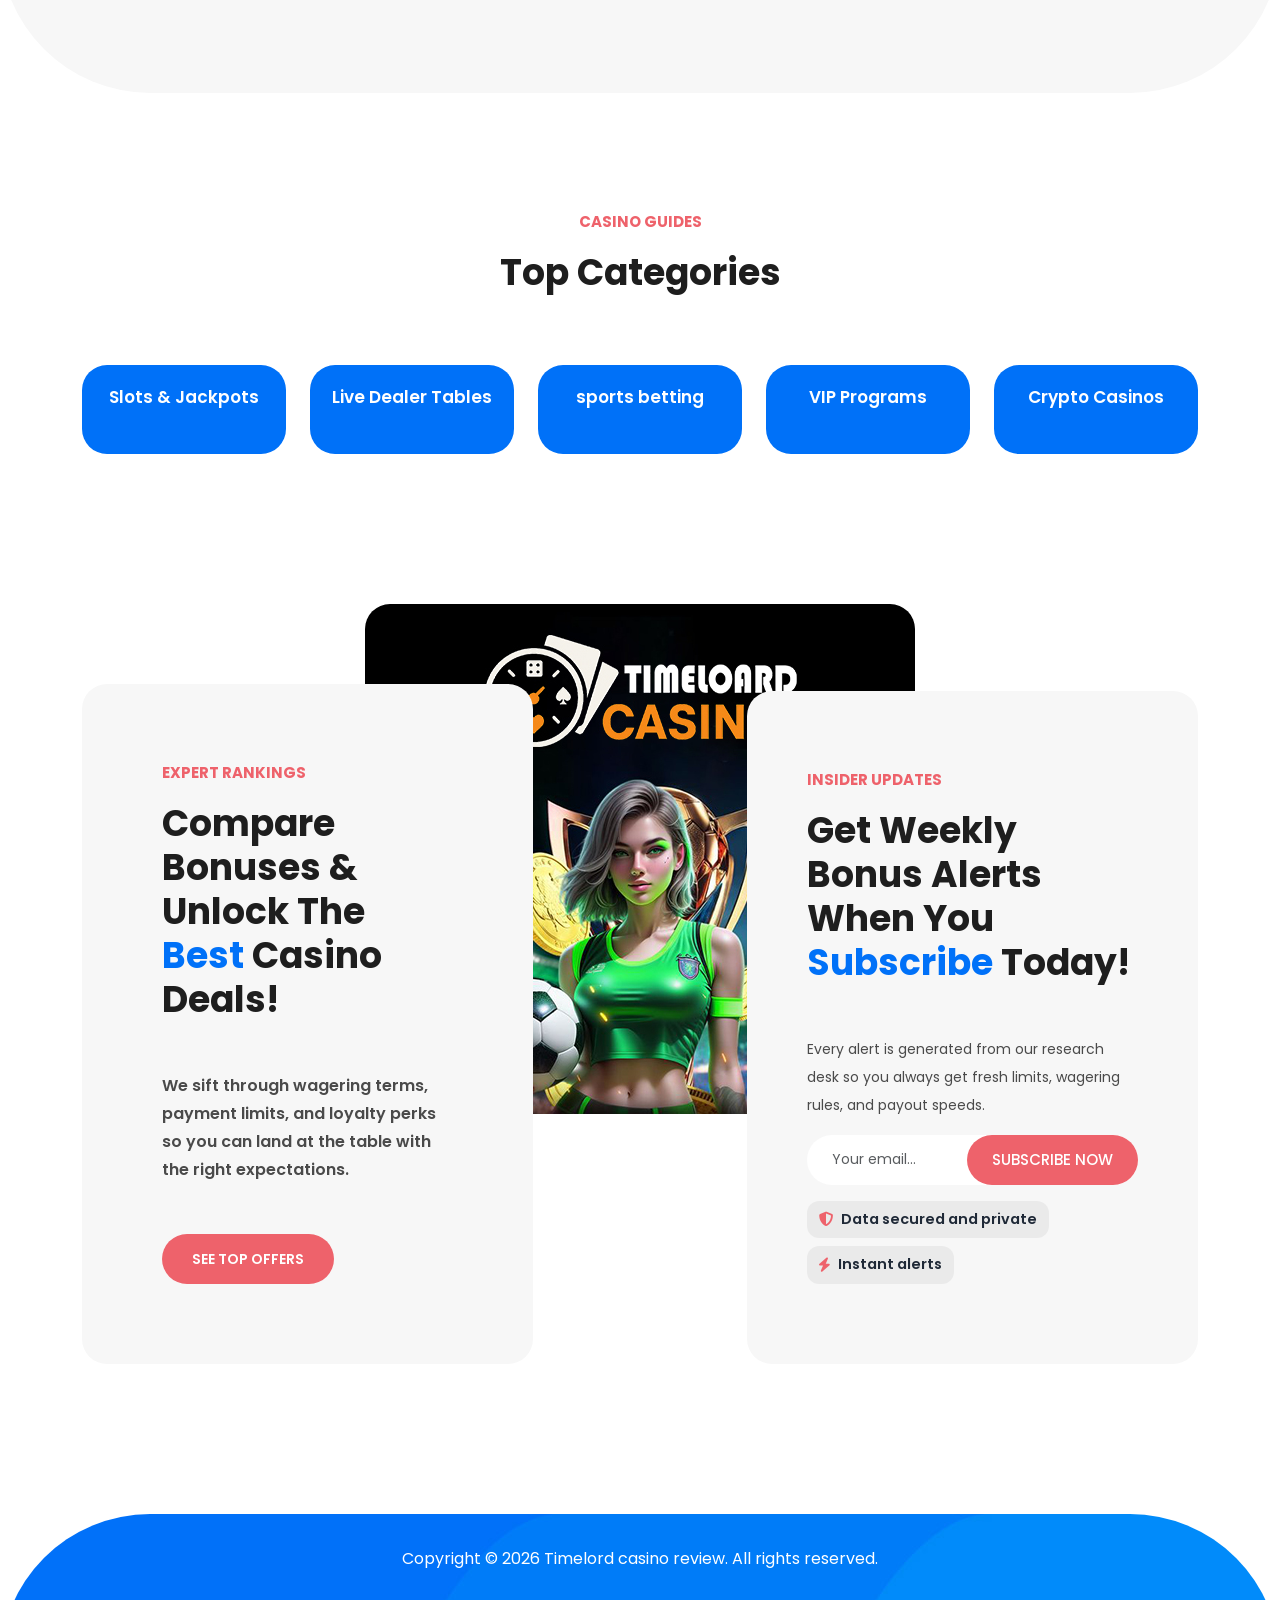
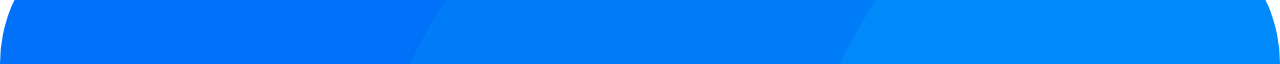
==== commit 0f82e92a: "Simplify navigation and update feature links" ====
--- a/index.html
+++ b/index.html
@@ -1,88 +1,84 @@
-<!DOCTYPE html>
-<html lang="en">
-
-  <head>
-
-    <meta charset="utf-8">
-    <meta name="viewport" content="width=device-width, initial-scale=1, shrink-to-fit=no">
-    <link href="https://fonts.googleapis.com/css2?family=Poppins:wght@100;200;300;400;500;600;700;800;900&display=swap" rel="stylesheet">
-
+<!DOCTYPE html>
+<html lang="en">
+
+  <head>
+
+    <meta charset="utf-8">
+    <meta name="viewport" content="width=device-width, initial-scale=1, shrink-to-fit=no">
+    <link href="https://fonts.googleapis.com/css2?family=Poppins:wght@100;200;300;400;500;600;700;800;900&display=swap" rel="stylesheet">
+
     <title>Lugx Gaming All Casinos HTML5 Template</title>
-
-    <!-- Bootstrap core CSS -->
-    <link href="vendor/bootstrap/css/bootstrap.min.css" rel="stylesheet">
-
-
-    <!-- Additional CSS Files -->
-    <link rel="stylesheet" href="assets/css/fontawesome.css">
-    <link rel="stylesheet" href="assets/css/templatemo-lugx-gaming.css">
+
+    <!-- Bootstrap core CSS -->
+    <link href="vendor/bootstrap/css/bootstrap.min.css" rel="stylesheet">
+
+
+    <!-- Additional CSS Files -->
+    <link rel="stylesheet" href="assets/css/fontawesome.css">
+    <link rel="stylesheet" href="assets/css/templatemo-lugx-gaming.css">
     <link rel="stylesheet" href="assets/css/owl.css">
     <link rel="stylesheet" href="assets/css/animate.css">
     <link rel="stylesheet"href="https://unpkg.com/swiper@7/swiper-bundle.min.css"/>
 <!--
 
 TemplateMo 589 lugx gaming
-
-https://templatemo.com/tm-589-lugx-gaming
-
--->
-  </head>
-
-<body>
-
-  <!-- ***** Preloader Start ***** -->
-  <div id="js-preloader" class="js-preloader">
-    <div class="preloader-inner">
-      <span class="dot"></span>
-      <div class="dots">
-        <span></span>
-        <span></span>
-        <span></span>
-      </div>
-    </div>
-  </div>
-  <!-- ***** Preloader End ***** -->
-
-  <!-- ***** Header Area Start ***** -->
-  <header class="header-area header-sticky">
-    <div class="container">
-        <div class="row">
-            <div class="col-12">
-                <nav class="main-nav">
-                    <!-- ***** Logo Start ***** -->
-                    <a href="index.html" class="logo">
-                        <img src="assets/images/logo.png" alt="" style="width: 158px;">
-                    </a>
-                    <!-- ***** Logo End ***** -->
-                    <!-- ***** Menu Start ***** -->
+
+https://templatemo.com/tm-589-lugx-gaming
+
+-->
+  </head>
+
+<body>
+
+  <!-- ***** Preloader Start ***** -->
+  <div id="js-preloader" class="js-preloader">
+    <div class="preloader-inner">
+      <span class="dot"></span>
+      <div class="dots">
+        <span></span>
+        <span></span>
+        <span></span>
+      </div>
+    </div>
+  </div>
+  <!-- ***** Preloader End ***** -->
+
+  <!-- ***** Header Area Start ***** -->
+  <header class="header-area header-sticky">
+    <div class="container">
+        <div class="row">
+            <div class="col-12">
+                <nav class="main-nav">
+                    <!-- ***** Logo Start ***** -->
+                    <a href="index.html" class="logo">
+                        <img src="assets/images/logo.png" alt="" style="width: 158px;">
+                    </a>
+                    <!-- ***** Logo End ***** -->
+                    <!-- ***** Menu Start ***** -->
                     <ul class="nav">
                       <li><a href="index.html" class="active">Home</a></li>
                       <li><a href="all-casinos.html">All Casinos</a></li>
-                      <li><a href="top-bonus-guides.html">Top Bonus Guides</a></li>
-                      <li><a href="fast-payout-casinos.html">Fast Payout Casinos</a></li>
-                      <li><a href="game-library-highlights.html">Game Library Highlights</a></li>
-                      <li><a href="vip-loyalty-insights.html">VIP &amp; Loyalty Insights</a></li>
                       <li><a href="product-details.html">Product Details</a></li>
                       <li><a href="contact.html">Contact Us</a></li>
                       <li><a href="#subscribe-now" data-open-subscribe>Subscribe Now</a></li>
                       <li><a href="#" data-bs-toggle="modal" data-bs-target="#signInModal">Sign In</a></li>
                   </ul>
-                    <a class='menu-trigger'>
-                        <span>Menu</span>
-                    </a>
-                    <!-- ***** Menu End ***** -->
-                </nav>
-            </div>
-        </div>
-    </div>
-  </header>
-  <!-- ***** Header Area End ***** -->
-
-  <div class="main-banner">
-    <div class="container">
-      <div class="row">
-        <div class="col-lg-6 align-self-center">
-          <div class="caption header-text">
+                    <a class='menu-trigger'>
+                        <span>Menu</span>
+                    </a>
+                    <!-- ***** Menu End ***** -->
+                </nav>
+            </div>
+        </div>
+    </div>
+  </header>
+  <!-- ***** Header Area End ***** -->
+
+  <div class="main-banner">
+    <div class="container">
+      <div class="row">
+        <div class="col-lg-6 align-self-center">
+          <div class="caption header-text">
             <h6>Welcome to timelord casino review</h6>
             <h2>BEST CASINO SITES EVER!</h2>
             <p>Timelord Casino Review is your portal to honest rankings, trusted operator breakdowns, and the latest promotions worth your chips. Explore our expert picks, compare the perks, and find the perfect place to play with complete confidence.</p>
@@ -95,62 +91,62 @@
             </div>
           </div>
         </div>
-        <div class="col-lg-4 offset-lg-2">
-          <div class="right-image">
+        <div class="col-lg-4 offset-lg-2">
+          <div class="right-image">
             <img src="assets/images/banner-image.jpg" alt="">
             <span class="price">minimum deposit $22</span>
             <span class="offer">TOP 1</span>
-          </div>
-        </div>
-      </div>
-    </div>
-  </div>
-
-  <div class="features">
-    <div class="container">
-      <div class="row">
-        <div class="col-lg-3 col-md-6">
-          <a href="#">
-            <div class="item">
+          </div>
+        </div>
+      </div>
+    </div>
+  </div>
+
+  <div class="features">
+    <div class="container">
+      <div class="row">
+        <div class="col-lg-3 col-md-6">
+          <a href="top-bonus-guides.html">
+            <div class="item">
               <div class="image">
                 <i class="fa fa-gift" aria-hidden="true" style="font-size: 44px;"></i>
               </div>
               <h4>Top Bonus Guides</h4>
-            </div>
-          </a>
-        </div>
-        <div class="col-lg-3 col-md-6">
-          <a href="#">
-            <div class="item">
+            </div>
+          </a>
+        </div>
+        <div class="col-lg-3 col-md-6">
+          <a href="fast-payout-casinos.html">
+            <div class="item">
               <div class="image">
                 <i class="fa fa-bolt" aria-hidden="true" style="font-size: 44px;"></i>
               </div>
               <h4>Fast Payout Casinos</h4>
-            </div>
-          </a>
-        </div>
-        <div class="col-lg-3 col-md-6">
-          <a href="#">
-            <div class="item">
+            </div>
+          </a>
+        </div>
+        <div class="col-lg-3 col-md-6">
+          <a href="game-library-highlights.html">
+            <div class="item">
               <div class="image">
                 <i class="fa fa-gamepad" aria-hidden="true" style="font-size: 44px;"></i>
               </div>
               <h4>Game Library Highlights</h4>
-            </div>
-          </a>
-        </div>
-        <div class="col-lg-3 col-md-6">
-          <a href="#">
-            <div class="item">
+            </div>
+          </a>
+        </div>
+        <div class="col-lg-3 col-md-6">
+          <a href="vip-loyalty-insights.html">
+            <div class="item">
               <div class="image">
                 <i class="fa fa-gem" aria-hidden="true" style="font-size: 44px;"></i>
               </div>
               <h4>VIP & Loyalty Insights</h4>
-            </div>
-          </a>
-        </div>
-      </div>
-    </div>
+            </div>
+          </a>
+        </div>
+      </div>
+    </div>
   </div>
 
   <div class="platform-showcase" id="platform-access">
@@ -215,19 +211,19 @@
   </div>
 
   <div class="section trending">
-    <div class="container">
-      <div class="row">
+    <div class="container">
+      <div class="row">
         <div class="col-lg-6">
           <div class="section-heading">
             <h6 data-top-picks-subtitle>Hot Picks</h6>
             <h2 data-top-picks-heading>Top Picks</h2>
           </div>
         </div>
-        <div class="col-lg-6">
-          <div class="main-button">
-            <a href="all-casinos.html">View All</a>
-          </div>
-        </div>
+        <div class="col-lg-6">
+          <div class="main-button">
+            <a href="all-casinos.html">View All</a>
+          </div>
+        </div>
         <div class="col-lg-3 col-md-6">
           <div class="item" data-casino-id="nova-royale">
             <div class="thumb">
@@ -284,24 +280,24 @@
             </div>
           </div>
         </div>
-      </div>
-    </div>
-  </div>
-
-  <div class="section most-played">
-    <div class="container">
-      <div class="row">
-        <div class="col-lg-6">
-          <div class="section-heading">
+      </div>
+    </div>
+  </div>
+
+  <div class="section most-played">
+    <div class="container">
+      <div class="row">
+        <div class="col-lg-6">
+          <div class="section-heading">
             <h6>Top Casinos</h6>
             <h2>Most Played Destinations</h2>
-          </div>
-        </div>
-        <div class="col-lg-6">
-          <div class="main-button">
-            <a href="all-casinos.html">View All</a>
-          </div>
-        </div>
+          </div>
+        </div>
+        <div class="col-lg-6">
+          <div class="main-button">
+            <a href="all-casinos.html">View All</a>
+          </div>
+        </div>
         <div class="col-lg-2 col-md-6 col-sm-6">
           <div class="item" data-casino-id="aurora-vault">
             <div class="thumb">
@@ -374,86 +370,86 @@
             </div>
           </div>
         </div>
-      </div>
-    </div>
-  </div>
-
-  <div class="section categories">
-    <div class="container">
-      <div class="row">
-        <div class="col-lg-12 text-center">
-          <div class="section-heading">
+      </div>
+    </div>
+  </div>
+
+  <div class="section categories">
+    <div class="container">
+      <div class="row">
+        <div class="col-lg-12 text-center">
+          <div class="section-heading">
             <h6>Casino Guides</h6>
             <h2>Top Categories</h2>
-          </div>
-        </div>
-        <div class="col-lg col-sm-6 col-xs-12">
-          <div class="item">
+          </div>
+        </div>
+        <div class="col-lg col-sm-6 col-xs-12">
+          <div class="item">
             <h4>Slots & Jackpots</h4>
-            <div class="thumb">
-              <a href="product-details.html"><img src="assets/images/categories-01.jpg" alt=""></a>
-            </div>
-          </div>
-        </div>
-        <div class="col-lg col-sm-6 col-xs-12">
-          <div class="item">
+            <div class="thumb">
+              <a href="product-details.html"><img src="assets/images/categories-01.jpg" alt=""></a>
+            </div>
+          </div>
+        </div>
+        <div class="col-lg col-sm-6 col-xs-12">
+          <div class="item">
             <h4>Live Dealer Tables</h4>
-            <div class="thumb">
-              <a href="product-details.html"><img src="assets/images/categories-05.jpg" alt=""></a>
-            </div>
-          </div>
-        </div>
-        <div class="col-lg col-sm-6 col-xs-12">
-          <div class="item">
+            <div class="thumb">
+              <a href="product-details.html"><img src="assets/images/categories-05.jpg" alt=""></a>
+            </div>
+          </div>
+        </div>
+        <div class="col-lg col-sm-6 col-xs-12">
+          <div class="item">
             <h4>sports betting</h4>
-            <div class="thumb">
-              <a href="product-details.html"><img src="assets/images/categories-03.jpg" alt=""></a>
-            </div>
-          </div>
-        </div>
-        <div class="col-lg col-sm-6 col-xs-12">
-          <div class="item">
+            <div class="thumb">
+              <a href="product-details.html"><img src="assets/images/categories-03.jpg" alt=""></a>
+            </div>
+          </div>
+        </div>
+        <div class="col-lg col-sm-6 col-xs-12">
+          <div class="item">
             <h4>VIP Programs</h4>
-            <div class="thumb">
-              <a href="product-details.html"><img src="assets/images/categories-04.jpg" alt=""></a>
-            </div>
-          </div>
-        </div>
-        <div class="col-lg col-sm-6 col-xs-12">
-          <div class="item">
+            <div class="thumb">
+              <a href="product-details.html"><img src="assets/images/categories-04.jpg" alt=""></a>
+            </div>
+          </div>
+        </div>
+        <div class="col-lg col-sm-6 col-xs-12">
+          <div class="item">
             <h4>Crypto Casinos</h4>
-            <div class="thumb">
-              <a href="product-details.html"><img src="assets/images/categories-05.jpg" alt=""></a>
-            </div>
-          </div>
-        </div>
-      </div>
-    </div>
-  </div>
-  
+            <div class="thumb">
+              <a href="product-details.html"><img src="assets/images/categories-05.jpg" alt=""></a>
+            </div>
+          </div>
+        </div>
+      </div>
+    </div>
+  </div>
+  
   <div class="section cta" id="subscribe-now">
     <div class="container">
       <div class="row">
-        <div class="col-lg-5">
-          <div class="shop">
-            <div class="row">
-              <div class="col-lg-12">
-                <div class="section-heading">
+        <div class="col-lg-5">
+          <div class="shop">
+            <div class="row">
+              <div class="col-lg-12">
+                <div class="section-heading">
                   <h6>Expert Rankings</h6>
                   <h2>Compare Bonuses & Unlock the <em>Best</em> Casino Deals!</h2>
-                </div>
+                </div>
                 <p>We sift through wagering terms, payment limits, and loyalty perks so you can land at the table with the right expectations.</p>
-                <div class="main-button">
+                <div class="main-button">
                   <a href="all-casinos.html">See Top Offers</a>
-                </div>
-              </div>
-            </div>
-          </div>
-        </div>
-        <div class="col-lg-5 offset-lg-2 align-self-end">
-          <div class="subscribe">
-            <div class="row">
-              <div class="col-lg-12">
+                </div>
+              </div>
+            </div>
+          </div>
+        </div>
+        <div class="col-lg-5 offset-lg-2 align-self-end">
+          <div class="subscribe">
+            <div class="row">
+              <div class="col-lg-12">
                 <div class="section-heading">
                   <h6>INSIDER UPDATES</h6>
                   <h2>Get Weekly Bonus Alerts When You <em>Subscribe</em> Today!</h2>
@@ -471,13 +467,13 @@
                   <span class="badge-soft"><i class="fa fa-bolt" aria-hidden="true"></i>Instant alerts</span>
                 </div>
               </div>
-            </div>
-          </div>
-        </div>
-      </div>
-    </div>
-  </div>
-
+            </div>
+          </div>
+        </div>
+      </div>
+    </div>
+  </div>
+
   <footer>
     <div class="container">
       <div class="col-lg-12">
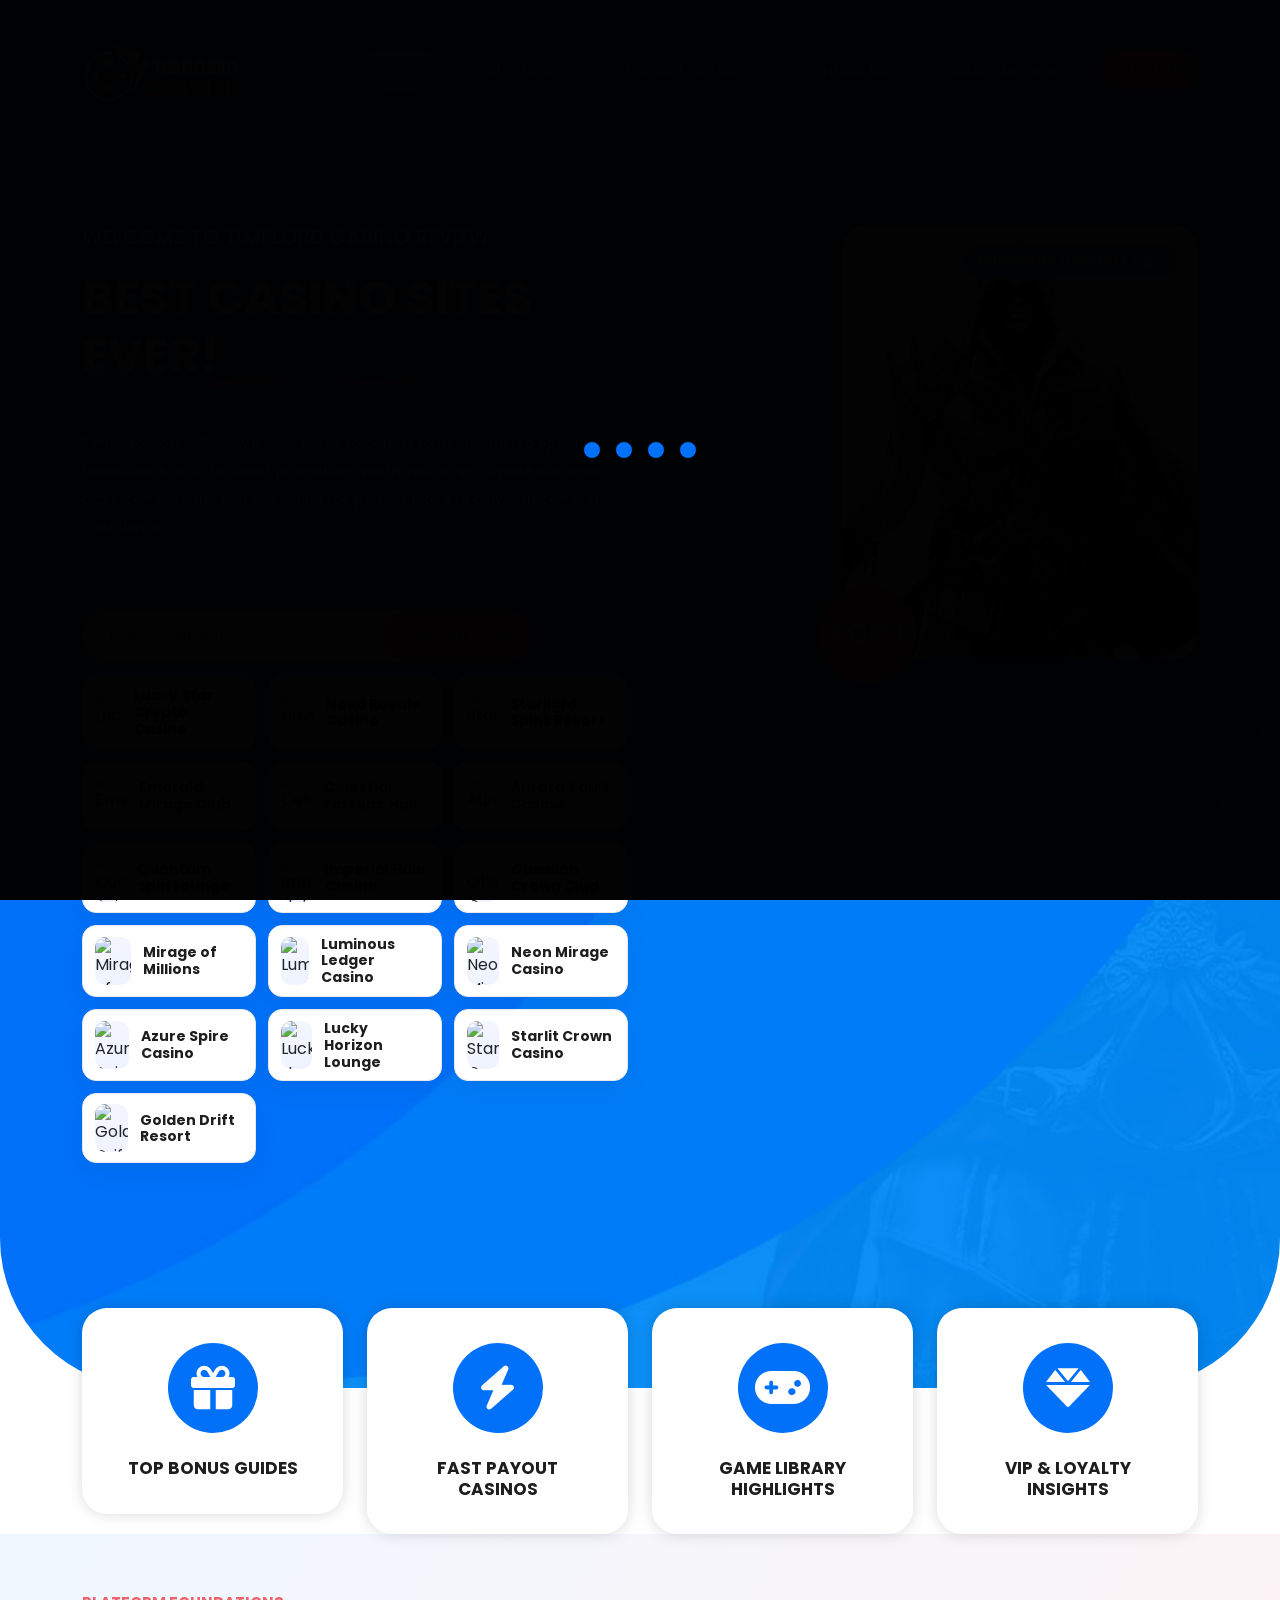
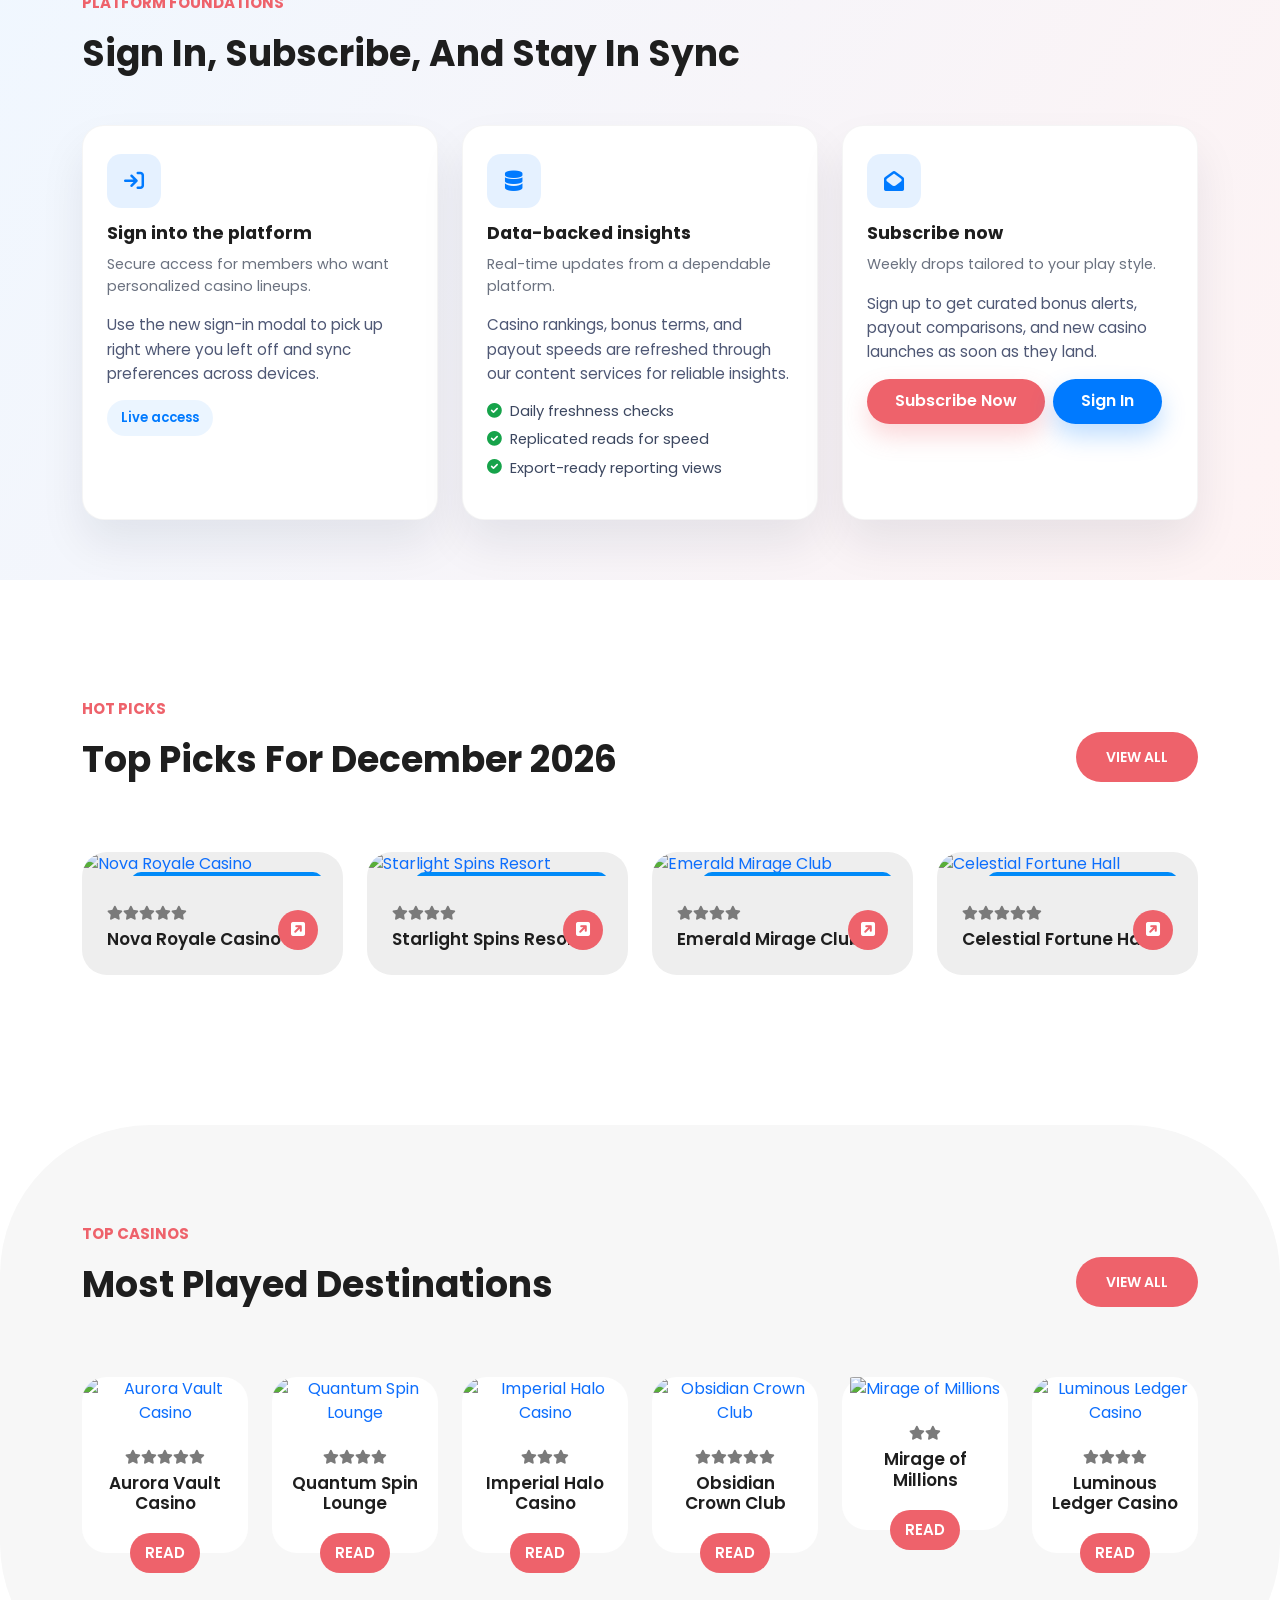
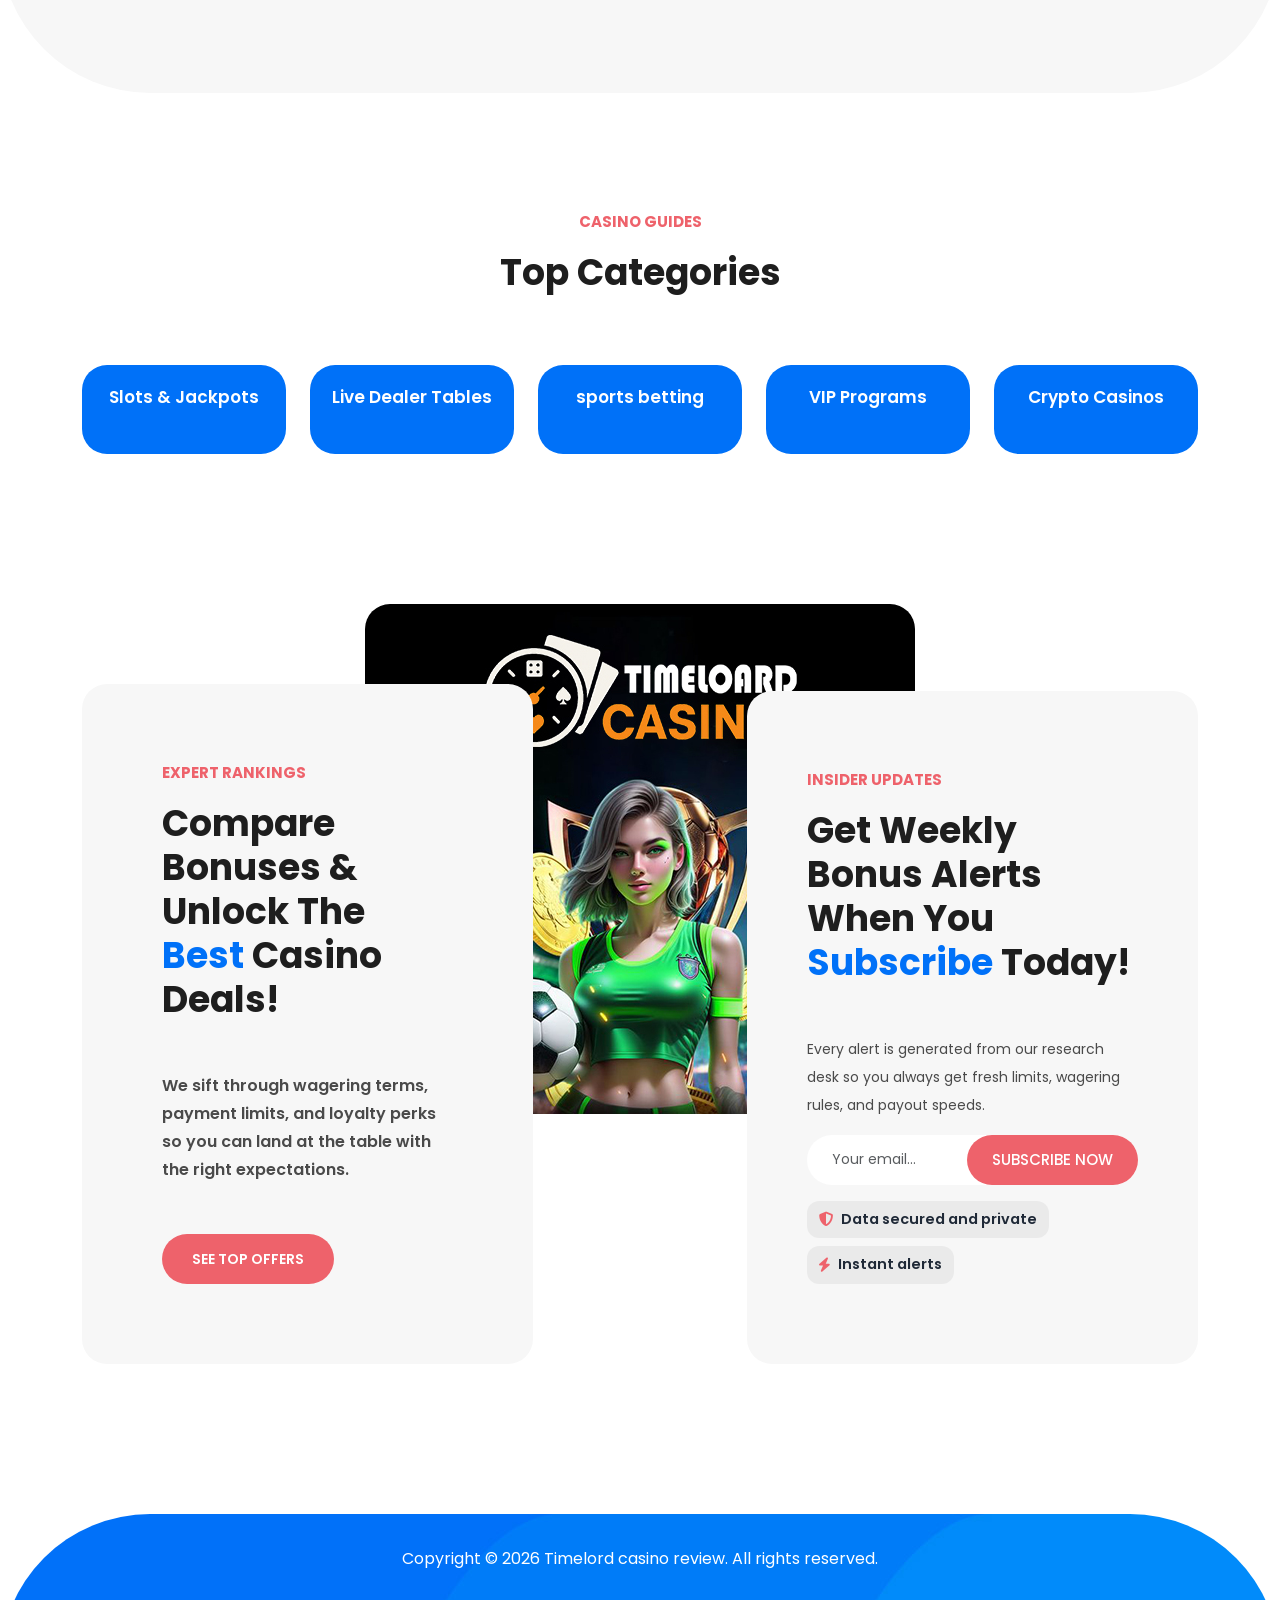
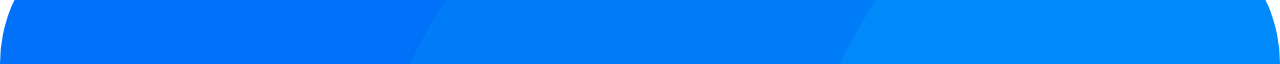
==== commit 69a3b2b2: "Update homepage feature links and remove CTA block" ====
--- a/index.html
+++ b/index.html
@@ -106,44 +106,44 @@
     <div class="container">
       <div class="row">
         <div class="col-lg-3 col-md-6">
-          <a href="top-bonus-guides.html">
-            <div class="item">
+          <div class="item">
+            <a class="d-block text-decoration-none text-reset" href="top-bonus-guides.html">
               <div class="image">
                 <i class="fa fa-gift" aria-hidden="true" style="font-size: 44px;"></i>
               </div>
               <h4>Top Bonus Guides</h4>
-            </div>
-          </a>
-        </div>
-        <div class="col-lg-3 col-md-6">
-          <a href="fast-payout-casinos.html">
-            <div class="item">
+            </a>
+          </div>
+        </div>
+        <div class="col-lg-3 col-md-6">
+          <div class="item">
+            <a class="d-block text-decoration-none text-reset" href="fast-payout-casinos.html">
               <div class="image">
                 <i class="fa fa-bolt" aria-hidden="true" style="font-size: 44px;"></i>
               </div>
               <h4>Fast Payout Casinos</h4>
-            </div>
-          </a>
-        </div>
-        <div class="col-lg-3 col-md-6">
-          <a href="game-library-highlights.html">
-            <div class="item">
+            </a>
+          </div>
+        </div>
+        <div class="col-lg-3 col-md-6">
+          <div class="item">
+            <a class="d-block text-decoration-none text-reset" href="game-library-highlights.html">
               <div class="image">
                 <i class="fa fa-gamepad" aria-hidden="true" style="font-size: 44px;"></i>
               </div>
               <h4>Game Library Highlights</h4>
-            </div>
-          </a>
-        </div>
-        <div class="col-lg-3 col-md-6">
-          <a href="vip-loyalty-insights.html">
-            <div class="item">
+            </a>
+          </div>
+        </div>
+        <div class="col-lg-3 col-md-6">
+          <div class="item">
+            <a class="d-block text-decoration-none text-reset" href="vip-loyalty-insights.html">
               <div class="image">
                 <i class="fa fa-gem" aria-hidden="true" style="font-size: 44px;"></i>
               </div>
               <h4>VIP & Loyalty Insights</h4>
-            </div>
-          </a>
+            </a>
+          </div>
         </div>
       </div>
     </div>
@@ -152,16 +152,10 @@
   <div class="platform-showcase" id="platform-access">
     <div class="container">
       <div class="row align-items-center mb-4">
-        <div class="col-lg-8">
+        <div class="col-lg-12">
           <div class="section-heading">
             <h6>Platform Foundations</h6>
             <h2>Sign in, subscribe, and stay in sync</h2>
-          </div>
-        </div>
-        <div class="col-lg-4 text-lg-end">
-          <div class="d-flex justify-content-lg-end gap-2 flex-wrap">
-            <a class="btn btn-brand" data-bs-toggle="modal" data-bs-target="#signInModal" href="#">Sign In</a>
-            <a class="btn btn-accent" href="#subscribe-now" data-open-subscribe>Subscribe Now</a>
           </div>
         </div>
       </div>
